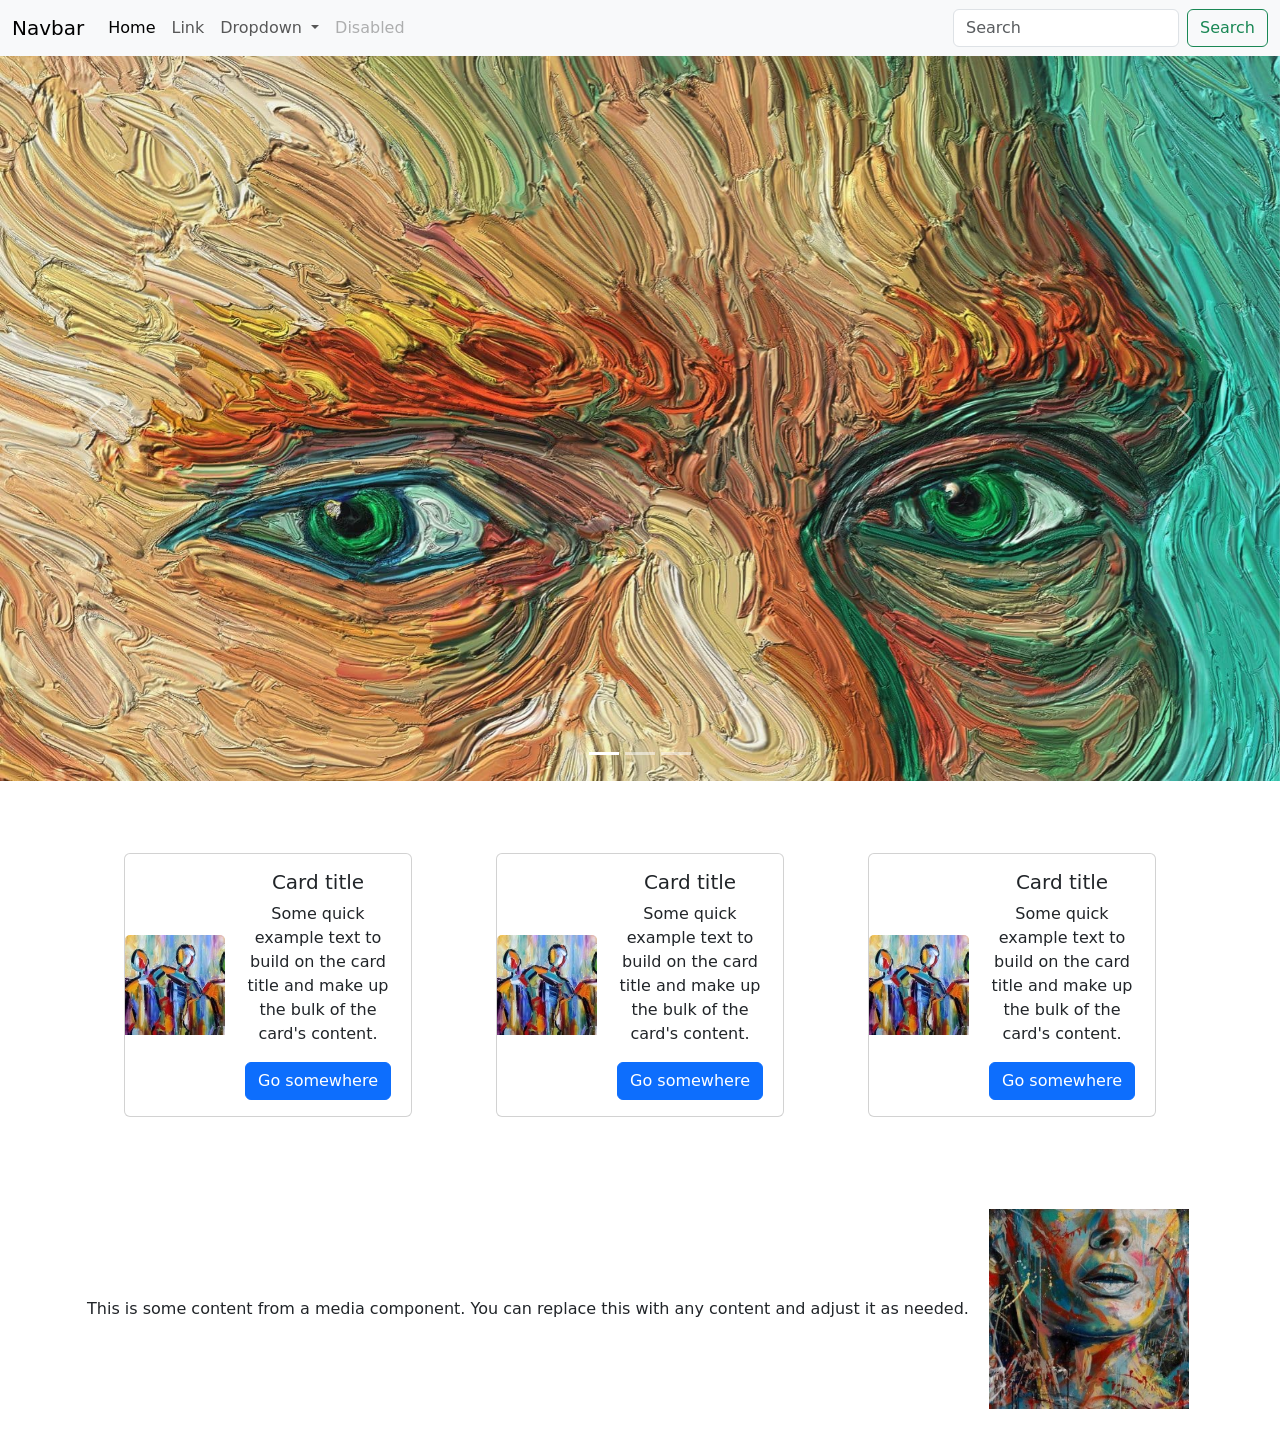
==== index.html @ 2accb4df "Add files via upload" ====
<!DOCTYPE html>
<html lang="en">
  <head>
    <meta charset="UTF-8" />
    <meta name="viewport" content="width=device-width, initial-scale=1.0" />
    <title>Abdullah Kerem Korkmaz</title>
    <link rel="stylesheet" href="style.css" />
    <script src="bundle.js"></script>

    <style>
      .card {
        display: flex;
        align-items: center;
        flex-direction: row;
        justify-content: space-between;
      }
      .card2 {
        display: flex;
        justify-content: space-around;
      }

      .imgbutcircle {
        border-radius: 50%;
      }
    </style>
  </head>

  <body>
    <div class="header">
      <nav class="navbar navbar-expand-lg bg-body-tertiary">
        <div class="container-fluid">
          <a class="navbar-brand" href="#">Navbar</a>
          <button
            class="navbar-toggler"
            type="button"
            data-bs-toggle="collapse"
            data-bs-target="#navbarSupportedContent"
            aria-controls="navbarSupportedContent"
            aria-expanded="false"
            aria-label="Toggle navigation"
          >
            <span class="navbar-toggler-icon"></span>
          </button>
          <div class="collapse navbar-collapse" id="navbarSupportedContent">
            <ul class="navbar-nav me-auto mb-2 mb-lg-0">
              <li class="nav-item">
                <a class="nav-link active" aria-current="page" href="#">Home</a>
              </li>
              <li class="nav-item">
                <a class="nav-link" href="#">Link</a>
              </li>
              <li class="nav-item dropdown">
                <a
                  class="nav-link dropdown-toggle"
                  href="#"
                  role="button"
                  data-bs-toggle="dropdown"
                  aria-expanded="false"
                >
                  Dropdown
                </a>
                <ul class="dropdown-menu">
                  <li><a class="dropdown-item" href="#">Action</a></li>
                  <li><a class="dropdown-item" href="#">Another action</a></li>
                  <li><hr class="dropdown-divider" /></li>
                  <li>
                    <a class="dropdown-item" href="#">Something else here</a>
                  </li>
                </ul>
              </li>
              <li class="nav-item">
                <a class="nav-link disabled" aria-disabled="true">Disabled</a>
              </li>
            </ul>
            <form class="d-flex" role="search">
              <input
                class="form-control me-2"
                type="search"
                placeholder="Search"
                aria-label="Search"
              />
              <button class="btn btn-outline-success" type="submit">
                Search
              </button>
            </form>
          </div>
        </div>
      </nav>
    </div>

    <div class="slider">
      <div id="carouselExampleIndicators" class="carousel slide">
        <div class="carousel-indicators">
          <button
            type="button"
            data-bs-target="#carouselExampleIndicators"
            data-bs-slide-to="0"
            class="active"
            aria-current="true"
            aria-label="Slide 1"
          ></button>
          <button
            type="button"
            data-bs-target="#carouselExampleIndicators"
            data-bs-slide-to="1"
            aria-label="Slide 2"
          ></button>
          <button
            type="button"
            data-bs-target="#carouselExampleIndicators"
            data-bs-slide-to="2"
            aria-label="Slide 3"
          ></button>
        </div>
        <div class="carousel-inner">
          <div class="carousel-item active">
            <img src="vangoghresim1.jpg" class="d-block w-100" alt="resim1" />
          </div>
          <div class="carousel-item">
            <img src="denizresim2.jpg" class="d-block w-100" alt="resim2" />
          </div>
          <div class="carousel-item">
            <img src="beyazresim3.jpg" class="d-block w-100" alt="resim3" />
          </div>
        </div>
        <button
          class="carousel-control-prev"
          type="button"
          data-bs-target="#carouselExampleIndicators"
          data-bs-slide="prev"
        >
          <span class="carousel-control-prev-icon" aria-hidden="true"></span>
          <span class="visually-hidden">Previous</span>
        </button>
        <button
          class="carousel-control-next"
          type="button"
          data-bs-target="#carouselExampleIndicators"
          data-bs-slide="next"
        >
          <span class="carousel-control-next-icon" aria-hidden="true"></span>
          <span class="visually-hidden">Next</span>
        </button>
      </div>
    </div>

    <br /><br /><br />

    <div class="container text-center">
      <div class="card2">
        <div class="card" style="width: 18rem">
          <img
            src="sacmasapanresşm3.jpg"
            class="card-img-top"
            alt="sacmaresim"
          />

          <div class="card-body">
            <h5 class="card-title">Card title</h5>
            <p class="card-text">
              Some quick example text to build on the card title and make up the
              bulk of the card's content.
            </p>
            <a href="#" class="btn btn-primary">Go somewhere</a>
          </div>
        </div>
        <div class="card" style="width: 18rem">
          <img
            src="sacmasapanresşm3.jpg"
            class="card-img-top"
            alt="sacmaresim"
          />

          <div class="card-body">
            <h5 class="card-title">Card title</h5>
            <p class="card-text">
              Some quick example text to build on the card title and make up the
              bulk of the card's content.
            </p>
            <a href="#" class="btn btn-primary">Go somewhere</a>
          </div>
        </div>
        <div class="card2">
          <div class="card" style="width: 18rem">
            <img
              src="sacmasapanresşm3.jpg"
              class="card-img-top"
              alt="sacmaresim"
            />

            <div class="card-body">
              <h5 class="card-title">Card title</h5>
              <p class="card-text">
                Some quick example text to build on the card title and make up
                the bulk of the card's content.
              </p>
              <a href="#" class="btn btn-primary">Go somewhere</a>
            </div>
          </div>
        </div>
      </div>
    </div>

    <br /><br /><br />

    <div class="yaziveresim" style="display: flex; justify-content: center">
      <div class="d-flex">
        <div
          class="flex-grow-1 ms-3"
          style="display: flex; align-items: center"
        >
          This is some content from a media component. You can replace this with
          any content and adjust it as needed.                     
        </div>

        <div class="flex-shrink-0" style="display: flex;
        padding: 20px;">
          <img src="500.jpg" alt="..." width="200px" />
        </div>
        
      </div>
    </div>
  </body>
</html>
---- style.css ----
@charset "UTF-8"; /*!
 * Bootstrap  v5.3.2 (https://getbootstrap.com/)
 * Copyright 2011-2023 The Bootstrap Authors
 * Licensed under MIT (https://github.com/twbs/bootstrap/blob/main/LICENSE)
 */
:root,
[data-bs-theme="light"] {
  --bs-blue: #0d6efd;
  --bs-indigo: #6610f2;
  --bs-purple: #6f42c1;
  --bs-pink: #d63384;
  --bs-red: #dc3545;
  --bs-orange: #fd7e14;
  --bs-yellow: #ffc107;
  --bs-green: #198754;
  --bs-teal: #20c997;
  --bs-cyan: #0dcaf0;
  --bs-black: #000;
  --bs-white: #fff;
  --bs-gray: #6c757d;
  --bs-gray-dark: #343a40;
  --bs-gray-100: #f8f9fa;
  --bs-gray-200: #e9ecef;
  --bs-gray-300: #dee2e6;
  --bs-gray-400: #ced4da;
  --bs-gray-500: #adb5bd;
  --bs-gray-600: #6c757d;
  --bs-gray-700: #495057;
  --bs-gray-800: #343a40;
  --bs-gray-900: #212529;
  --bs-primary: #0d6efd;
  --bs-secondary: #6c757d;
  --bs-success: #198754;
  --bs-info: #0dcaf0;
  --bs-warning: #ffc107;
  --bs-danger: #dc3545;
  --bs-light: #f8f9fa;
  --bs-dark: #212529;
  --bs-primary-rgb: 13, 110, 253;
  --bs-secondary-rgb: 108, 117, 125;
  --bs-success-rgb: 25, 135, 84;
  --bs-info-rgb: 13, 202, 240;
  --bs-warning-rgb: 255, 193, 7;
  --bs-danger-rgb: 220, 53, 69;
  --bs-light-rgb: 248, 249, 250;
  --bs-dark-rgb: 33, 37, 41;
  --bs-primary-text-emphasis: #052c65;
  --bs-secondary-text-emphasis: #2b2f32;
  --bs-success-text-emphasis: #0a3622;
  --bs-info-text-emphasis: #055160;
  --bs-warning-text-emphasis: #664d03;
  --bs-danger-text-emphasis: #58151c;
  --bs-light-text-emphasis: #495057;
  --bs-dark-text-emphasis: #495057;
  --bs-primary-bg-subtle: #cfe2ff;
  --bs-secondary-bg-subtle: #e2e3e5;
  --bs-success-bg-subtle: #d1e7dd;
  --bs-info-bg-subtle: #cff4fc;
  --bs-warning-bg-subtle: #fff3cd;
  --bs-danger-bg-subtle: #f8d7da;
  --bs-light-bg-subtle: #fcfcfd;
  --bs-dark-bg-subtle: #ced4da;
  --bs-primary-border-subtle: #9ec5fe;
  --bs-secondary-border-subtle: #c4c8cb;
  --bs-success-border-subtle: #a3cfbb;
  --bs-info-border-subtle: #9eeaf9;
  --bs-warning-border-subtle: #ffe69c;
  --bs-danger-border-subtle: #f1aeb5;
  --bs-light-border-subtle: #e9ecef;
  --bs-dark-border-subtle: #adb5bd;
  --bs-white-rgb: 255, 255, 255;
  --bs-black-rgb: 0, 0, 0;
  --bs-font-sans-serif: system-ui, -apple-system, "Segoe UI", Roboto,
    "Helvetica Neue", "Noto Sans", "Liberation Sans", Arial, sans-serif,
    "Apple Color Emoji", "Segoe UI Emoji", "Segoe UI Symbol", "Noto Color Emoji";
  --bs-font-monospace: SFMono-Regular, Menlo, Monaco, Consolas,
    "Liberation Mono", "Courier New", monospace;
  --bs-gradient: linear-gradient(
    180deg,
    rgba(255, 255, 255, 0.15),
    rgba(255, 255, 255, 0)
  );
  --bs-body-font-family: var(--bs-font-sans-serif);
  --bs-body-font-size: 1rem;
  --bs-body-font-weight: 400;
  --bs-body-line-height: 1.5;
  --bs-body-color: #212529;
  --bs-body-color-rgb: 33, 37, 41;
  --bs-body-bg: #fff;
  --bs-body-bg-rgb: 255, 255, 255;
  --bs-emphasis-color: #000;
  --bs-emphasis-color-rgb: 0, 0, 0;
  --bs-secondary-color: rgba(33, 37, 41, 0.75);
  --bs-secondary-color-rgb: 33, 37, 41;
  --bs-secondary-bg: #e9ecef;
  --bs-secondary-bg-rgb: 233, 236, 239;
  --bs-tertiary-color: rgba(33, 37, 41, 0.5);
  --bs-tertiary-color-rgb: 33, 37, 41;
  --bs-tertiary-bg: #f8f9fa;
  --bs-tertiary-bg-rgb: 248, 249, 250;
  --bs-heading-color: inherit;
  --bs-link-color: #0d6efd;
  --bs-link-color-rgb: 13, 110, 253;
  --bs-link-decoration: underline;
  --bs-link-hover-color: #0a58ca;
  --bs-link-hover-color-rgb: 10, 88, 202;
  --bs-code-color: #d63384;
  --bs-highlight-color: #212529;
  --bs-highlight-bg: #fff3cd;
  --bs-border-width: 1px;
  --bs-border-style: solid;
  --bs-border-color: #dee2e6;
  --bs-border-color-translucent: rgba(0, 0, 0, 0.175);
  --bs-border-radius: 0.375rem;
  --bs-border-radius-sm: 0.25rem;
  --bs-border-radius-lg: 0.5rem;
  --bs-border-radius-xl: 1rem;
  --bs-border-radius-xxl: 2rem;
  --bs-border-radius-2xl: var(--bs-border-radius-xxl);
  --bs-border-radius-pill: 50rem;
  --bs-box-shadow: 0 0.5rem 1rem rgba(0, 0, 0, 0.15);
  --bs-box-shadow-sm: 0 0.125rem 0.25rem rgba(0, 0, 0, 0.075);
  --bs-box-shadow-lg: 0 1rem 3rem rgba(0, 0, 0, 0.175);
  --bs-box-shadow-inset: inset 0 1px 2px rgba(0, 0, 0, 0.075);
  --bs-focus-ring-width: 0.25rem;
  --bs-focus-ring-opacity: 0.25;
  --bs-focus-ring-color: rgba(13, 110, 253, 0.25);
  --bs-form-valid-color: #198754;
  --bs-form-valid-border-color: #198754;
  --bs-form-invalid-color: #dc3545;
  --bs-form-invalid-border-color: #dc3545;
}
[data-bs-theme="dark"] {
  color-scheme: dark;
  --bs-body-color: #dee2e6;
  --bs-body-color-rgb: 222, 226, 230;
  --bs-body-bg: #212529;
  --bs-body-bg-rgb: 33, 37, 41;
  --bs-emphasis-color: #fff;
  --bs-emphasis-color-rgb: 255, 255, 255;
  --bs-secondary-color: rgba(222, 226, 230, 0.75);
  --bs-secondary-color-rgb: 222, 226, 230;
  --bs-secondary-bg: #343a40;
  --bs-secondary-bg-rgb: 52, 58, 64;
  --bs-tertiary-color: rgba(222, 226, 230, 0.5);
  --bs-tertiary-color-rgb: 222, 226, 230;
  --bs-tertiary-bg: #2b3035;
  --bs-tertiary-bg-rgb: 43, 48, 53;
  --bs-primary-text-emphasis: #6ea8fe;
  --bs-secondary-text-emphasis: #a7acb1;
  --bs-success-text-emphasis: #75b798;
  --bs-info-text-emphasis: #6edff6;
  --bs-warning-text-emphasis: #ffda6a;
  --bs-danger-text-emphasis: #ea868f;
  --bs-light-text-emphasis: #f8f9fa;
  --bs-dark-text-emphasis: #dee2e6;
  --bs-primary-bg-subtle: #031633;
  --bs-secondary-bg-subtle: #161719;
  --bs-success-bg-subtle: #051b11;
  --bs-info-bg-subtle: #032830;
  --bs-warning-bg-subtle: #332701;
  --bs-danger-bg-subtle: #2c0b0e;
  --bs-light-bg-subtle: #343a40;
  --bs-dark-bg-subtle: #1a1d20;
  --bs-primary-border-subtle: #084298;
  --bs-secondary-border-subtle: #41464b;
  --bs-success-border-subtle: #0f5132;
  --bs-info-border-subtle: #087990;
  --bs-warning-border-subtle: #997404;
  --bs-danger-border-subtle: #842029;
  --bs-light-border-subtle: #495057;
  --bs-dark-border-subtle: #343a40;
  --bs-heading-color: inherit;
  --bs-link-color: #6ea8fe;
  --bs-link-hover-color: #8bb9fe;
  --bs-link-color-rgb: 110, 168, 254;
  --bs-link-hover-color-rgb: 139, 185, 254;
  --bs-code-color: #e685b5;
  --bs-highlight-color: #dee2e6;
  --bs-highlight-bg: #664d03;
  --bs-border-color: #495057;
  --bs-border-color-translucent: rgba(255, 255, 255, 0.15);
  --bs-form-valid-color: #75b798;
  --bs-form-valid-border-color: #75b798;
  --bs-form-invalid-color: #ea868f;
  --bs-form-invalid-border-color: #ea868f;
}
*,
::after,
::before {
  box-sizing: border-box;
}
@media (prefers-reduced-motion: no-preference) {
  :root {
    scroll-behavior: smooth;
  }
}
body {
  margin: 0;
  font-family: var(--bs-body-font-family);
  font-size: var(--bs-body-font-size);
  font-weight: var(--bs-body-font-weight);
  line-height: var(--bs-body-line-height);
  color: var(--bs-body-color);
  text-align: var(--bs-body-text-align);
  background-color: var(--bs-body-bg);
  -webkit-text-size-adjust: 100%;
  -webkit-tap-highlight-color: transparent;
}
hr {
  margin: 1rem 0;
  color: inherit;
  border: 0;
  border-top: var(--bs-border-width) solid;
  opacity: 0.25;
}
.h1,
.h2,
.h3,
.h4,
.h5,
.h6,
h1,
h2,
h3,
h4,
h5,
h6 {
  margin-top: 0;
  margin-bottom: 0.5rem;
  font-weight: 500;
  line-height: 1.2;
  color: var(--bs-heading-color);
}
.h1,
h1 {
  font-size: calc(1.375rem + 1.5vw);
}
@media (min-width: 1200px) {
  .h1,
  h1 {
    font-size: 2.5rem;
  }
}
.h2,
h2 {
  font-size: calc(1.325rem + 0.9vw);
}
@media (min-width: 1200px) {
  .h2,
  h2 {
    font-size: 2rem;
  }
}
.h3,
h3 {
  font-size: calc(1.3rem + 0.6vw);
}
@media (min-width: 1200px) {
  .h3,
  h3 {
    font-size: 1.75rem;
  }
}
.h4,
h4 {
  font-size: calc(1.275rem + 0.3vw);
}
@media (min-width: 1200px) {
  .h4,
  h4 {
    font-size: 1.5rem;
  }
}
.h5,
h5 {
  font-size: 1.25rem;
}
.h6,
h6 {
  font-size: 1rem;
}
p {
  margin-top: 0;
  margin-bottom: 1rem;
}
abbr[title] {
  -webkit-text-decoration: underline dotted;
  text-decoration: underline dotted;
  cursor: help;
  -webkit-text-decoration-skip-ink: none;
  text-decoration-skip-ink: none;
}
address {
  margin-bottom: 1rem;
  font-style: normal;
  line-height: inherit;
}
ol,
ul {
  padding-left: 2rem;
}
dl,
ol,
ul {
  margin-top: 0;
  margin-bottom: 1rem;
}
ol ol,
ol ul,
ul ol,
ul ul {
  margin-bottom: 0;
}
dt {
  font-weight: 700;
}
dd {
  margin-bottom: 0.5rem;
  margin-left: 0;
}
blockquote {
  margin: 0 0 1rem;
}
b,
strong {
  font-weight: bolder;
}
.small,
small {
  font-size: 0.875em;
}
.mark,
mark {
  padding: 0.1875em;
  color: var(--bs-highlight-color);
  background-color: var(--bs-highlight-bg);
}
sub,
sup {
  position: relative;
  font-size: 0.75em;
  line-height: 0;
  vertical-align: baseline;
}
sub {
  bottom: -0.25em;
}
sup {
  top: -0.5em;
}
a {
  color: rgba(var(--bs-link-color-rgb), var(--bs-link-opacity, 1));
  text-decoration: underline;
}
a:hover {
  --bs-link-color-rgb: var(--bs-link-hover-color-rgb);
}
a:not([href]):not([class]),
a:not([href]):not([class]):hover {
  color: inherit;
  text-decoration: none;
}
code,
kbd,
pre,
samp {
  font-family: var(--bs-font-monospace);
  font-size: 1em;
}
pre {
  display: block;
  margin-top: 0;
  margin-bottom: 1rem;
  overflow: auto;
  font-size: 0.875em;
}
pre code {
  font-size: inherit;
  color: inherit;
  word-break: normal;
}
code {
  font-size: 0.875em;
  color: var(--bs-code-color);
  word-wrap: break-word;
}
a > code {
  color: inherit;
}
kbd {
  padding: 0.1875rem 0.375rem;
  font-size: 0.875em;
  color: var(--bs-body-bg);
  background-color: var(--bs-body-color);
  border-radius: 0.25rem;
}
kbd kbd {
  padding: 0;
  font-size: 1em;
}
figure {
  margin: 0 0 1rem;
}
img,
svg {
  vertical-align: middle;
}
table {
  caption-side: bottom;
  border-collapse: collapse;
}
caption {
  padding-top: 0.5rem;
  padding-bottom: 0.5rem;
  color: var(--bs-secondary-color);
  text-align: left;
}
th {
  text-align: inherit;
  text-align: -webkit-match-parent;
}
tbody,
td,
tfoot,
th,
thead,
tr {
  border-color: inherit;
  border-style: solid;
  border-width: 0;
}
label {
  display: inline-block;
}
button {
  border-radius: 0;
}
button:focus:not(:focus-visible) {
  outline: 0;
}
button,
input,
optgroup,
select,
textarea {
  margin: 0;
  font-family: inherit;
  font-size: inherit;
  line-height: inherit;
}
button,
select {
  text-transform: none;
}
[role="button"] {
  cursor: pointer;
}
select {
  word-wrap: normal;
}
select:disabled {
  opacity: 1;
}
[list]:not([type="date"]):not([type="datetime-local"]):not([type="month"]):not(
    [type="week"]
  ):not([type="time"])::-webkit-calendar-picker-indicator {
  display: none !important;
}
[type="button"],
[type="reset"],
[type="submit"],
button {
  -webkit-appearance: button;
}
[type="button"]:not(:disabled),
[type="reset"]:not(:disabled),
[type="submit"]:not(:disabled),
button:not(:disabled) {
  cursor: pointer;
}
::-moz-focus-inner {
  padding: 0;
  border-style: none;
}
textarea {
  resize: vertical;
}
fieldset {
  min-width: 0;
  padding: 0;
  margin: 0;
  border: 0;
}
legend {
  float: left;
  width: 100%;
  padding: 0;
  margin-bottom: 0.5rem;
  font-size: calc(1.275rem + 0.3vw);
  line-height: inherit;
}
@media (min-width: 1200px) {
  legend {
    font-size: 1.5rem;
  }
}
legend + * {
  clear: left;
}
::-webkit-datetime-edit-day-field,
::-webkit-datetime-edit-fields-wrapper,
::-webkit-datetime-edit-hour-field,
::-webkit-datetime-edit-minute,
::-webkit-datetime-edit-month-field,
::-webkit-datetime-edit-text,
::-webkit-datetime-edit-year-field {
  padding: 0;
}
::-webkit-inner-spin-button {
  height: auto;
}
[type="search"] {
  -webkit-appearance: textfield;
  outline-offset: -2px;
}
::-webkit-search-decoration {
  -webkit-appearance: none;
}
::-webkit-color-swatch-wrapper {
  padding: 0;
}
::-webkit-file-upload-button {
  font: inherit;
  -webkit-appearance: button;
}
::file-selector-button {
  font: inherit;
  -webkit-appearance: button;
}
output {
  display: inline-block;
}
iframe {
  border: 0;
}
summary {
  display: list-item;
  cursor: pointer;
}
progress {
  vertical-align: baseline;
}
[hidden] {
  display: none !important;
}
.lead {
  font-size: 1.25rem;
  font-weight: 300;
}
.display-1 {
  font-size: calc(1.625rem + 4.5vw);
  font-weight: 300;
  line-height: 1.2;
}
@media (min-width: 1200px) {
  .display-1 {
    font-size: 5rem;
  }
}
.display-2 {
  font-size: calc(1.575rem + 3.9vw);
  font-weight: 300;
  line-height: 1.2;
}
@media (min-width: 1200px) {
  .display-2 {
    font-size: 4.5rem;
  }
}
.display-3 {
  font-size: calc(1.525rem + 3.3vw);
  font-weight: 300;
  line-height: 1.2;
}
@media (min-width: 1200px) {
  .display-3 {
    font-size: 4rem;
  }
}
.display-4 {
  font-size: calc(1.475rem + 2.7vw);
  font-weight: 300;
  line-height: 1.2;
}
@media (min-width: 1200px) {
  .display-4 {
    font-size: 3.5rem;
  }
}
.display-5 {
  font-size: calc(1.425rem + 2.1vw);
  font-weight: 300;
  line-height: 1.2;
}
@media (min-width: 1200px) {
  .display-5 {
    font-size: 3rem;
  }
}
.display-6 {
  font-size: calc(1.375rem + 1.5vw);
  font-weight: 300;
  line-height: 1.2;
}
@media (min-width: 1200px) {
  .display-6 {
    font-size: 2.5rem;
  }
}
.list-unstyled {
  padding-left: 0;
  list-style: none;
}
.list-inline {
  padding-left: 0;
  list-style: none;
}
.list-inline-item {
  display: inline-block;
}
.list-inline-item:not(:last-child) {
  margin-right: 0.5rem;
}
.initialism {
  font-size: 0.875em;
  text-transform: uppercase;
}
.blockquote {
  margin-bottom: 1rem;
  font-size: 1.25rem;
}
.blockquote > :last-child {
  margin-bottom: 0;
}
.blockquote-footer {
  margin-top: -1rem;
  margin-bottom: 1rem;
  font-size: 0.875em;
  color: #6c757d;
}
.blockquote-footer::before {
  content: "— ";
}
.img-fluid {
  max-width: 100%;
  height: auto;
}
.img-thumbnail {
  padding: 0.25rem;
  background-color: var(--bs-body-bg);
  border: var(--bs-border-width) solid var(--bs-border-color);
  border-radius: var(--bs-border-radius);
  max-width: 100%;
  height: auto;
}
.figure {
  display: inline-block;
}
.figure-img {
  margin-bottom: 0.5rem;
  line-height: 1;
}
.figure-caption {
  font-size: 0.875em;
  color: var(--bs-secondary-color);
}
.container,
.container-fluid,
.container-lg,
.container-md,
.container-sm,
.container-xl,
.container-xxl {
  --bs-gutter-x: 1.5rem;
  --bs-gutter-y: 0;
  width: 100%;
  padding-right: calc(var(--bs-gutter-x) * 0.5);
  padding-left: calc(var(--bs-gutter-x) * 0.5);
  margin-right: auto;
  margin-left: auto;
}
@media (min-width: 576px) {
  .container,
  .container-sm {
    max-width: 540px;
  }
}
@media (min-width: 768px) {
  .container,
  .container-md,
  .container-sm {
    max-width: 720px;
  }
}
@media (min-width: 992px) {
  .container,
  .container-lg,
  .container-md,
  .container-sm {
    max-width: 960px;
  }
}
@media (min-width: 1200px) {
  .container,
  .container-lg,
  .container-md,
  .container-sm,
  .container-xl {
    max-width: 1140px;
  }
}
@media (min-width: 1400px) {
  .container,
  .container-lg,
  .container-md,
  .container-sm,
  .container-xl,
  .container-xxl {
    max-width: 1320px;
  }
}
:root {
  --bs-breakpoint-xs: 0;
  --bs-breakpoint-sm: 576px;
  --bs-breakpoint-md: 768px;
  --bs-breakpoint-lg: 992px;
  --bs-breakpoint-xl: 1200px;
  --bs-breakpoint-xxl: 1400px;
}
.row {
  --bs-gutter-x: 1.5rem;
  --bs-gutter-y: 0;
  display: flex;
  flex-wrap: wrap;
  margin-top: calc(-1 * var(--bs-gutter-y));
  margin-right: calc(-0.5 * var(--bs-gutter-x));
  margin-left: calc(-0.5 * var(--bs-gutter-x));
}
.row > * {
  flex-shrink: 0;
  width: 100%;
  max-width: 100%;
  padding-right: calc(var(--bs-gutter-x) * 0.5);
  padding-left: calc(var(--bs-gutter-x) * 0.5);
  margin-top: var(--bs-gutter-y);
}
.col {
  flex: 1 0 0%;
}
.row-cols-auto > * {
  flex: 0 0 auto;
  width: auto;
}
.row-cols-1 > * {
  flex: 0 0 auto;
  width: 100%;
}
.row-cols-2 > * {
  flex: 0 0 auto;
  width: 50%;
}
.row-cols-3 > * {
  flex: 0 0 auto;
  width: 33.33333333%;
}
.row-cols-4 > * {
  flex: 0 0 auto;
  width: 25%;
}
.row-cols-5 > * {
  flex: 0 0 auto;
  width: 20%;
}
.row-cols-6 > * {
  flex: 0 0 auto;
  width: 16.66666667%;
}
.col-auto {
  flex: 0 0 auto;
  width: auto;
}
.col-1 {
  flex: 0 0 auto;
  width: 8.33333333%;
}
.col-2 {
  flex: 0 0 auto;
  width: 16.66666667%;
}
.col-3 {
  flex: 0 0 auto;
  width: 25%;
}
.col-4 {
  flex: 0 0 auto;
  width: 33.33333333%;
}
.col-5 {
  flex: 0 0 auto;
  width: 41.66666667%;
}
.col-6 {
  flex: 0 0 auto;
  width: 50%;
}
.col-7 {
  flex: 0 0 auto;
  width: 58.33333333%;
}
.col-8 {
  flex: 0 0 auto;
  width: 66.66666667%;
}
.col-9 {
  flex: 0 0 auto;
  width: 75%;
}
.col-10 {
  flex: 0 0 auto;
  width: 83.33333333%;
}
.col-11 {
  flex: 0 0 auto;
  width: 91.66666667%;
}
.col-12 {
  flex: 0 0 auto;
  width: 100%;
}
.offset-1 {
  margin-left: 8.33333333%;
}
.offset-2 {
  margin-left: 16.66666667%;
}
.offset-3 {
  margin-left: 25%;
}
.offset-4 {
  margin-left: 33.33333333%;
}
.offset-5 {
  margin-left: 41.66666667%;
}
.offset-6 {
  margin-left: 50%;
}
.offset-7 {
  margin-left: 58.33333333%;
}
.offset-8 {
  margin-left: 66.66666667%;
}
.offset-9 {
  margin-left: 75%;
}
.offset-10 {
  margin-left: 83.33333333%;
}
.offset-11 {
  margin-left: 91.66666667%;
}
.g-0,
.gx-0 {
  --bs-gutter-x: 0;
}
.g-0,
.gy-0 {
  --bs-gutter-y: 0;
}
.g-1,
.gx-1 {
  --bs-gutter-x: 0.25rem;
}
.g-1,
.gy-1 {
  --bs-gutter-y: 0.25rem;
}
.g-2,
.gx-2 {
  --bs-gutter-x: 0.5rem;
}
.g-2,
.gy-2 {
  --bs-gutter-y: 0.5rem;
}
.g-3,
.gx-3 {
  --bs-gutter-x: 1rem;
}
.g-3,
.gy-3 {
  --bs-gutter-y: 1rem;
}
.g-4,
.gx-4 {
  --bs-gutter-x: 1.5rem;
}
.g-4,
.gy-4 {
  --bs-gutter-y: 1.5rem;
}
.g-5,
.gx-5 {
  --bs-gutter-x: 3rem;
}
.g-5,
.gy-5 {
  --bs-gutter-y: 3rem;
}
@media (min-width: 576px) {
  .col-sm {
    flex: 1 0 0%;
  }
  .row-cols-sm-auto > * {
    flex: 0 0 auto;
    width: auto;
  }
  .row-cols-sm-1 > * {
    flex: 0 0 auto;
    width: 100%;
  }
  .row-cols-sm-2 > * {
    flex: 0 0 auto;
    width: 50%;
  }
  .row-cols-sm-3 > * {
    flex: 0 0 auto;
    width: 33.33333333%;
  }
  .row-cols-sm-4 > * {
    flex: 0 0 auto;
    width: 25%;
  }
  .row-cols-sm-5 > * {
    flex: 0 0 auto;
    width: 20%;
  }
  .row-cols-sm-6 > * {
    flex: 0 0 auto;
    width: 16.66666667%;
  }
  .col-sm-auto {
    flex: 0 0 auto;
    width: auto;
  }
  .col-sm-1 {
    flex: 0 0 auto;
    width: 8.33333333%;
  }
  .col-sm-2 {
    flex: 0 0 auto;
    width: 16.66666667%;
  }
  .col-sm-3 {
    flex: 0 0 auto;
    width: 25%;
  }
  .col-sm-4 {
    flex: 0 0 auto;
    width: 33.33333333%;
  }
  .col-sm-5 {
    flex: 0 0 auto;
    width: 41.66666667%;
  }
  .col-sm-6 {
    flex: 0 0 auto;
    width: 50%;
  }
  .col-sm-7 {
    flex: 0 0 auto;
    width: 58.33333333%;
  }
  .col-sm-8 {
    flex: 0 0 auto;
    width: 66.66666667%;
  }
  .col-sm-9 {
    flex: 0 0 auto;
    width: 75%;
  }
  .col-sm-10 {
    flex: 0 0 auto;
    width: 83.33333333%;
  }
  .col-sm-11 {
    flex: 0 0 auto;
    width: 91.66666667%;
  }
  .col-sm-12 {
    flex: 0 0 auto;
    width: 100%;
  }
  .offset-sm-0 {
    margin-left: 0;
  }
  .offset-sm-1 {
    margin-left: 8.33333333%;
  }
  .offset-sm-2 {
    margin-left: 16.66666667%;
  }
  .offset-sm-3 {
    margin-left: 25%;
  }
  .offset-sm-4 {
    margin-left: 33.33333333%;
  }
  .offset-sm-5 {
    margin-left: 41.66666667%;
  }
  .offset-sm-6 {
    margin-left: 50%;
  }
  .offset-sm-7 {
    margin-left: 58.33333333%;
  }
  .offset-sm-8 {
    margin-left: 66.66666667%;
  }
  .offset-sm-9 {
    margin-left: 75%;
  }
  .offset-sm-10 {
    margin-left: 83.33333333%;
  }
  .offset-sm-11 {
    margin-left: 91.66666667%;
  }
  .g-sm-0,
  .gx-sm-0 {
    --bs-gutter-x: 0;
  }
  .g-sm-0,
  .gy-sm-0 {
    --bs-gutter-y: 0;
  }
  .g-sm-1,
  .gx-sm-1 {
    --bs-gutter-x: 0.25rem;
  }
  .g-sm-1,
  .gy-sm-1 {
    --bs-gutter-y: 0.25rem;
  }
  .g-sm-2,
  .gx-sm-2 {
    --bs-gutter-x: 0.5rem;
  }
  .g-sm-2,
  .gy-sm-2 {
    --bs-gutter-y: 0.5rem;
  }
  .g-sm-3,
  .gx-sm-3 {
    --bs-gutter-x: 1rem;
  }
  .g-sm-3,
  .gy-sm-3 {
    --bs-gutter-y: 1rem;
  }
  .g-sm-4,
  .gx-sm-4 {
    --bs-gutter-x: 1.5rem;
  }
  .g-sm-4,
  .gy-sm-4 {
    --bs-gutter-y: 1.5rem;
  }
  .g-sm-5,
  .gx-sm-5 {
    --bs-gutter-x: 3rem;
  }
  .g-sm-5,
  .gy-sm-5 {
    --bs-gutter-y: 3rem;
  }
}
@media (min-width: 768px) {
  .col-md {
    flex: 1 0 0%;
  }
  .row-cols-md-auto > * {
    flex: 0 0 auto;
    width: auto;
  }
  .row-cols-md-1 > * {
    flex: 0 0 auto;
    width: 100%;
  }
  .row-cols-md-2 > * {
    flex: 0 0 auto;
    width: 50%;
  }
  .row-cols-md-3 > * {
    flex: 0 0 auto;
    width: 33.33333333%;
  }
  .row-cols-md-4 > * {
    flex: 0 0 auto;
    width: 25%;
  }
  .row-cols-md-5 > * {
    flex: 0 0 auto;
    width: 20%;
  }
  .row-cols-md-6 > * {
    flex: 0 0 auto;
    width: 16.66666667%;
  }
  .col-md-auto {
    flex: 0 0 auto;
    width: auto;
  }
  .col-md-1 {
    flex: 0 0 auto;
    width: 8.33333333%;
  }
  .col-md-2 {
    flex: 0 0 auto;
    width: 16.66666667%;
  }
  .col-md-3 {
    flex: 0 0 auto;
    width: 25%;
  }
  .col-md-4 {
    flex: 0 0 auto;
    width: 33.33333333%;
  }
  .col-md-5 {
    flex: 0 0 auto;
    width: 41.66666667%;
  }
  .col-md-6 {
    flex: 0 0 auto;
    width: 50%;
  }
  .col-md-7 {
    flex: 0 0 auto;
    width: 58.33333333%;
  }
  .col-md-8 {
    flex: 0 0 auto;
    width: 66.66666667%;
  }
  .col-md-9 {
    flex: 0 0 auto;
    width: 75%;
  }
  .col-md-10 {
    flex: 0 0 auto;
    width: 83.33333333%;
  }
  .col-md-11 {
    flex: 0 0 auto;
    width: 91.66666667%;
  }
  .col-md-12 {
    flex: 0 0 auto;
    width: 100%;
  }
  .offset-md-0 {
    margin-left: 0;
  }
  .offset-md-1 {
    margin-left: 8.33333333%;
  }
  .offset-md-2 {
    margin-left: 16.66666667%;
  }
  .offset-md-3 {
    margin-left: 25%;
  }
  .offset-md-4 {
    margin-left: 33.33333333%;
  }
  .offset-md-5 {
    margin-left: 41.66666667%;
  }
  .offset-md-6 {
    margin-left: 50%;
  }
  .offset-md-7 {
    margin-left: 58.33333333%;
  }
  .offset-md-8 {
    margin-left: 66.66666667%;
  }
  .offset-md-9 {
    margin-left: 75%;
  }
  .offset-md-10 {
    margin-left: 83.33333333%;
  }
  .offset-md-11 {
    margin-left: 91.66666667%;
  }
  .g-md-0,
  .gx-md-0 {
    --bs-gutter-x: 0;
  }
  .g-md-0,
  .gy-md-0 {
    --bs-gutter-y: 0;
  }
  .g-md-1,
  .gx-md-1 {
    --bs-gutter-x: 0.25rem;
  }
  .g-md-1,
  .gy-md-1 {
    --bs-gutter-y: 0.25rem;
  }
  .g-md-2,
  .gx-md-2 {
    --bs-gutter-x: 0.5rem;
  }
  .g-md-2,
  .gy-md-2 {
    --bs-gutter-y: 0.5rem;
  }
  .g-md-3,
  .gx-md-3 {
    --bs-gutter-x: 1rem;
  }
  .g-md-3,
  .gy-md-3 {
    --bs-gutter-y: 1rem;
  }
  .g-md-4,
  .gx-md-4 {
    --bs-gutter-x: 1.5rem;
  }
  .g-md-4,
  .gy-md-4 {
    --bs-gutter-y: 1.5rem;
  }
  .g-md-5,
  .gx-md-5 {
    --bs-gutter-x: 3rem;
  }
  .g-md-5,
  .gy-md-5 {
    --bs-gutter-y: 3rem;
  }
}
@media (min-width: 992px) {
  .col-lg {
    flex: 1 0 0%;
  }
  .row-cols-lg-auto > * {
    flex: 0 0 auto;
    width: auto;
  }
  .row-cols-lg-1 > * {
    flex: 0 0 auto;
    width: 100%;
  }
  .row-cols-lg-2 > * {
    flex: 0 0 auto;
    width: 50%;
  }
  .row-cols-lg-3 > * {
    flex: 0 0 auto;
    width: 33.33333333%;
  }
  .row-cols-lg-4 > * {
    flex: 0 0 auto;
    width: 25%;
  }
  .row-cols-lg-5 > * {
    flex: 0 0 auto;
    width: 20%;
  }
  .row-cols-lg-6 > * {
    flex: 0 0 auto;
    width: 16.66666667%;
  }
  .col-lg-auto {
    flex: 0 0 auto;
    width: auto;
  }
  .col-lg-1 {
    flex: 0 0 auto;
    width: 8.33333333%;
  }
  .col-lg-2 {
    flex: 0 0 auto;
    width: 16.66666667%;
  }
  .col-lg-3 {
    flex: 0 0 auto;
    width: 25%;
  }
  .col-lg-4 {
    flex: 0 0 auto;
    width: 33.33333333%;
  }
  .col-lg-5 {
    flex: 0 0 auto;
    width: 41.66666667%;
  }
  .col-lg-6 {
    flex: 0 0 auto;
    width: 50%;
  }
  .col-lg-7 {
    flex: 0 0 auto;
    width: 58.33333333%;
  }
  .col-lg-8 {
    flex: 0 0 auto;
    width: 66.66666667%;
  }
  .col-lg-9 {
    flex: 0 0 auto;
    width: 75%;
  }
  .col-lg-10 {
    flex: 0 0 auto;
    width: 83.33333333%;
  }
  .col-lg-11 {
    flex: 0 0 auto;
    width: 91.66666667%;
  }
  .col-lg-12 {
    flex: 0 0 auto;
    width: 100%;
  }
  .offset-lg-0 {
    margin-left: 0;
  }
  .offset-lg-1 {
    margin-left: 8.33333333%;
  }
  .offset-lg-2 {
    margin-left: 16.66666667%;
  }
  .offset-lg-3 {
    margin-left: 25%;
  }
  .offset-lg-4 {
    margin-left: 33.33333333%;
  }
  .offset-lg-5 {
    margin-left: 41.66666667%;
  }
  .offset-lg-6 {
    margin-left: 50%;
  }
  .offset-lg-7 {
    margin-left: 58.33333333%;
  }
  .offset-lg-8 {
    margin-left: 66.66666667%;
  }
  .offset-lg-9 {
    margin-left: 75%;
  }
  .offset-lg-10 {
    margin-left: 83.33333333%;
  }
  .offset-lg-11 {
    margin-left: 91.66666667%;
  }
  .g-lg-0,
  .gx-lg-0 {
    --bs-gutter-x: 0;
  }
  .g-lg-0,
  .gy-lg-0 {
    --bs-gutter-y: 0;
  }
  .g-lg-1,
  .gx-lg-1 {
    --bs-gutter-x: 0.25rem;
  }
  .g-lg-1,
  .gy-lg-1 {
    --bs-gutter-y: 0.25rem;
  }
  .g-lg-2,
  .gx-lg-2 {
    --bs-gutter-x: 0.5rem;
  }
  .g-lg-2,
  .gy-lg-2 {
    --bs-gutter-y: 0.5rem;
  }
  .g-lg-3,
  .gx-lg-3 {
    --bs-gutter-x: 1rem;
  }
  .g-lg-3,
  .gy-lg-3 {
    --bs-gutter-y: 1rem;
  }
  .g-lg-4,
  .gx-lg-4 {
    --bs-gutter-x: 1.5rem;
  }
  .g-lg-4,
  .gy-lg-4 {
    --bs-gutter-y: 1.5rem;
  }
  .g-lg-5,
  .gx-lg-5 {
    --bs-gutter-x: 3rem;
  }
  .g-lg-5,
  .gy-lg-5 {
    --bs-gutter-y: 3rem;
  }
}
@media (min-width: 1200px) {
  .col-xl {
    flex: 1 0 0%;
  }
  .row-cols-xl-auto > * {
    flex: 0 0 auto;
    width: auto;
  }
  .row-cols-xl-1 > * {
    flex: 0 0 auto;
    width: 100%;
  }
  .row-cols-xl-2 > * {
    flex: 0 0 auto;
    width: 50%;
  }
  .row-cols-xl-3 > * {
    flex: 0 0 auto;
    width: 33.33333333%;
  }
  .row-cols-xl-4 > * {
    flex: 0 0 auto;
    width: 25%;
  }
  .row-cols-xl-5 > * {
    flex: 0 0 auto;
    width: 20%;
  }
  .row-cols-xl-6 > * {
    flex: 0 0 auto;
    width: 16.66666667%;
  }
  .col-xl-auto {
    flex: 0 0 auto;
    width: auto;
  }
  .col-xl-1 {
    flex: 0 0 auto;
    width: 8.33333333%;
  }
  .col-xl-2 {
    flex: 0 0 auto;
    width: 16.66666667%;
  }
  .col-xl-3 {
    flex: 0 0 auto;
    width: 25%;
  }
  .col-xl-4 {
    flex: 0 0 auto;
    width: 33.33333333%;
  }
  .col-xl-5 {
    flex: 0 0 auto;
    width: 41.66666667%;
  }
  .col-xl-6 {
    flex: 0 0 auto;
    width: 50%;
  }
  .col-xl-7 {
    flex: 0 0 auto;
    width: 58.33333333%;
  }
  .col-xl-8 {
    flex: 0 0 auto;
    width: 66.66666667%;
  }
  .col-xl-9 {
    flex: 0 0 auto;
    width: 75%;
  }
  .col-xl-10 {
    flex: 0 0 auto;
    width: 83.33333333%;
  }
  .col-xl-11 {
    flex: 0 0 auto;
    width: 91.66666667%;
  }
  .col-xl-12 {
    flex: 0 0 auto;
    width: 100%;
  }
  .offset-xl-0 {
    margin-left: 0;
  }
  .offset-xl-1 {
    margin-left: 8.33333333%;
  }
  .offset-xl-2 {
    margin-left: 16.66666667%;
  }
  .offset-xl-3 {
    margin-left: 25%;
  }
  .offset-xl-4 {
    margin-left: 33.33333333%;
  }
  .offset-xl-5 {
    margin-left: 41.66666667%;
  }
  .offset-xl-6 {
    margin-left: 50%;
  }
  .offset-xl-7 {
    margin-left: 58.33333333%;
  }
  .offset-xl-8 {
    margin-left: 66.66666667%;
  }
  .offset-xl-9 {
    margin-left: 75%;
  }
  .offset-xl-10 {
    margin-left: 83.33333333%;
  }
  .offset-xl-11 {
    margin-left: 91.66666667%;
  }
  .g-xl-0,
  .gx-xl-0 {
    --bs-gutter-x: 0;
  }
  .g-xl-0,
  .gy-xl-0 {
    --bs-gutter-y: 0;
  }
  .g-xl-1,
  .gx-xl-1 {
    --bs-gutter-x: 0.25rem;
  }
  .g-xl-1,
  .gy-xl-1 {
    --bs-gutter-y: 0.25rem;
  }
  .g-xl-2,
  .gx-xl-2 {
    --bs-gutter-x: 0.5rem;
  }
  .g-xl-2,
  .gy-xl-2 {
    --bs-gutter-y: 0.5rem;
  }
  .g-xl-3,
  .gx-xl-3 {
    --bs-gutter-x: 1rem;
  }
  .g-xl-3,
  .gy-xl-3 {
    --bs-gutter-y: 1rem;
  }
  .g-xl-4,
  .gx-xl-4 {
    --bs-gutter-x: 1.5rem;
  }
  .g-xl-4,
  .gy-xl-4 {
    --bs-gutter-y: 1.5rem;
  }
  .g-xl-5,
  .gx-xl-5 {
    --bs-gutter-x: 3rem;
  }
  .g-xl-5,
  .gy-xl-5 {
    --bs-gutter-y: 3rem;
  }
}
@media (min-width: 1400px) {
  .col-xxl {
    flex: 1 0 0%;
  }
  .row-cols-xxl-auto > * {
    flex: 0 0 auto;
    width: auto;
  }
  .row-cols-xxl-1 > * {
    flex: 0 0 auto;
    width: 100%;
  }
  .row-cols-xxl-2 > * {
    flex: 0 0 auto;
    width: 50%;
  }
  .row-cols-xxl-3 > * {
    flex: 0 0 auto;
    width: 33.33333333%;
  }
  .row-cols-xxl-4 > * {
    flex: 0 0 auto;
    width: 25%;
  }
  .row-cols-xxl-5 > * {
    flex: 0 0 auto;
    width: 20%;
  }
  .row-cols-xxl-6 > * {
    flex: 0 0 auto;
    width: 16.66666667%;
  }
  .col-xxl-auto {
    flex: 0 0 auto;
    width: auto;
  }
  .col-xxl-1 {
    flex: 0 0 auto;
    width: 8.33333333%;
  }
  .col-xxl-2 {
    flex: 0 0 auto;
    width: 16.66666667%;
  }
  .col-xxl-3 {
    flex: 0 0 auto;
    width: 25%;
  }
  .col-xxl-4 {
    flex: 0 0 auto;
    width: 33.33333333%;
  }
  .col-xxl-5 {
    flex: 0 0 auto;
    width: 41.66666667%;
  }
  .col-xxl-6 {
    flex: 0 0 auto;
    width: 50%;
  }
  .col-xxl-7 {
    flex: 0 0 auto;
    width: 58.33333333%;
  }
  .col-xxl-8 {
    flex: 0 0 auto;
    width: 66.66666667%;
  }
  .col-xxl-9 {
    flex: 0 0 auto;
    width: 75%;
  }
  .col-xxl-10 {
    flex: 0 0 auto;
    width: 83.33333333%;
  }
  .col-xxl-11 {
    flex: 0 0 auto;
    width: 91.66666667%;
  }
  .col-xxl-12 {
    flex: 0 0 auto;
    width: 100%;
  }
  .offset-xxl-0 {
    margin-left: 0;
  }
  .offset-xxl-1 {
    margin-left: 8.33333333%;
  }
  .offset-xxl-2 {
    margin-left: 16.66666667%;
  }
  .offset-xxl-3 {
    margin-left: 25%;
  }
  .offset-xxl-4 {
    margin-left: 33.33333333%;
  }
  .offset-xxl-5 {
    margin-left: 41.66666667%;
  }
  .offset-xxl-6 {
    margin-left: 50%;
  }
  .offset-xxl-7 {
    margin-left: 58.33333333%;
  }
  .offset-xxl-8 {
    margin-left: 66.66666667%;
  }
  .offset-xxl-9 {
    margin-left: 75%;
  }
  .offset-xxl-10 {
    margin-left: 83.33333333%;
  }
  .offset-xxl-11 {
    margin-left: 91.66666667%;
  }
  .g-xxl-0,
  .gx-xxl-0 {
    --bs-gutter-x: 0;
  }
  .g-xxl-0,
  .gy-xxl-0 {
    --bs-gutter-y: 0;
  }
  .g-xxl-1,
  .gx-xxl-1 {
    --bs-gutter-x: 0.25rem;
  }
  .g-xxl-1,
  .gy-xxl-1 {
    --bs-gutter-y: 0.25rem;
  }
  .g-xxl-2,
  .gx-xxl-2 {
    --bs-gutter-x: 0.5rem;
  }
  .g-xxl-2,
  .gy-xxl-2 {
    --bs-gutter-y: 0.5rem;
  }
  .g-xxl-3,
  .gx-xxl-3 {
    --bs-gutter-x: 1rem;
  }
  .g-xxl-3,
  .gy-xxl-3 {
    --bs-gutter-y: 1rem;
  }
  .g-xxl-4,
  .gx-xxl-4 {
    --bs-gutter-x: 1.5rem;
  }
  .g-xxl-4,
  .gy-xxl-4 {
    --bs-gutter-y: 1.5rem;
  }
  .g-xxl-5,
  .gx-xxl-5 {
    --bs-gutter-x: 3rem;
  }
  .g-xxl-5,
  .gy-xxl-5 {
    --bs-gutter-y: 3rem;
  }
}
.table {
  --bs-table-color-type: initial;
  --bs-table-bg-type: initial;
  --bs-table-color-state: initial;
  --bs-table-bg-state: initial;
  --bs-table-color: var(--bs-emphasis-color);
  --bs-table-bg: var(--bs-body-bg);
  --bs-table-border-color: var(--bs-border-color);
  --bs-table-accent-bg: transparent;
  --bs-table-striped-color: var(--bs-emphasis-color);
  --bs-table-striped-bg: rgba(var(--bs-emphasis-color-rgb), 0.05);
  --bs-table-active-color: var(--bs-emphasis-color);
  --bs-table-active-bg: rgba(var(--bs-emphasis-color-rgb), 0.1);
  --bs-table-hover-color: var(--bs-emphasis-color);
  --bs-table-hover-bg: rgba(var(--bs-emphasis-color-rgb), 0.075);
  width: 100%;
  margin-bottom: 1rem;
  vertical-align: top;
  border-color: var(--bs-table-border-color);
}
.table > :not(caption) > * > * {
  padding: 0.5rem 0.5rem;
  color: var(
    --bs-table-color-state,
    var(--bs-table-color-type, var(--bs-table-color))
  );
  background-color: var(--bs-table-bg);
  border-bottom-width: var(--bs-border-width);
  box-shadow: inset 0 0 0 9999px
    var(--bs-table-bg-state, var(--bs-table-bg-type, var(--bs-table-accent-bg)));
}
.table > tbody {
  vertical-align: inherit;
}
.table > thead {
  vertical-align: bottom;
}
.table-group-divider {
  border-top: calc(var(--bs-border-width) * 2) solid currentcolor;
}
.caption-top {
  caption-side: top;
}
.table-sm > :not(caption) > * > * {
  padding: 0.25rem 0.25rem;
}
.table-bordered > :not(caption) > * {
  border-width: var(--bs-border-width) 0;
}
.table-bordered > :not(caption) > * > * {
  border-width: 0 var(--bs-border-width);
}
.table-borderless > :not(caption) > * > * {
  border-bottom-width: 0;
}
.table-borderless > :not(:first-child) {
  border-top-width: 0;
}
.table-striped > tbody > tr:nth-of-type(odd) > * {
  --bs-table-color-type: var(--bs-table-striped-color);
  --bs-table-bg-type: var(--bs-table-striped-bg);
}
.table-striped-columns > :not(caption) > tr > :nth-child(2n) {
  --bs-table-color-type: var(--bs-table-striped-color);
  --bs-table-bg-type: var(--bs-table-striped-bg);
}
.table-active {
  --bs-table-color-state: var(--bs-table-active-color);
  --bs-table-bg-state: var(--bs-table-active-bg);
}
.table-hover > tbody > tr:hover > * {
  --bs-table-color-state: var(--bs-table-hover-color);
  --bs-table-bg-state: var(--bs-table-hover-bg);
}
.table-primary {
  --bs-table-color: #000;
  --bs-table-bg: #cfe2ff;
  --bs-table-border-color: #a6b5cc;
  --bs-table-striped-bg: #c5d7f2;
  --bs-table-striped-color: #000;
  --bs-table-active-bg: #bacbe6;
  --bs-table-active-color: #000;
  --bs-table-hover-bg: #bfd1ec;
  --bs-table-hover-color: #000;
  color: var(--bs-table-color);
  border-color: var(--bs-table-border-color);
}
.table-secondary {
  --bs-table-color: #000;
  --bs-table-bg: #e2e3e5;
  --bs-table-border-color: #b5b6b7;
  --bs-table-striped-bg: #d7d8da;
  --bs-table-striped-color: #000;
  --bs-table-active-bg: #cbccce;
  --bs-table-active-color: #000;
  --bs-table-hover-bg: #d1d2d4;
  --bs-table-hover-color: #000;
  color: var(--bs-table-color);
  border-color: var(--bs-table-border-color);
}
.table-success {
  --bs-table-color: #000;
  --bs-table-bg: #d1e7dd;
  --bs-table-border-color: #a7b9b1;
  --bs-table-striped-bg: #c7dbd2;
  --bs-table-striped-color: #000;
  --bs-table-active-bg: #bcd0c7;
  --bs-table-active-color: #000;
  --bs-table-hover-bg: #c1d6cc;
  --bs-table-hover-color: #000;
  color: var(--bs-table-color);
  border-color: var(--bs-table-border-color);
}
.table-info {
  --bs-table-color: #000;
  --bs-table-bg: #cff4fc;
  --bs-table-border-color: #a6c3ca;
  --bs-table-striped-bg: #c5e8ef;
  --bs-table-striped-color: #000;
  --bs-table-active-bg: #badce3;
  --bs-table-active-color: #000;
  --bs-table-hover-bg: #bfe2e9;
  --bs-table-hover-color: #000;
  color: var(--bs-table-color);
  border-color: var(--bs-table-border-color);
}
.table-warning {
  --bs-table-color: #000;
  --bs-table-bg: #fff3cd;
  --bs-table-border-color: #ccc2a4;
  --bs-table-striped-bg: #f2e7c3;
  --bs-table-striped-color: #000;
  --bs-table-active-bg: #e6dbb9;
  --bs-table-active-color: #000;
  --bs-table-hover-bg: #ece1be;
  --bs-table-hover-color: #000;
  color: var(--bs-table-color);
  border-color: var(--bs-table-border-color);
}
.table-danger {
  --bs-table-color: #000;
  --bs-table-bg: #f8d7da;
  --bs-table-border-color: #c6acae;
  --bs-table-striped-bg: #eccccf;
  --bs-table-striped-color: #000;
  --bs-table-active-bg: #dfc2c4;
  --bs-table-active-color: #000;
  --bs-table-hover-bg: #e5c7ca;
  --bs-table-hover-color: #000;
  color: var(--bs-table-color);
  border-color: var(--bs-table-border-color);
}
.table-light {
  --bs-table-color: #000;
  --bs-table-bg: #f8f9fa;
  --bs-table-border-color: #c6c7c8;
  --bs-table-striped-bg: #ecedee;
  --bs-table-striped-color: #000;
  --bs-table-active-bg: #dfe0e1;
  --bs-table-active-color: #000;
  --bs-table-hover-bg: #e5e6e7;
  --bs-table-hover-color: #000;
  color: var(--bs-table-color);
  border-color: var(--bs-table-border-color);
}
.table-dark {
  --bs-table-color: #fff;
  --bs-table-bg: #212529;
  --bs-table-border-color: #4d5154;
  --bs-table-striped-bg: #2c3034;
  --bs-table-striped-color: #fff;
  --bs-table-active-bg: #373b3e;
  --bs-table-active-color: #fff;
  --bs-table-hover-bg: #323539;
  --bs-table-hover-color: #fff;
  color: var(--bs-table-color);
  border-color: var(--bs-table-border-color);
}
.table-responsive {
  overflow-x: auto;
  -webkit-overflow-scrolling: touch;
}
@media (max-width: 575.98px) {
  .table-responsive-sm {
    overflow-x: auto;
    -webkit-overflow-scrolling: touch;
  }
}
@media (max-width: 767.98px) {
  .table-responsive-md {
    overflow-x: auto;
    -webkit-overflow-scrolling: touch;
  }
}
@media (max-width: 991.98px) {
  .table-responsive-lg {
    overflow-x: auto;
    -webkit-overflow-scrolling: touch;
  }
}
@media (max-width: 1199.98px) {
  .table-responsive-xl {
    overflow-x: auto;
    -webkit-overflow-scrolling: touch;
  }
}
@media (max-width: 1399.98px) {
  .table-responsive-xxl {
    overflow-x: auto;
    -webkit-overflow-scrolling: touch;
  }
}
.form-label {
  margin-bottom: 0.5rem;
}
.col-form-label {
  padding-top: calc(0.375rem + var(--bs-border-width));
  padding-bottom: calc(0.375rem + var(--bs-border-width));
  margin-bottom: 0;
  font-size: inherit;
  line-height: 1.5;
}
.col-form-label-lg {
  padding-top: calc(0.5rem + var(--bs-border-width));
  padding-bottom: calc(0.5rem + var(--bs-border-width));
  font-size: 1.25rem;
}
.col-form-label-sm {
  padding-top: calc(0.25rem + var(--bs-border-width));
  padding-bottom: calc(0.25rem + var(--bs-border-width));
  font-size: 0.875rem;
}
.form-text {
  margin-top: 0.25rem;
  font-size: 0.875em;
  color: var(--bs-secondary-color);
}
.form-control {
  display: block;
  width: 100%;
  padding: 0.375rem 0.75rem;
  font-size: 1rem;
  font-weight: 400;
  line-height: 1.5;
  color: var(--bs-body-color);
  -webkit-appearance: none;
  -moz-appearance: none;
  appearance: none;
  background-color: var(--bs-body-bg);
  background-clip: padding-box;
  border: var(--bs-border-width) solid var(--bs-border-color);
  border-radius: var(--bs-border-radius);
  transition: border-color 0.15s ease-in-out, box-shadow 0.15s ease-in-out;
}
@media (prefers-reduced-motion: reduce) {
  .form-control {
    transition: none;
  }
}
.form-control[type="file"] {
  overflow: hidden;
}
.form-control[type="file"]:not(:disabled):not([readonly]) {
  cursor: pointer;
}
.form-control:focus {
  color: var(--bs-body-color);
  background-color: var(--bs-body-bg);
  border-color: #86b7fe;
  outline: 0;
  box-shadow: 0 0 0 0.25rem rgba(13, 110, 253, 0.25);
}
.form-control::-webkit-date-and-time-value {
  min-width: 85px;
  height: 1.5em;
  margin: 0;
}
.form-control::-webkit-datetime-edit {
  display: block;
  padding: 0;
}
.form-control::-moz-placeholder {
  color: var(--bs-secondary-color);
  opacity: 1;
}
.form-control::placeholder {
  color: var(--bs-secondary-color);
  opacity: 1;
}
.form-control:disabled {
  background-color: var(--bs-secondary-bg);
  opacity: 1;
}
.form-control::-webkit-file-upload-button {
  padding: 0.375rem 0.75rem;
  margin: -0.375rem -0.75rem;
  -webkit-margin-end: 0.75rem;
  margin-inline-end: 0.75rem;
  color: var(--bs-body-color);
  background-color: var(--bs-tertiary-bg);
  pointer-events: none;
  border-color: inherit;
  border-style: solid;
  border-width: 0;
  border-inline-end-width: var(--bs-border-width);
  border-radius: 0;
  -webkit-transition: color 0.15s ease-in-out,
    background-color 0.15s ease-in-out, border-color 0.15s ease-in-out,
    box-shadow 0.15s ease-in-out;
  transition: color 0.15s ease-in-out, background-color 0.15s ease-in-out,
    border-color 0.15s ease-in-out, box-shadow 0.15s ease-in-out;
}
.form-control::file-selector-button {
  padding: 0.375rem 0.75rem;
  margin: -0.375rem -0.75rem;
  -webkit-margin-end: 0.75rem;
  margin-inline-end: 0.75rem;
  color: var(--bs-body-color);
  background-color: var(--bs-tertiary-bg);
  pointer-events: none;
  border-color: inherit;
  border-style: solid;
  border-width: 0;
  border-inline-end-width: var(--bs-border-width);
  border-radius: 0;
  transition: color 0.15s ease-in-out, background-color 0.15s ease-in-out,
    border-color 0.15s ease-in-out, box-shadow 0.15s ease-in-out;
}
@media (prefers-reduced-motion: reduce) {
  .form-control::-webkit-file-upload-button {
    -webkit-transition: none;
    transition: none;
  }
  .form-control::file-selector-button {
    transition: none;
  }
}
.form-control:hover:not(:disabled):not([readonly])::-webkit-file-upload-button {
  background-color: var(--bs-secondary-bg);
}
.form-control:hover:not(:disabled):not([readonly])::file-selector-button {
  background-color: var(--bs-secondary-bg);
}
.form-control-plaintext {
  display: block;
  width: 100%;
  padding: 0.375rem 0;
  margin-bottom: 0;
  line-height: 1.5;
  color: var(--bs-body-color);
  background-color: transparent;
  border: solid transparent;
  border-width: var(--bs-border-width) 0;
}
.form-control-plaintext:focus {
  outline: 0;
}
.form-control-plaintext.form-control-lg,
.form-control-plaintext.form-control-sm {
  padding-right: 0;
  padding-left: 0;
}
.form-control-sm {
  min-height: calc(1.5em + 0.5rem + calc(var(--bs-border-width) * 2));
  padding: 0.25rem 0.5rem;
  font-size: 0.875rem;
  border-radius: var(--bs-border-radius-sm);
}
.form-control-sm::-webkit-file-upload-button {
  padding: 0.25rem 0.5rem;
  margin: -0.25rem -0.5rem;
  -webkit-margin-end: 0.5rem;
  margin-inline-end: 0.5rem;
}
.form-control-sm::file-selector-button {
  padding: 0.25rem 0.5rem;
  margin: -0.25rem -0.5rem;
  -webkit-margin-end: 0.5rem;
  margin-inline-end: 0.5rem;
}
.form-control-lg {
  min-height: calc(1.5em + 1rem + calc(var(--bs-border-width) * 2));
  padding: 0.5rem 1rem;
  font-size: 1.25rem;
  border-radius: var(--bs-border-radius-lg);
}
.form-control-lg::-webkit-file-upload-button {
  padding: 0.5rem 1rem;
  margin: -0.5rem -1rem;
  -webkit-margin-end: 1rem;
  margin-inline-end: 1rem;
}
.form-control-lg::file-selector-button {
  padding: 0.5rem 1rem;
  margin: -0.5rem -1rem;
  -webkit-margin-end: 1rem;
  margin-inline-end: 1rem;
}
textarea.form-control {
  min-height: calc(1.5em + 0.75rem + calc(var(--bs-border-width) * 2));
}
textarea.form-control-sm {
  min-height: calc(1.5em + 0.5rem + calc(var(--bs-border-width) * 2));
}
textarea.form-control-lg {
  min-height: calc(1.5em + 1rem + calc(var(--bs-border-width) * 2));
}
.form-control-color {
  width: 3rem;
  height: calc(1.5em + 0.75rem + calc(var(--bs-border-width) * 2));
  padding: 0.375rem;
}
.form-control-color:not(:disabled):not([readonly]) {
  cursor: pointer;
}
.form-control-color::-moz-color-swatch {
  border: 0 !important;
  border-radius: var(--bs-border-radius);
}
.form-control-color::-webkit-color-swatch {
  border: 0 !important;
  border-radius: var(--bs-border-radius);
}
.form-control-color.form-control-sm {
  height: calc(1.5em + 0.5rem + calc(var(--bs-border-width) * 2));
}
.form-control-color.form-control-lg {
  height: calc(1.5em + 1rem + calc(var(--bs-border-width) * 2));
}
.form-select {
  --bs-form-select-bg-img: url("data:image/svg+xml,%3csvg xmlns='http://www.w3.org/2000/svg' viewBox='0 0 16 16'%3e%3cpath fill='none' stroke='%23343a40' stroke-linecap='round' stroke-linejoin='round' stroke-width='2' d='m2 5 6 6 6-6'/%3e%3c/svg%3e");
  display: block;
  width: 100%;
  padding: 0.375rem 2.25rem 0.375rem 0.75rem;
  font-size: 1rem;
  font-weight: 400;
  line-height: 1.5;
  color: var(--bs-body-color);
  -webkit-appearance: none;
  -moz-appearance: none;
  appearance: none;
  background-color: var(--bs-body-bg);
  background-image: var(--bs-form-select-bg-img),
    var(--bs-form-select-bg-icon, none);
  background-repeat: no-repeat;
  background-position: right 0.75rem center;
  background-size: 16px 12px;
  border: var(--bs-border-width) solid var(--bs-border-color);
  border-radius: var(--bs-border-radius);
  transition: border-color 0.15s ease-in-out, box-shadow 0.15s ease-in-out;
}
@media (prefers-reduced-motion: reduce) {
  .form-select {
    transition: none;
  }
}
.form-select:focus {
  border-color: #86b7fe;
  outline: 0;
  box-shadow: 0 0 0 0.25rem rgba(13, 110, 253, 0.25);
}
.form-select[multiple],
.form-select[size]:not([size="1"]) {
  padding-right: 0.75rem;
  background-image: none;
}
.form-select:disabled {
  background-color: var(--bs-secondary-bg);
}
.form-select:-moz-focusring {
  color: transparent;
  text-shadow: 0 0 0 var(--bs-body-color);
}
.form-select-sm {
  padding-top: 0.25rem;
  padding-bottom: 0.25rem;
  padding-left: 0.5rem;
  font-size: 0.875rem;
  border-radius: var(--bs-border-radius-sm);
}
.form-select-lg {
  padding-top: 0.5rem;
  padding-bottom: 0.5rem;
  padding-left: 1rem;
  font-size: 1.25rem;
  border-radius: var(--bs-border-radius-lg);
}
[data-bs-theme="dark"] .form-select {
  --bs-form-select-bg-img: url("data:image/svg+xml,%3csvg xmlns='http://www.w3.org/2000/svg' viewBox='0 0 16 16'%3e%3cpath fill='none' stroke='%23dee2e6' stroke-linecap='round' stroke-linejoin='round' stroke-width='2' d='m2 5 6 6 6-6'/%3e%3c/svg%3e");
}
.form-check {
  display: block;
  min-height: 1.5rem;
  padding-left: 1.5em;
  margin-bottom: 0.125rem;
}
.form-check .form-check-input {
  float: left;
  margin-left: -1.5em;
}
.form-check-reverse {
  padding-right: 1.5em;
  padding-left: 0;
  text-align: right;
}
.form-check-reverse .form-check-input {
  float: right;
  margin-right: -1.5em;
  margin-left: 0;
}
.form-check-input {
  --bs-form-check-bg: var(--bs-body-bg);
  flex-shrink: 0;
  width: 1em;
  height: 1em;
  margin-top: 0.25em;
  vertical-align: top;
  -webkit-appearance: none;
  -moz-appearance: none;
  appearance: none;
  background-color: var(--bs-form-check-bg);
  background-image: var(--bs-form-check-bg-image);
  background-repeat: no-repeat;
  background-position: center;
  background-size: contain;
  border: var(--bs-border-width) solid var(--bs-border-color);
  -webkit-print-color-adjust: exact;
  color-adjust: exact;
  print-color-adjust: exact;
}
.form-check-input[type="checkbox"] {
  border-radius: 0.25em;
}
.form-check-input[type="radio"] {
  border-radius: 50%;
}
.form-check-input:active {
  filter: brightness(90%);
}
.form-check-input:focus {
  border-color: #86b7fe;
  outline: 0;
  box-shadow: 0 0 0 0.25rem rgba(13, 110, 253, 0.25);
}
.form-check-input:checked {
  background-color: #0d6efd;
  border-color: #0d6efd;
}
.form-check-input:checked[type="checkbox"] {
  --bs-form-check-bg-image: url("data:image/svg+xml,%3csvg xmlns='http://www.w3.org/2000/svg' viewBox='0 0 20 20'%3e%3cpath fill='none' stroke='%23fff' stroke-linecap='round' stroke-linejoin='round' stroke-width='3' d='m6 10 3 3 6-6'/%3e%3c/svg%3e");
}
.form-check-input:checked[type="radio"] {
  --bs-form-check-bg-image: url("data:image/svg+xml,%3csvg xmlns='http://www.w3.org/2000/svg' viewBox='-4 -4 8 8'%3e%3ccircle r='2' fill='%23fff'/%3e%3c/svg%3e");
}
.form-check-input[type="checkbox"]:indeterminate {
  background-color: #0d6efd;
  border-color: #0d6efd;
  --bs-form-check-bg-image: url("data:image/svg+xml,%3csvg xmlns='http://www.w3.org/2000/svg' viewBox='0 0 20 20'%3e%3cpath fill='none' stroke='%23fff' stroke-linecap='round' stroke-linejoin='round' stroke-width='3' d='M6 10h8'/%3e%3c/svg%3e");
}
.form-check-input:disabled {
  pointer-events: none;
  filter: none;
  opacity: 0.5;
}
.form-check-input:disabled ~ .form-check-label,
.form-check-input[disabled] ~ .form-check-label {
  cursor: default;
  opacity: 0.5;
}
.form-switch {
  padding-left: 2.5em;
}
.form-switch .form-check-input {
  --bs-form-switch-bg: url("data:image/svg+xml,%3csvg xmlns='http://www.w3.org/2000/svg' viewBox='-4 -4 8 8'%3e%3ccircle r='3' fill='rgba%280, 0, 0, 0.25%29'/%3e%3c/svg%3e");
  width: 2em;
  margin-left: -2.5em;
  background-image: var(--bs-form-switch-bg);
  background-position: left center;
  border-radius: 2em;
  transition: background-position 0.15s ease-in-out;
}
@media (prefers-reduced-motion: reduce) {
  .form-switch .form-check-input {
    transition: none;
  }
}
.form-switch .form-check-input:focus {
  --bs-form-switch-bg: url("data:image/svg+xml,%3csvg xmlns='http://www.w3.org/2000/svg' viewBox='-4 -4 8 8'%3e%3ccircle r='3' fill='%2386b7fe'/%3e%3c/svg%3e");
}
.form-switch .form-check-input:checked {
  background-position: right center;
  --bs-form-switch-bg: url("data:image/svg+xml,%3csvg xmlns='http://www.w3.org/2000/svg' viewBox='-4 -4 8 8'%3e%3ccircle r='3' fill='%23fff'/%3e%3c/svg%3e");
}
.form-switch.form-check-reverse {
  padding-right: 2.5em;
  padding-left: 0;
}
.form-switch.form-check-reverse .form-check-input {
  margin-right: -2.5em;
  margin-left: 0;
}
.form-check-inline {
  display: inline-block;
  margin-right: 1rem;
}
.btn-check {
  position: absolute;
  clip: rect(0, 0, 0, 0);
  pointer-events: none;
}
.btn-check:disabled + .btn,
.btn-check[disabled] + .btn {
  pointer-events: none;
  filter: none;
  opacity: 0.65;
}
[data-bs-theme="dark"]
  .form-switch
  .form-check-input:not(:checked):not(:focus) {
  --bs-form-switch-bg: url("data:image/svg+xml,%3csvg xmlns='http://www.w3.org/2000/svg' viewBox='-4 -4 8 8'%3e%3ccircle r='3' fill='rgba%28255, 255, 255, 0.25%29'/%3e%3c/svg%3e");
}
.form-range {
  width: 100%;
  height: 1.5rem;
  padding: 0;
  -webkit-appearance: none;
  -moz-appearance: none;
  appearance: none;
  background-color: transparent;
}
.form-range:focus {
  outline: 0;
}
.form-range:focus::-webkit-slider-thumb {
  box-shadow: 0 0 0 1px #fff, 0 0 0 0.25rem rgba(13, 110, 253, 0.25);
}
.form-range:focus::-moz-range-thumb {
  box-shadow: 0 0 0 1px #fff, 0 0 0 0.25rem rgba(13, 110, 253, 0.25);
}
.form-range::-moz-focus-outer {
  border: 0;
}
.form-range::-webkit-slider-thumb {
  width: 1rem;
  height: 1rem;
  margin-top: -0.25rem;
  -webkit-appearance: none;
  appearance: none;
  background-color: #0d6efd;
  border: 0;
  border-radius: 1rem;
  -webkit-transition: background-color 0.15s ease-in-out,
    border-color 0.15s ease-in-out, box-shadow 0.15s ease-in-out;
  transition: background-color 0.15s ease-in-out, border-color 0.15s ease-in-out,
    box-shadow 0.15s ease-in-out;
}
@media (prefers-reduced-motion: reduce) {
  .form-range::-webkit-slider-thumb {
    -webkit-transition: none;
    transition: none;
  }
}
.form-range::-webkit-slider-thumb:active {
  background-color: #b6d4fe;
}
.form-range::-webkit-slider-runnable-track {
  width: 100%;
  height: 0.5rem;
  color: transparent;
  cursor: pointer;
  background-color: var(--bs-secondary-bg);
  border-color: transparent;
  border-radius: 1rem;
}
.form-range::-moz-range-thumb {
  width: 1rem;
  height: 1rem;
  -moz-appearance: none;
  appearance: none;
  background-color: #0d6efd;
  border: 0;
  border-radius: 1rem;
  -moz-transition: background-color 0.15s ease-in-out,
    border-color 0.15s ease-in-out, box-shadow 0.15s ease-in-out;
  transition: background-color 0.15s ease-in-out, border-color 0.15s ease-in-out,
    box-shadow 0.15s ease-in-out;
}
@media (prefers-reduced-motion: reduce) {
  .form-range::-moz-range-thumb {
    -moz-transition: none;
    transition: none;
  }
}
.form-range::-moz-range-thumb:active {
  background-color: #b6d4fe;
}
.form-range::-moz-range-track {
  width: 100%;
  height: 0.5rem;
  color: transparent;
  cursor: pointer;
  background-color: var(--bs-secondary-bg);
  border-color: transparent;
  border-radius: 1rem;
}
.form-range:disabled {
  pointer-events: none;
}
.form-range:disabled::-webkit-slider-thumb {
  background-color: var(--bs-secondary-color);
}
.form-range:disabled::-moz-range-thumb {
  background-color: var(--bs-secondary-color);
}
.form-floating {
  position: relative;
}
.form-floating > .form-control,
.form-floating > .form-control-plaintext,
.form-floating > .form-select {
  height: calc(3.5rem + calc(var(--bs-border-width) * 2));
  min-height: calc(3.5rem + calc(var(--bs-border-width) * 2));
  line-height: 1.25;
}
.form-floating > label {
  position: absolute;
  top: 0;
  left: 0;
  z-index: 2;
  height: 100%;
  padding: 1rem 0.75rem;
  overflow: hidden;
  text-align: start;
  text-overflow: ellipsis;
  white-space: nowrap;
  pointer-events: none;
  border: var(--bs-border-width) solid transparent;
  transform-origin: 0 0;
  transition: opacity 0.1s ease-in-out, transform 0.1s ease-in-out;
}
@media (prefers-reduced-motion: reduce) {
  .form-floating > label {
    transition: none;
  }
}
.form-floating > .form-control,
.form-floating > .form-control-plaintext {
  padding: 1rem 0.75rem;
}
.form-floating > .form-control-plaintext::-moz-placeholder,
.form-floating > .form-control::-moz-placeholder {
  color: transparent;
}
.form-floating > .form-control-plaintext::placeholder,
.form-floating > .form-control::placeholder {
  color: transparent;
}
.form-floating > .form-control-plaintext:not(:-moz-placeholder-shown),
.form-floating > .form-control:not(:-moz-placeholder-shown) {
  padding-top: 1.625rem;
  padding-bottom: 0.625rem;
}
.form-floating > .form-control-plaintext:focus,
.form-floating > .form-control-plaintext:not(:placeholder-shown),
.form-floating > .form-control:focus,
.form-floating > .form-control:not(:placeholder-shown) {
  padding-top: 1.625rem;
  padding-bottom: 0.625rem;
}
.form-floating > .form-control-plaintext:-webkit-autofill,
.form-floating > .form-control:-webkit-autofill {
  padding-top: 1.625rem;
  padding-bottom: 0.625rem;
}
.form-floating > .form-select {
  padding-top: 1.625rem;
  padding-bottom: 0.625rem;
}
.form-floating > .form-control:not(:-moz-placeholder-shown) ~ label {
  color: rgba(var(--bs-body-color-rgb), 0.65);
  transform: scale(0.85) translateY(-0.5rem) translateX(0.15rem);
}
.form-floating > .form-control-plaintext ~ label,
.form-floating > .form-control:focus ~ label,
.form-floating > .form-control:not(:placeholder-shown) ~ label,
.form-floating > .form-select ~ label {
  color: rgba(var(--bs-body-color-rgb), 0.65);
  transform: scale(0.85) translateY(-0.5rem) translateX(0.15rem);
}
.form-floating > .form-control:not(:-moz-placeholder-shown) ~ label::after {
  position: absolute;
  inset: 1rem 0.375rem;
  z-index: -1;
  height: 1.5em;
  content: "";
  background-color: var(--bs-body-bg);
  border-radius: var(--bs-border-radius);
}
.form-floating > .form-control-plaintext ~ label::after,
.form-floating > .form-control:focus ~ label::after,
.form-floating > .form-control:not(:placeholder-shown) ~ label::after,
.form-floating > .form-select ~ label::after {
  position: absolute;
  inset: 1rem 0.375rem;
  z-index: -1;
  height: 1.5em;
  content: "";
  background-color: var(--bs-body-bg);
  border-radius: var(--bs-border-radius);
}
.form-floating > .form-control:-webkit-autofill ~ label {
  color: rgba(var(--bs-body-color-rgb), 0.65);
  transform: scale(0.85) translateY(-0.5rem) translateX(0.15rem);
}
.form-floating > .form-control-plaintext ~ label {
  border-width: var(--bs-border-width) 0;
}
.form-floating > .form-control:disabled ~ label,
.form-floating > :disabled ~ label {
  color: #6c757d;
}
.form-floating > .form-control:disabled ~ label::after,
.form-floating > :disabled ~ label::after {
  background-color: var(--bs-secondary-bg);
}
.input-group {
  position: relative;
  display: flex;
  flex-wrap: wrap;
  align-items: stretch;
  width: 100%;
}
.input-group > .form-control,
.input-group > .form-floating,
.input-group > .form-select {
  position: relative;
  flex: 1 1 auto;
  width: 1%;
  min-width: 0;
}
.input-group > .form-control:focus,
.input-group > .form-floating:focus-within,
.input-group > .form-select:focus {
  z-index: 5;
}
.input-group .btn {
  position: relative;
  z-index: 2;
}
.input-group .btn:focus {
  z-index: 5;
}
.input-group-text {
  display: flex;
  align-items: center;
  padding: 0.375rem 0.75rem;
  font-size: 1rem;
  font-weight: 400;
  line-height: 1.5;
  color: var(--bs-body-color);
  text-align: center;
  white-space: nowrap;
  background-color: var(--bs-tertiary-bg);
  border: var(--bs-border-width) solid var(--bs-border-color);
  border-radius: var(--bs-border-radius);
}
.input-group-lg > .btn,
.input-group-lg > .form-control,
.input-group-lg > .form-select,
.input-group-lg > .input-group-text {
  padding: 0.5rem 1rem;
  font-size: 1.25rem;
  border-radius: var(--bs-border-radius-lg);
}
.input-group-sm > .btn,
.input-group-sm > .form-control,
.input-group-sm > .form-select,
.input-group-sm > .input-group-text {
  padding: 0.25rem 0.5rem;
  font-size: 0.875rem;
  border-radius: var(--bs-border-radius-sm);
}
.input-group-lg > .form-select,
.input-group-sm > .form-select {
  padding-right: 3rem;
}
.input-group:not(.has-validation) > .dropdown-toggle:nth-last-child(n + 3),
.input-group:not(.has-validation)
  > .form-floating:not(:last-child)
  > .form-control,
.input-group:not(.has-validation)
  > .form-floating:not(:last-child)
  > .form-select,
.input-group:not(.has-validation)
  > :not(:last-child):not(.dropdown-toggle):not(.dropdown-menu):not(
    .form-floating
  ) {
  border-top-right-radius: 0;
  border-bottom-right-radius: 0;
}
.input-group.has-validation > .dropdown-toggle:nth-last-child(n + 4),
.input-group.has-validation
  > .form-floating:nth-last-child(n + 3)
  > .form-control,
.input-group.has-validation
  > .form-floating:nth-last-child(n + 3)
  > .form-select,
.input-group.has-validation
  > :nth-last-child(n + 3):not(.dropdown-toggle):not(.dropdown-menu):not(
    .form-floating
  ) {
  border-top-right-radius: 0;
  border-bottom-right-radius: 0;
}
.input-group
  > :not(:first-child):not(.dropdown-menu):not(.valid-tooltip):not(
    .valid-feedback
  ):not(.invalid-tooltip):not(.invalid-feedback) {
  margin-left: calc(var(--bs-border-width) * -1);
  border-top-left-radius: 0;
  border-bottom-left-radius: 0;
}
.input-group > .form-floating:not(:first-child) > .form-control,
.input-group > .form-floating:not(:first-child) > .form-select {
  border-top-left-radius: 0;
  border-bottom-left-radius: 0;
}
.valid-feedback {
  display: none;
  width: 100%;
  margin-top: 0.25rem;
  font-size: 0.875em;
  color: var(--bs-form-valid-color);
}
.valid-tooltip {
  position: absolute;
  top: 100%;
  z-index: 5;
  display: none;
  max-width: 100%;
  padding: 0.25rem 0.5rem;
  margin-top: 0.1rem;
  font-size: 0.875rem;
  color: #fff;
  background-color: var(--bs-success);
  border-radius: var(--bs-border-radius);
}
.is-valid ~ .valid-feedback,
.is-valid ~ .valid-tooltip,
.was-validated :valid ~ .valid-feedback,
.was-validated :valid ~ .valid-tooltip {
  display: block;
}
.form-control.is-valid,
.was-validated .form-control:valid {
  border-color: var(--bs-form-valid-border-color);
  padding-right: calc(1.5em + 0.75rem);
  background-image: url("data:image/svg+xml,%3csvg xmlns='http://www.w3.org/2000/svg' viewBox='0 0 8 8'%3e%3cpath fill='%23198754' d='M2.3 6.73.6 4.53c-.4-1.04.46-1.4 1.1-.8l1.1 1.4 3.4-3.8c.6-.63 1.6-.27 1.2.7l-4 4.6c-.43.5-.8.4-1.1.1z'/%3e%3c/svg%3e");
  background-repeat: no-repeat;
  background-position: right calc(0.375em + 0.1875rem) center;
  background-size: calc(0.75em + 0.375rem) calc(0.75em + 0.375rem);
}
.form-control.is-valid:focus,
.was-validated .form-control:valid:focus {
  border-color: var(--bs-form-valid-border-color);
  box-shadow: 0 0 0 0.25rem rgba(var(--bs-success-rgb), 0.25);
}
.was-validated textarea.form-control:valid,
textarea.form-control.is-valid {
  padding-right: calc(1.5em + 0.75rem);
  background-position: top calc(0.375em + 0.1875rem) right
    calc(0.375em + 0.1875rem);
}
.form-select.is-valid,
.was-validated .form-select:valid {
  border-color: var(--bs-form-valid-border-color);
}
.form-select.is-valid:not([multiple]):not([size]),
.form-select.is-valid:not([multiple])[size="1"],
.was-validated .form-select:valid:not([multiple]):not([size]),
.was-validated .form-select:valid:not([multiple])[size="1"] {
  --bs-form-select-bg-icon: url("data:image/svg+xml,%3csvg xmlns='http://www.w3.org/2000/svg' viewBox='0 0 8 8'%3e%3cpath fill='%23198754' d='M2.3 6.73.6 4.53c-.4-1.04.46-1.4 1.1-.8l1.1 1.4 3.4-3.8c.6-.63 1.6-.27 1.2.7l-4 4.6c-.43.5-.8.4-1.1.1z'/%3e%3c/svg%3e");
  padding-right: 4.125rem;
  background-position: right 0.75rem center, center right 2.25rem;
  background-size: 16px 12px, calc(0.75em + 0.375rem) calc(0.75em + 0.375rem);
}
.form-select.is-valid:focus,
.was-validated .form-select:valid:focus {
  border-color: var(--bs-form-valid-border-color);
  box-shadow: 0 0 0 0.25rem rgba(var(--bs-success-rgb), 0.25);
}
.form-control-color.is-valid,
.was-validated .form-control-color:valid {
  width: calc(3rem + calc(1.5em + 0.75rem));
}
.form-check-input.is-valid,
.was-validated .form-check-input:valid {
  border-color: var(--bs-form-valid-border-color);
}
.form-check-input.is-valid:checked,
.was-validated .form-check-input:valid:checked {
  background-color: var(--bs-form-valid-color);
}
.form-check-input.is-valid:focus,
.was-validated .form-check-input:valid:focus {
  box-shadow: 0 0 0 0.25rem rgba(var(--bs-success-rgb), 0.25);
}
.form-check-input.is-valid ~ .form-check-label,
.was-validated .form-check-input:valid ~ .form-check-label {
  color: var(--bs-form-valid-color);
}
.form-check-inline .form-check-input ~ .valid-feedback {
  margin-left: 0.5em;
}
.input-group > .form-control:not(:focus).is-valid,
.input-group > .form-floating:not(:focus-within).is-valid,
.input-group > .form-select:not(:focus).is-valid,
.was-validated .input-group > .form-control:not(:focus):valid,
.was-validated .input-group > .form-floating:not(:focus-within):valid,
.was-validated .input-group > .form-select:not(:focus):valid {
  z-index: 3;
}
.invalid-feedback {
  display: none;
  width: 100%;
  margin-top: 0.25rem;
  font-size: 0.875em;
  color: var(--bs-form-invalid-color);
}
.invalid-tooltip {
  position: absolute;
  top: 100%;
  z-index: 5;
  display: none;
  max-width: 100%;
  padding: 0.25rem 0.5rem;
  margin-top: 0.1rem;
  font-size: 0.875rem;
  color: #fff;
  background-color: var(--bs-danger);
  border-radius: var(--bs-border-radius);
}
.is-invalid ~ .invalid-feedback,
.is-invalid ~ .invalid-tooltip,
.was-validated :invalid ~ .invalid-feedback,
.was-validated :invalid ~ .invalid-tooltip {
  display: block;
}
.form-control.is-invalid,
.was-validated .form-control:invalid {
  border-color: var(--bs-form-invalid-border-color);
  padding-right: calc(1.5em + 0.75rem);
  background-image: url("data:image/svg+xml,%3csvg xmlns='http://www.w3.org/2000/svg' viewBox='0 0 12 12' width='12' height='12' fill='none' stroke='%23dc3545'%3e%3ccircle cx='6' cy='6' r='4.5'/%3e%3cpath stroke-linejoin='round' d='M5.8 3.6h.4L6 6.5z'/%3e%3ccircle cx='6' cy='8.2' r='.6' fill='%23dc3545' stroke='none'/%3e%3c/svg%3e");
  background-repeat: no-repeat;
  background-position: right calc(0.375em + 0.1875rem) center;
  background-size: calc(0.75em + 0.375rem) calc(0.75em + 0.375rem);
}
.form-control.is-invalid:focus,
.was-validated .form-control:invalid:focus {
  border-color: var(--bs-form-invalid-border-color);
  box-shadow: 0 0 0 0.25rem rgba(var(--bs-danger-rgb), 0.25);
}
.was-validated textarea.form-control:invalid,
textarea.form-control.is-invalid {
  padding-right: calc(1.5em + 0.75rem);
  background-position: top calc(0.375em + 0.1875rem) right
    calc(0.375em + 0.1875rem);
}
.form-select.is-invalid,
.was-validated .form-select:invalid {
  border-color: var(--bs-form-invalid-border-color);
}
.form-select.is-invalid:not([multiple]):not([size]),
.form-select.is-invalid:not([multiple])[size="1"],
.was-validated .form-select:invalid:not([multiple]):not([size]),
.was-validated .form-select:invalid:not([multiple])[size="1"] {
  --bs-form-select-bg-icon: url("data:image/svg+xml,%3csvg xmlns='http://www.w3.org/2000/svg' viewBox='0 0 12 12' width='12' height='12' fill='none' stroke='%23dc3545'%3e%3ccircle cx='6' cy='6' r='4.5'/%3e%3cpath stroke-linejoin='round' d='M5.8 3.6h.4L6 6.5z'/%3e%3ccircle cx='6' cy='8.2' r='.6' fill='%23dc3545' stroke='none'/%3e%3c/svg%3e");
  padding-right: 4.125rem;
  background-position: right 0.75rem center, center right 2.25rem;
  background-size: 16px 12px, calc(0.75em + 0.375rem) calc(0.75em + 0.375rem);
}
.form-select.is-invalid:focus,
.was-validated .form-select:invalid:focus {
  border-color: var(--bs-form-invalid-border-color);
  box-shadow: 0 0 0 0.25rem rgba(var(--bs-danger-rgb), 0.25);
}
.form-control-color.is-invalid,
.was-validated .form-control-color:invalid {
  width: calc(3rem + calc(1.5em + 0.75rem));
}
.form-check-input.is-invalid,
.was-validated .form-check-input:invalid {
  border-color: var(--bs-form-invalid-border-color);
}
.form-check-input.is-invalid:checked,
.was-validated .form-check-input:invalid:checked {
  background-color: var(--bs-form-invalid-color);
}
.form-check-input.is-invalid:focus,
.was-validated .form-check-input:invalid:focus {
  box-shadow: 0 0 0 0.25rem rgba(var(--bs-danger-rgb), 0.25);
}
.form-check-input.is-invalid ~ .form-check-label,
.was-validated .form-check-input:invalid ~ .form-check-label {
  color: var(--bs-form-invalid-color);
}
.form-check-inline .form-check-input ~ .invalid-feedback {
  margin-left: 0.5em;
}
.input-group > .form-control:not(:focus).is-invalid,
.input-group > .form-floating:not(:focus-within).is-invalid,
.input-group > .form-select:not(:focus).is-invalid,
.was-validated .input-group > .form-control:not(:focus):invalid,
.was-validated .input-group > .form-floating:not(:focus-within):invalid,
.was-validated .input-group > .form-select:not(:focus):invalid {
  z-index: 4;
}
.btn {
  --bs-btn-padding-x: 0.75rem;
  --bs-btn-padding-y: 0.375rem;
  --bs-btn-font-family: ;
  --bs-btn-font-size: 1rem;
  --bs-btn-font-weight: 400;
  --bs-btn-line-height: 1.5;
  --bs-btn-color: var(--bs-body-color);
  --bs-btn-bg: transparent;
  --bs-btn-border-width: var(--bs-border-width);
  --bs-btn-border-color: transparent;
  --bs-btn-border-radius: var(--bs-border-radius);
  --bs-btn-hover-border-color: transparent;
  --bs-btn-box-shadow: inset 0 1px 0 rgba(255, 255, 255, 0.15),
    0 1px 1px rgba(0, 0, 0, 0.075);
  --bs-btn-disabled-opacity: 0.65;
  --bs-btn-focus-box-shadow: 0 0 0 0.25rem
    rgba(var(--bs-btn-focus-shadow-rgb), 0.5);
  display: inline-block;
  padding: var(--bs-btn-padding-y) var(--bs-btn-padding-x);
  font-family: var(--bs-btn-font-family);
  font-size: var(--bs-btn-font-size);
  font-weight: var(--bs-btn-font-weight);
  line-height: var(--bs-btn-line-height);
  color: var(--bs-btn-color);
  text-align: center;
  text-decoration: none;
  vertical-align: middle;
  cursor: pointer;
  -webkit-user-select: none;
  -moz-user-select: none;
  user-select: none;
  border: var(--bs-btn-border-width) solid var(--bs-btn-border-color);
  border-radius: var(--bs-btn-border-radius);
  background-color: var(--bs-btn-bg);
  transition: color 0.15s ease-in-out, background-color 0.15s ease-in-out,
    border-color 0.15s ease-in-out, box-shadow 0.15s ease-in-out;
}
@media (prefers-reduced-motion: reduce) {
  .btn {
    transition: none;
  }
}
.btn:hover {
  color: var(--bs-btn-hover-color);
  background-color: var(--bs-btn-hover-bg);
  border-color: var(--bs-btn-hover-border-color);
}
.btn-check + .btn:hover {
  color: var(--bs-btn-color);
  background-color: var(--bs-btn-bg);
  border-color: var(--bs-btn-border-color);
}
.btn:focus-visible {
  color: var(--bs-btn-hover-color);
  background-color: var(--bs-btn-hover-bg);
  border-color: var(--bs-btn-hover-border-color);
  outline: 0;
  box-shadow: var(--bs-btn-focus-box-shadow);
}
.btn-check:focus-visible + .btn {
  border-color: var(--bs-btn-hover-border-color);
  outline: 0;
  box-shadow: var(--bs-btn-focus-box-shadow);
}
.btn-check:checked + .btn,
.btn.active,
.btn.show,
.btn:first-child:active,
:not(.btn-check) + .btn:active {
  color: var(--bs-btn-active-color);
  background-color: var(--bs-btn-active-bg);
  border-color: var(--bs-btn-active-border-color);
}
.btn-check:checked + .btn:focus-visible,
.btn.active:focus-visible,
.btn.show:focus-visible,
.btn:first-child:active:focus-visible,
:not(.btn-check) + .btn:active:focus-visible {
  box-shadow: var(--bs-btn-focus-box-shadow);
}
.btn.disabled,
.btn:disabled,
fieldset:disabled .btn {
  color: var(--bs-btn-disabled-color);
  pointer-events: none;
  background-color: var(--bs-btn-disabled-bg);
  border-color: var(--bs-btn-disabled-border-color);
  opacity: var(--bs-btn-disabled-opacity);
}
.btn-primary {
  --bs-btn-color: #fff;
  --bs-btn-bg: #0d6efd;
  --bs-btn-border-color: #0d6efd;
  --bs-btn-hover-color: #fff;
  --bs-btn-hover-bg: #0b5ed7;
  --bs-btn-hover-border-color: #0a58ca;
  --bs-btn-focus-shadow-rgb: 49, 132, 253;
  --bs-btn-active-color: #fff;
  --bs-btn-active-bg: #0a58ca;
  --bs-btn-active-border-color: #0a53be;
  --bs-btn-active-shadow: inset 0 3px 5px rgba(0, 0, 0, 0.125);
  --bs-btn-disabled-color: #fff;
  --bs-btn-disabled-bg: #0d6efd;
  --bs-btn-disabled-border-color: #0d6efd;
}
.btn-secondary {
  --bs-btn-color: #fff;
  --bs-btn-bg: #6c757d;
  --bs-btn-border-color: #6c757d;
  --bs-btn-hover-color: #fff;
  --bs-btn-hover-bg: #5c636a;
  --bs-btn-hover-border-color: #565e64;
  --bs-btn-focus-shadow-rgb: 130, 138, 145;
  --bs-btn-active-color: #fff;
  --bs-btn-active-bg: #565e64;
  --bs-btn-active-border-color: #51585e;
  --bs-btn-active-shadow: inset 0 3px 5px rgba(0, 0, 0, 0.125);
  --bs-btn-disabled-color: #fff;
  --bs-btn-disabled-bg: #6c757d;
  --bs-btn-disabled-border-color: #6c757d;
}
.btn-success {
  --bs-btn-color: #fff;
  --bs-btn-bg: #198754;
  --bs-btn-border-color: #198754;
  --bs-btn-hover-color: #fff;
  --bs-btn-hover-bg: #157347;
  --bs-btn-hover-border-color: #146c43;
  --bs-btn-focus-shadow-rgb: 60, 153, 110;
  --bs-btn-active-color: #fff;
  --bs-btn-active-bg: #146c43;
  --bs-btn-active-border-color: #13653f;
  --bs-btn-active-shadow: inset 0 3px 5px rgba(0, 0, 0, 0.125);
  --bs-btn-disabled-color: #fff;
  --bs-btn-disabled-bg: #198754;
  --bs-btn-disabled-border-color: #198754;
}
.btn-info {
  --bs-btn-color: #000;
  --bs-btn-bg: #0dcaf0;
  --bs-btn-border-color: #0dcaf0;
  --bs-btn-hover-color: #000;
  --bs-btn-hover-bg: #31d2f2;
  --bs-btn-hover-border-color: #25cff2;
  --bs-btn-focus-shadow-rgb: 11, 172, 204;
  --bs-btn-active-color: #000;
  --bs-btn-active-bg: #3dd5f3;
  --bs-btn-active-border-color: #25cff2;
  --bs-btn-active-shadow: inset 0 3px 5px rgba(0, 0, 0, 0.125);
  --bs-btn-disabled-color: #000;
  --bs-btn-disabled-bg: #0dcaf0;
  --bs-btn-disabled-border-color: #0dcaf0;
}
.btn-warning {
  --bs-btn-color: #000;
  --bs-btn-bg: #ffc107;
  --bs-btn-border-color: #ffc107;
  --bs-btn-hover-color: #000;
  --bs-btn-hover-bg: #ffca2c;
  --bs-btn-hover-border-color: #ffc720;
  --bs-btn-focus-shadow-rgb: 217, 164, 6;
  --bs-btn-active-color: #000;
  --bs-btn-active-bg: #ffcd39;
  --bs-btn-active-border-color: #ffc720;
  --bs-btn-active-shadow: inset 0 3px 5px rgba(0, 0, 0, 0.125);
  --bs-btn-disabled-color: #000;
  --bs-btn-disabled-bg: #ffc107;
  --bs-btn-disabled-border-color: #ffc107;
}
.btn-danger {
  --bs-btn-color: #fff;
  --bs-btn-bg: #dc3545;
  --bs-btn-border-color: #dc3545;
  --bs-btn-hover-color: #fff;
  --bs-btn-hover-bg: #bb2d3b;
  --bs-btn-hover-border-color: #b02a37;
  --bs-btn-focus-shadow-rgb: 225, 83, 97;
  --bs-btn-active-color: #fff;
  --bs-btn-active-bg: #b02a37;
  --bs-btn-active-border-color: #a52834;
  --bs-btn-active-shadow: inset 0 3px 5px rgba(0, 0, 0, 0.125);
  --bs-btn-disabled-color: #fff;
  --bs-btn-disabled-bg: #dc3545;
  --bs-btn-disabled-border-color: #dc3545;
}
.btn-light {
  --bs-btn-color: #000;
  --bs-btn-bg: #f8f9fa;
  --bs-btn-border-color: #f8f9fa;
  --bs-btn-hover-color: #000;
  --bs-btn-hover-bg: #d3d4d5;
  --bs-btn-hover-border-color: #c6c7c8;
  --bs-btn-focus-shadow-rgb: 211, 212, 213;
  --bs-btn-active-color: #000;
  --bs-btn-active-bg: #c6c7c8;
  --bs-btn-active-border-color: #babbbc;
  --bs-btn-active-shadow: inset 0 3px 5px rgba(0, 0, 0, 0.125);
  --bs-btn-disabled-color: #000;
  --bs-btn-disabled-bg: #f8f9fa;
  --bs-btn-disabled-border-color: #f8f9fa;
}
.btn-dark {
  --bs-btn-color: #fff;
  --bs-btn-bg: #212529;
  --bs-btn-border-color: #212529;
  --bs-btn-hover-color: #fff;
  --bs-btn-hover-bg: #424649;
  --bs-btn-hover-border-color: #373b3e;
  --bs-btn-focus-shadow-rgb: 66, 70, 73;
  --bs-btn-active-color: #fff;
  --bs-btn-active-bg: #4d5154;
  --bs-btn-active-border-color: #373b3e;
  --bs-btn-active-shadow: inset 0 3px 5px rgba(0, 0, 0, 0.125);
  --bs-btn-disabled-color: #fff;
  --bs-btn-disabled-bg: #212529;
  --bs-btn-disabled-border-color: #212529;
}
.btn-outline-primary {
  --bs-btn-color: #0d6efd;
  --bs-btn-border-color: #0d6efd;
  --bs-btn-hover-color: #fff;
  --bs-btn-hover-bg: #0d6efd;
  --bs-btn-hover-border-color: #0d6efd;
  --bs-btn-focus-shadow-rgb: 13, 110, 253;
  --bs-btn-active-color: #fff;
  --bs-btn-active-bg: #0d6efd;
  --bs-btn-active-border-color: #0d6efd;
  --bs-btn-active-shadow: inset 0 3px 5px rgba(0, 0, 0, 0.125);
  --bs-btn-disabled-color: #0d6efd;
  --bs-btn-disabled-bg: transparent;
  --bs-btn-disabled-border-color: #0d6efd;
  --bs-gradient: none;
}
.btn-outline-secondary {
  --bs-btn-color: #6c757d;
  --bs-btn-border-color: #6c757d;
  --bs-btn-hover-color: #fff;
  --bs-btn-hover-bg: #6c757d;
  --bs-btn-hover-border-color: #6c757d;
  --bs-btn-focus-shadow-rgb: 108, 117, 125;
  --bs-btn-active-color: #fff;
  --bs-btn-active-bg: #6c757d;
  --bs-btn-active-border-color: #6c757d;
  --bs-btn-active-shadow: inset 0 3px 5px rgba(0, 0, 0, 0.125);
  --bs-btn-disabled-color: #6c757d;
  --bs-btn-disabled-bg: transparent;
  --bs-btn-disabled-border-color: #6c757d;
  --bs-gradient: none;
}
.btn-outline-success {
  --bs-btn-color: #198754;
  --bs-btn-border-color: #198754;
  --bs-btn-hover-color: #fff;
  --bs-btn-hover-bg: #198754;
  --bs-btn-hover-border-color: #198754;
  --bs-btn-focus-shadow-rgb: 25, 135, 84;
  --bs-btn-active-color: #fff;
  --bs-btn-active-bg: #198754;
  --bs-btn-active-border-color: #198754;
  --bs-btn-active-shadow: inset 0 3px 5px rgba(0, 0, 0, 0.125);
  --bs-btn-disabled-color: #198754;
  --bs-btn-disabled-bg: transparent;
  --bs-btn-disabled-border-color: #198754;
  --bs-gradient: none;
}
.btn-outline-info {
  --bs-btn-color: #0dcaf0;
  --bs-btn-border-color: #0dcaf0;
  --bs-btn-hover-color: #000;
  --bs-btn-hover-bg: #0dcaf0;
  --bs-btn-hover-border-color: #0dcaf0;
  --bs-btn-focus-shadow-rgb: 13, 202, 240;
  --bs-btn-active-color: #000;
  --bs-btn-active-bg: #0dcaf0;
  --bs-btn-active-border-color: #0dcaf0;
  --bs-btn-active-shadow: inset 0 3px 5px rgba(0, 0, 0, 0.125);
  --bs-btn-disabled-color: #0dcaf0;
  --bs-btn-disabled-bg: transparent;
  --bs-btn-disabled-border-color: #0dcaf0;
  --bs-gradient: none;
}
.btn-outline-warning {
  --bs-btn-color: #ffc107;
  --bs-btn-border-color: #ffc107;
  --bs-btn-hover-color: #000;
  --bs-btn-hover-bg: #ffc107;
  --bs-btn-hover-border-color: #ffc107;
  --bs-btn-focus-shadow-rgb: 255, 193, 7;
  --bs-btn-active-color: #000;
  --bs-btn-active-bg: #ffc107;
  --bs-btn-active-border-color: #ffc107;
  --bs-btn-active-shadow: inset 0 3px 5px rgba(0, 0, 0, 0.125);
  --bs-btn-disabled-color: #ffc107;
  --bs-btn-disabled-bg: transparent;
  --bs-btn-disabled-border-color: #ffc107;
  --bs-gradient: none;
}
.btn-outline-danger {
  --bs-btn-color: #dc3545;
  --bs-btn-border-color: #dc3545;
  --bs-btn-hover-color: #fff;
  --bs-btn-hover-bg: #dc3545;
  --bs-btn-hover-border-color: #dc3545;
  --bs-btn-focus-shadow-rgb: 220, 53, 69;
  --bs-btn-active-color: #fff;
  --bs-btn-active-bg: #dc3545;
  --bs-btn-active-border-color: #dc3545;
  --bs-btn-active-shadow: inset 0 3px 5px rgba(0, 0, 0, 0.125);
  --bs-btn-disabled-color: #dc3545;
  --bs-btn-disabled-bg: transparent;
  --bs-btn-disabled-border-color: #dc3545;
  --bs-gradient: none;
}
.btn-outline-light {
  --bs-btn-color: #f8f9fa;
  --bs-btn-border-color: #f8f9fa;
  --bs-btn-hover-color: #000;
  --bs-btn-hover-bg: #f8f9fa;
  --bs-btn-hover-border-color: #f8f9fa;
  --bs-btn-focus-shadow-rgb: 248, 249, 250;
  --bs-btn-active-color: #000;
  --bs-btn-active-bg: #f8f9fa;
  --bs-btn-active-border-color: #f8f9fa;
  --bs-btn-active-shadow: inset 0 3px 5px rgba(0, 0, 0, 0.125);
  --bs-btn-disabled-color: #f8f9fa;
  --bs-btn-disabled-bg: transparent;
  --bs-btn-disabled-border-color: #f8f9fa;
  --bs-gradient: none;
}
.btn-outline-dark {
  --bs-btn-color: #212529;
  --bs-btn-border-color: #212529;
  --bs-btn-hover-color: #fff;
  --bs-btn-hover-bg: #212529;
  --bs-btn-hover-border-color: #212529;
  --bs-btn-focus-shadow-rgb: 33, 37, 41;
  --bs-btn-active-color: #fff;
  --bs-btn-active-bg: #212529;
  --bs-btn-active-border-color: #212529;
  --bs-btn-active-shadow: inset 0 3px 5px rgba(0, 0, 0, 0.125);
  --bs-btn-disabled-color: #212529;
  --bs-btn-disabled-bg: transparent;
  --bs-btn-disabled-border-color: #212529;
  --bs-gradient: none;
}
.btn-link {
  --bs-btn-font-weight: 400;
  --bs-btn-color: var(--bs-link-color);
  --bs-btn-bg: transparent;
  --bs-btn-border-color: transparent;
  --bs-btn-hover-color: var(--bs-link-hover-color);
  --bs-btn-hover-border-color: transparent;
  --bs-btn-active-color: var(--bs-link-hover-color);
  --bs-btn-active-border-color: transparent;
  --bs-btn-disabled-color: #6c757d;
  --bs-btn-disabled-border-color: transparent;
  --bs-btn-box-shadow: 0 0 0 #000;
  --bs-btn-focus-shadow-rgb: 49, 132, 253;
  text-decoration: underline;
}
.btn-link:focus-visible {
  color: var(--bs-btn-color);
}
.btn-link:hover {
  color: var(--bs-btn-hover-color);
}
.btn-group-lg > .btn,
.btn-lg {
  --bs-btn-padding-y: 0.5rem;
  --bs-btn-padding-x: 1rem;
  --bs-btn-font-size: 1.25rem;
  --bs-btn-border-radius: var(--bs-border-radius-lg);
}
.btn-group-sm > .btn,
.btn-sm {
  --bs-btn-padding-y: 0.25rem;
  --bs-btn-padding-x: 0.5rem;
  --bs-btn-font-size: 0.875rem;
  --bs-btn-border-radius: var(--bs-border-radius-sm);
}
.fade {
  transition: opacity 0.15s linear;
}
@media (prefers-reduced-motion: reduce) {
  .fade {
    transition: none;
  }
}
.fade:not(.show) {
  opacity: 0;
}
.collapse:not(.show) {
  display: none;
}
.collapsing {
  height: 0;
  overflow: hidden;
  transition: height 0.35s ease;
}
@media (prefers-reduced-motion: reduce) {
  .collapsing {
    transition: none;
  }
}
.collapsing.collapse-horizontal {
  width: 0;
  height: auto;
  transition: width 0.35s ease;
}
@media (prefers-reduced-motion: reduce) {
  .collapsing.collapse-horizontal {
    transition: none;
  }
}
.dropdown,
.dropdown-center,
.dropend,
.dropstart,
.dropup,
.dropup-center {
  position: relative;
}
.dropdown-toggle {
  white-space: nowrap;
}
.dropdown-toggle::after {
  display: inline-block;
  margin-left: 0.255em;
  vertical-align: 0.255em;
  content: "";
  border-top: 0.3em solid;
  border-right: 0.3em solid transparent;
  border-bottom: 0;
  border-left: 0.3em solid transparent;
}
.dropdown-toggle:empty::after {
  margin-left: 0;
}
.dropdown-menu {
  --bs-dropdown-zindex: 1000;
  --bs-dropdown-min-width: 10rem;
  --bs-dropdown-padding-x: 0;
  --bs-dropdown-padding-y: 0.5rem;
  --bs-dropdown-spacer: 0.125rem;
  --bs-dropdown-font-size: 1rem;
  --bs-dropdown-color: var(--bs-body-color);
  --bs-dropdown-bg: var(--bs-body-bg);
  --bs-dropdown-border-color: var(--bs-border-color-translucent);
  --bs-dropdown-border-radius: var(--bs-border-radius);
  --bs-dropdown-border-width: var(--bs-border-width);
  --bs-dropdown-inner-border-radius: calc(
    var(--bs-border-radius) - var(--bs-border-width)
  );
  --bs-dropdown-divider-bg: var(--bs-border-color-translucent);
  --bs-dropdown-divider-margin-y: 0.5rem;
  --bs-dropdown-box-shadow: var(--bs-box-shadow);
  --bs-dropdown-link-color: var(--bs-body-color);
  --bs-dropdown-link-hover-color: var(--bs-body-color);
  --bs-dropdown-link-hover-bg: var(--bs-tertiary-bg);
  --bs-dropdown-link-active-color: #fff;
  --bs-dropdown-link-active-bg: #0d6efd;
  --bs-dropdown-link-disabled-color: var(--bs-tertiary-color);
  --bs-dropdown-item-padding-x: 1rem;
  --bs-dropdown-item-padding-y: 0.25rem;
  --bs-dropdown-header-color: #6c757d;
  --bs-dropdown-header-padding-x: 1rem;
  --bs-dropdown-header-padding-y: 0.5rem;
  position: absolute;
  z-index: var(--bs-dropdown-zindex);
  display: none;
  min-width: var(--bs-dropdown-min-width);
  padding: var(--bs-dropdown-padding-y) var(--bs-dropdown-padding-x);
  margin: 0;
  font-size: var(--bs-dropdown-font-size);
  color: var(--bs-dropdown-color);
  text-align: left;
  list-style: none;
  background-color: var(--bs-dropdown-bg);
  background-clip: padding-box;
  border: var(--bs-dropdown-border-width) solid var(--bs-dropdown-border-color);
  border-radius: var(--bs-dropdown-border-radius);
}
.dropdown-menu[data-bs-popper] {
  top: 100%;
  left: 0;
  margin-top: var(--bs-dropdown-spacer);
}
.dropdown-menu-start {
  --bs-position: start;
}
.dropdown-menu-start[data-bs-popper] {
  right: auto;
  left: 0;
}
.dropdown-menu-end {
  --bs-position: end;
}
.dropdown-menu-end[data-bs-popper] {
  right: 0;
  left: auto;
}
@media (min-width: 576px) {
  .dropdown-menu-sm-start {
    --bs-position: start;
  }
  .dropdown-menu-sm-start[data-bs-popper] {
    right: auto;
    left: 0;
  }
  .dropdown-menu-sm-end {
    --bs-position: end;
  }
  .dropdown-menu-sm-end[data-bs-popper] {
    right: 0;
    left: auto;
  }
}
@media (min-width: 768px) {
  .dropdown-menu-md-start {
    --bs-position: start;
  }
  .dropdown-menu-md-start[data-bs-popper] {
    right: auto;
    left: 0;
  }
  .dropdown-menu-md-end {
    --bs-position: end;
  }
  .dropdown-menu-md-end[data-bs-popper] {
    right: 0;
    left: auto;
  }
}
@media (min-width: 992px) {
  .dropdown-menu-lg-start {
    --bs-position: start;
  }
  .dropdown-menu-lg-start[data-bs-popper] {
    right: auto;
    left: 0;
  }
  .dropdown-menu-lg-end {
    --bs-position: end;
  }
  .dropdown-menu-lg-end[data-bs-popper] {
    right: 0;
    left: auto;
  }
}
@media (min-width: 1200px) {
  .dropdown-menu-xl-start {
    --bs-position: start;
  }
  .dropdown-menu-xl-start[data-bs-popper] {
    right: auto;
    left: 0;
  }
  .dropdown-menu-xl-end {
    --bs-position: end;
  }
  .dropdown-menu-xl-end[data-bs-popper] {
    right: 0;
    left: auto;
  }
}
@media (min-width: 1400px) {
  .dropdown-menu-xxl-start {
    --bs-position: start;
  }
  .dropdown-menu-xxl-start[data-bs-popper] {
    right: auto;
    left: 0;
  }
  .dropdown-menu-xxl-end {
    --bs-position: end;
  }
  .dropdown-menu-xxl-end[data-bs-popper] {
    right: 0;
    left: auto;
  }
}
.dropup .dropdown-menu[data-bs-popper] {
  top: auto;
  bottom: 100%;
  margin-top: 0;
  margin-bottom: var(--bs-dropdown-spacer);
}
.dropup .dropdown-toggle::after {
  display: inline-block;
  margin-left: 0.255em;
  vertical-align: 0.255em;
  content: "";
  border-top: 0;
  border-right: 0.3em solid transparent;
  border-bottom: 0.3em solid;
  border-left: 0.3em solid transparent;
}
.dropup .dropdown-toggle:empty::after {
  margin-left: 0;
}
.dropend .dropdown-menu[data-bs-popper] {
  top: 0;
  right: auto;
  left: 100%;
  margin-top: 0;
  margin-left: var(--bs-dropdown-spacer);
}
.dropend .dropdown-toggle::after {
  display: inline-block;
  margin-left: 0.255em;
  vertical-align: 0.255em;
  content: "";
  border-top: 0.3em solid transparent;
  border-right: 0;
  border-bottom: 0.3em solid transparent;
  border-left: 0.3em solid;
}
.dropend .dropdown-toggle:empty::after {
  margin-left: 0;
}
.dropend .dropdown-toggle::after {
  vertical-align: 0;
}
.dropstart .dropdown-menu[data-bs-popper] {
  top: 0;
  right: 100%;
  left: auto;
  margin-top: 0;
  margin-right: var(--bs-dropdown-spacer);
}
.dropstart .dropdown-toggle::after {
  display: inline-block;
  margin-left: 0.255em;
  vertical-align: 0.255em;
  content: "";
}
.dropstart .dropdown-toggle::after {
  display: none;
}
.dropstart .dropdown-toggle::before {
  display: inline-block;
  margin-right: 0.255em;
  vertical-align: 0.255em;
  content: "";
  border-top: 0.3em solid transparent;
  border-right: 0.3em solid;
  border-bottom: 0.3em solid transparent;
}
.dropstart .dropdown-toggle:empty::after {
  margin-left: 0;
}
.dropstart .dropdown-toggle::before {
  vertical-align: 0;
}
.dropdown-divider {
  height: 0;
  margin: var(--bs-dropdown-divider-margin-y) 0;
  overflow: hidden;
  border-top: 1px solid var(--bs-dropdown-divider-bg);
  opacity: 1;
}
.dropdown-item {
  display: block;
  width: 100%;
  padding: var(--bs-dropdown-item-padding-y) var(--bs-dropdown-item-padding-x);
  clear: both;
  font-weight: 400;
  color: var(--bs-dropdown-link-color);
  text-align: inherit;
  text-decoration: none;
  white-space: nowrap;
  background-color: transparent;
  border: 0;
  border-radius: var(--bs-dropdown-item-border-radius, 0);
}
.dropdown-item:focus,
.dropdown-item:hover {
  color: var(--bs-dropdown-link-hover-color);
  background-color: var(--bs-dropdown-link-hover-bg);
}
.dropdown-item.active,
.dropdown-item:active {
  color: var(--bs-dropdown-link-active-color);
  text-decoration: none;
  background-color: var(--bs-dropdown-link-active-bg);
}
.dropdown-item.disabled,
.dropdown-item:disabled {
  color: var(--bs-dropdown-link-disabled-color);
  pointer-events: none;
  background-color: transparent;
}
.dropdown-menu.show {
  display: block;
}
.dropdown-header {
  display: block;
  padding: var(--bs-dropdown-header-padding-y)
    var(--bs-dropdown-header-padding-x);
  margin-bottom: 0;
  font-size: 0.875rem;
  color: var(--bs-dropdown-header-color);
  white-space: nowrap;
}
.dropdown-item-text {
  display: block;
  padding: var(--bs-dropdown-item-padding-y) var(--bs-dropdown-item-padding-x);
  color: var(--bs-dropdown-link-color);
}
.dropdown-menu-dark {
  --bs-dropdown-color: #dee2e6;
  --bs-dropdown-bg: #343a40;
  --bs-dropdown-border-color: var(--bs-border-color-translucent);
  --bs-dropdown-box-shadow: ;
  --bs-dropdown-link-color: #dee2e6;
  --bs-dropdown-link-hover-color: #fff;
  --bs-dropdown-divider-bg: var(--bs-border-color-translucent);
  --bs-dropdown-link-hover-bg: rgba(255, 255, 255, 0.15);
  --bs-dropdown-link-active-color: #fff;
  --bs-dropdown-link-active-bg: #0d6efd;
  --bs-dropdown-link-disabled-color: #adb5bd;
  --bs-dropdown-header-color: #adb5bd;
}
.btn-group,
.btn-group-vertical {
  position: relative;
  display: inline-flex;
  vertical-align: middle;
}
.btn-group-vertical > .btn,
.btn-group > .btn {
  position: relative;
  flex: 1 1 auto;
}
.btn-group-vertical > .btn-check:checked + .btn,
.btn-group-vertical > .btn-check:focus + .btn,
.btn-group-vertical > .btn.active,
.btn-group-vertical > .btn:active,
.btn-group-vertical > .btn:focus,
.btn-group-vertical > .btn:hover,
.btn-group > .btn-check:checked + .btn,
.btn-group > .btn-check:focus + .btn,
.btn-group > .btn.active,
.btn-group > .btn:active,
.btn-group > .btn:focus,
.btn-group > .btn:hover {
  z-index: 1;
}
.btn-toolbar {
  display: flex;
  flex-wrap: wrap;
  justify-content: flex-start;
}
.btn-toolbar .input-group {
  width: auto;
}
.btn-group {
  border-radius: var(--bs-border-radius);
}
.btn-group > .btn-group:not(:first-child),
.btn-group > :not(.btn-check:first-child) + .btn {
  margin-left: calc(var(--bs-border-width) * -1);
}
.btn-group > .btn-group:not(:last-child) > .btn,
.btn-group > .btn.dropdown-toggle-split:first-child,
.btn-group > .btn:not(:last-child):not(.dropdown-toggle) {
  border-top-right-radius: 0;
  border-bottom-right-radius: 0;
}
.btn-group > .btn-group:not(:first-child) > .btn,
.btn-group > .btn:nth-child(n + 3),
.btn-group > :not(.btn-check) + .btn {
  border-top-left-radius: 0;
  border-bottom-left-radius: 0;
}
.dropdown-toggle-split {
  padding-right: 0.5625rem;
  padding-left: 0.5625rem;
}
.dropdown-toggle-split::after,
.dropend .dropdown-toggle-split::after,
.dropup .dropdown-toggle-split::after {
  margin-left: 0;
}
.dropstart .dropdown-toggle-split::before {
  margin-right: 0;
}
.btn-group-sm > .btn + .dropdown-toggle-split,
.btn-sm + .dropdown-toggle-split {
  padding-right: 0.375rem;
  padding-left: 0.375rem;
}
.btn-group-lg > .btn + .dropdown-toggle-split,
.btn-lg + .dropdown-toggle-split {
  padding-right: 0.75rem;
  padding-left: 0.75rem;
}
.btn-group-vertical {
  flex-direction: column;
  align-items: flex-start;
  justify-content: center;
}
.btn-group-vertical > .btn,
.btn-group-vertical > .btn-group {
  width: 100%;
}
.btn-group-vertical > .btn-group:not(:first-child),
.btn-group-vertical > .btn:not(:first-child) {
  margin-top: calc(var(--bs-border-width) * -1);
}
.btn-group-vertical > .btn-group:not(:last-child) > .btn,
.btn-group-vertical > .btn:not(:last-child):not(.dropdown-toggle) {
  border-bottom-right-radius: 0;
  border-bottom-left-radius: 0;
}
.btn-group-vertical > .btn-group:not(:first-child) > .btn,
.btn-group-vertical > .btn ~ .btn {
  border-top-left-radius: 0;
  border-top-right-radius: 0;
}
.nav {
  --bs-nav-link-padding-x: 1rem;
  --bs-nav-link-padding-y: 0.5rem;
  --bs-nav-link-font-weight: ;
  --bs-nav-link-color: var(--bs-link-color);
  --bs-nav-link-hover-color: var(--bs-link-hover-color);
  --bs-nav-link-disabled-color: var(--bs-secondary-color);
  display: flex;
  flex-wrap: wrap;
  padding-left: 0;
  margin-bottom: 0;
  list-style: none;
}
.nav-link {
  display: block;
  padding: var(--bs-nav-link-padding-y) var(--bs-nav-link-padding-x);
  font-size: var(--bs-nav-link-font-size);
  font-weight: var(--bs-nav-link-font-weight);
  color: var(--bs-nav-link-color);
  text-decoration: none;
  background: 0 0;
  border: 0;
  transition: color 0.15s ease-in-out, background-color 0.15s ease-in-out,
    border-color 0.15s ease-in-out;
}
@media (prefers-reduced-motion: reduce) {
  .nav-link {
    transition: none;
  }
}
.nav-link:focus,
.nav-link:hover {
  color: var(--bs-nav-link-hover-color);
}
.nav-link:focus-visible {
  outline: 0;
  box-shadow: 0 0 0 0.25rem rgba(13, 110, 253, 0.25);
}
.nav-link.disabled,
.nav-link:disabled {
  color: var(--bs-nav-link-disabled-color);
  pointer-events: none;
  cursor: default;
}
.nav-tabs {
  --bs-nav-tabs-border-width: var(--bs-border-width);
  --bs-nav-tabs-border-color: var(--bs-border-color);
  --bs-nav-tabs-border-radius: var(--bs-border-radius);
  --bs-nav-tabs-link-hover-border-color: var(--bs-secondary-bg)
    var(--bs-secondary-bg) var(--bs-border-color);
  --bs-nav-tabs-link-active-color: var(--bs-emphasis-color);
  --bs-nav-tabs-link-active-bg: var(--bs-body-bg);
  --bs-nav-tabs-link-active-border-color: var(--bs-border-color)
    var(--bs-border-color) var(--bs-body-bg);
  border-bottom: var(--bs-nav-tabs-border-width) solid
    var(--bs-nav-tabs-border-color);
}
.nav-tabs .nav-link {
  margin-bottom: calc(-1 * var(--bs-nav-tabs-border-width));
  border: var(--bs-nav-tabs-border-width) solid transparent;
  border-top-left-radius: var(--bs-nav-tabs-border-radius);
  border-top-right-radius: var(--bs-nav-tabs-border-radius);
}
.nav-tabs .nav-link:focus,
.nav-tabs .nav-link:hover {
  isolation: isolate;
  border-color: var(--bs-nav-tabs-link-hover-border-color);
}
.nav-tabs .nav-item.show .nav-link,
.nav-tabs .nav-link.active {
  color: var(--bs-nav-tabs-link-active-color);
  background-color: var(--bs-nav-tabs-link-active-bg);
  border-color: var(--bs-nav-tabs-link-active-border-color);
}
.nav-tabs .dropdown-menu {
  margin-top: calc(-1 * var(--bs-nav-tabs-border-width));
  border-top-left-radius: 0;
  border-top-right-radius: 0;
}
.nav-pills {
  --bs-nav-pills-border-radius: var(--bs-border-radius);
  --bs-nav-pills-link-active-color: #fff;
  --bs-nav-pills-link-active-bg: #0d6efd;
}
.nav-pills .nav-link {
  border-radius: var(--bs-nav-pills-border-radius);
}
.nav-pills .nav-link.active,
.nav-pills .show > .nav-link {
  color: var(--bs-nav-pills-link-active-color);
  background-color: var(--bs-nav-pills-link-active-bg);
}
.nav-underline {
  --bs-nav-underline-gap: 1rem;
  --bs-nav-underline-border-width: 0.125rem;
  --bs-nav-underline-link-active-color: var(--bs-emphasis-color);
  gap: var(--bs-nav-underline-gap);
}
.nav-underline .nav-link {
  padding-right: 0;
  padding-left: 0;
  border-bottom: var(--bs-nav-underline-border-width) solid transparent;
}
.nav-underline .nav-link:focus,
.nav-underline .nav-link:hover {
  border-bottom-color: currentcolor;
}
.nav-underline .nav-link.active,
.nav-underline .show > .nav-link {
  font-weight: 700;
  color: var(--bs-nav-underline-link-active-color);
  border-bottom-color: currentcolor;
}
.nav-fill .nav-item,
.nav-fill > .nav-link {
  flex: 1 1 auto;
  text-align: center;
}
.nav-justified .nav-item,
.nav-justified > .nav-link {
  flex-basis: 0;
  flex-grow: 1;
  text-align: center;
}
.nav-fill .nav-item .nav-link,
.nav-justified .nav-item .nav-link {
  width: 100%;
}
.tab-content > .tab-pane {
  display: none;
}
.tab-content > .active {
  display: block;
}
.navbar {
  --bs-navbar-padding-x: 0;
  --bs-navbar-padding-y: 0.5rem;
  --bs-navbar-color: rgba(var(--bs-emphasis-color-rgb), 0.65);
  --bs-navbar-hover-color: rgba(var(--bs-emphasis-color-rgb), 0.8);
  --bs-navbar-disabled-color: rgba(var(--bs-emphasis-color-rgb), 0.3);
  --bs-navbar-active-color: rgba(var(--bs-emphasis-color-rgb), 1);
  --bs-navbar-brand-padding-y: 0.3125rem;
  --bs-navbar-brand-margin-end: 1rem;
  --bs-navbar-brand-font-size: 1.25rem;
  --bs-navbar-brand-color: rgba(var(--bs-emphasis-color-rgb), 1);
  --bs-navbar-brand-hover-color: rgba(var(--bs-emphasis-color-rgb), 1);
  --bs-navbar-nav-link-padding-x: 0.5rem;
  --bs-navbar-toggler-padding-y: 0.25rem;
  --bs-navbar-toggler-padding-x: 0.75rem;
  --bs-navbar-toggler-font-size: 1.25rem;
  --bs-navbar-toggler-icon-bg: url("data:image/svg+xml,%3csvg xmlns='http://www.w3.org/2000/svg' viewBox='0 0 30 30'%3e%3cpath stroke='rgba%2833, 37, 41, 0.75%29' stroke-linecap='round' stroke-miterlimit='10' stroke-width='2' d='M4 7h22M4 15h22M4 23h22'/%3e%3c/svg%3e");
  --bs-navbar-toggler-border-color: rgba(var(--bs-emphasis-color-rgb), 0.15);
  --bs-navbar-toggler-border-radius: var(--bs-border-radius);
  --bs-navbar-toggler-focus-width: 0.25rem;
  --bs-navbar-toggler-transition: box-shadow 0.15s ease-in-out;
  position: relative;
  display: flex;
  flex-wrap: wrap;
  align-items: center;
  justify-content: space-between;
  padding: var(--bs-navbar-padding-y) var(--bs-navbar-padding-x);
}
.navbar > .container,
.navbar > .container-fluid,
.navbar > .container-lg,
.navbar > .container-md,
.navbar > .container-sm,
.navbar > .container-xl,
.navbar > .container-xxl {
  display: flex;
  flex-wrap: inherit;
  align-items: center;
  justify-content: space-between;
}
.navbar-brand {
  padding-top: var(--bs-navbar-brand-padding-y);
  padding-bottom: var(--bs-navbar-brand-padding-y);
  margin-right: var(--bs-navbar-brand-margin-end);
  font-size: var(--bs-navbar-brand-font-size);
  color: var(--bs-navbar-brand-color);
  text-decoration: none;
  white-space: nowrap;
}
.navbar-brand:focus,
.navbar-brand:hover {
  color: var(--bs-navbar-brand-hover-color);
}
.navbar-nav {
  --bs-nav-link-padding-x: 0;
  --bs-nav-link-padding-y: 0.5rem;
  --bs-nav-link-font-weight: ;
  --bs-nav-link-color: var(--bs-navbar-color);
  --bs-nav-link-hover-color: var(--bs-navbar-hover-color);
  --bs-nav-link-disabled-color: var(--bs-navbar-disabled-color);
  display: flex;
  flex-direction: column;
  padding-left: 0;
  margin-bottom: 0;
  list-style: none;
}
.navbar-nav .nav-link.active,
.navbar-nav .nav-link.show {
  color: var(--bs-navbar-active-color);
}
.navbar-nav .dropdown-menu {
  position: static;
}
.navbar-text {
  padding-top: 0.5rem;
  padding-bottom: 0.5rem;
  color: var(--bs-navbar-color);
}
.navbar-text a,
.navbar-text a:focus,
.navbar-text a:hover {
  color: var(--bs-navbar-active-color);
}
.navbar-collapse {
  flex-basis: 100%;
  flex-grow: 1;
  align-items: center;
}
.navbar-toggler {
  padding: var(--bs-navbar-toggler-padding-y) var(--bs-navbar-toggler-padding-x);
  font-size: var(--bs-navbar-toggler-font-size);
  line-height: 1;
  color: var(--bs-navbar-color);
  background-color: transparent;
  border: var(--bs-border-width) solid var(--bs-navbar-toggler-border-color);
  border-radius: var(--bs-navbar-toggler-border-radius);
  transition: var(--bs-navbar-toggler-transition);
}
@media (prefers-reduced-motion: reduce) {
  .navbar-toggler {
    transition: none;
  }
}
.navbar-toggler:hover {
  text-decoration: none;
}
.navbar-toggler:focus {
  text-decoration: none;
  outline: 0;
  box-shadow: 0 0 0 var(--bs-navbar-toggler-focus-width);
}
.navbar-toggler-icon {
  display: inline-block;
  width: 1.5em;
  height: 1.5em;
  vertical-align: middle;
  background-image: var(--bs-navbar-toggler-icon-bg);
  background-repeat: no-repeat;
  background-position: center;
  background-size: 100%;
}
.navbar-nav-scroll {
  max-height: var(--bs-scroll-height, 75vh);
  overflow-y: auto;
}
@media (min-width: 576px) {
  .navbar-expand-sm {
    flex-wrap: nowrap;
    justify-content: flex-start;
  }
  .navbar-expand-sm .navbar-nav {
    flex-direction: row;
  }
  .navbar-expand-sm .navbar-nav .dropdown-menu {
    position: absolute;
  }
  .navbar-expand-sm .navbar-nav .nav-link {
    padding-right: var(--bs-navbar-nav-link-padding-x);
    padding-left: var(--bs-navbar-nav-link-padding-x);
  }
  .navbar-expand-sm .navbar-nav-scroll {
    overflow: visible;
  }
  .navbar-expand-sm .navbar-collapse {
    display: flex !important;
    flex-basis: auto;
  }
  .navbar-expand-sm .navbar-toggler {
    display: none;
  }
  .navbar-expand-sm .offcanvas {
    position: static;
    z-index: auto;
    flex-grow: 1;
    width: auto !important;
    height: auto !important;
    visibility: visible !important;
    background-color: transparent !important;
    border: 0 !important;
    transform: none !important;
    transition: none;
  }
  .navbar-expand-sm .offcanvas .offcanvas-header {
    display: none;
  }
  .navbar-expand-sm .offcanvas .offcanvas-body {
    display: flex;
    flex-grow: 0;
    padding: 0;
    overflow-y: visible;
  }
}
@media (min-width: 768px) {
  .navbar-expand-md {
    flex-wrap: nowrap;
    justify-content: flex-start;
  }
  .navbar-expand-md .navbar-nav {
    flex-direction: row;
  }
  .navbar-expand-md .navbar-nav .dropdown-menu {
    position: absolute;
  }
  .navbar-expand-md .navbar-nav .nav-link {
    padding-right: var(--bs-navbar-nav-link-padding-x);
    padding-left: var(--bs-navbar-nav-link-padding-x);
  }
  .navbar-expand-md .navbar-nav-scroll {
    overflow: visible;
  }
  .navbar-expand-md .navbar-collapse {
    display: flex !important;
    flex-basis: auto;
  }
  .navbar-expand-md .navbar-toggler {
    display: none;
  }
  .navbar-expand-md .offcanvas {
    position: static;
    z-index: auto;
    flex-grow: 1;
    width: auto !important;
    height: auto !important;
    visibility: visible !important;
    background-color: transparent !important;
    border: 0 !important;
    transform: none !important;
    transition: none;
  }
  .navbar-expand-md .offcanvas .offcanvas-header {
    display: none;
  }
  .navbar-expand-md .offcanvas .offcanvas-body {
    display: flex;
    flex-grow: 0;
    padding: 0;
    overflow-y: visible;
  }
}
@media (min-width: 992px) {
  .navbar-expand-lg {
    flex-wrap: nowrap;
    justify-content: flex-start;
  }
  .navbar-expand-lg .navbar-nav {
    flex-direction: row;
  }
  .navbar-expand-lg .navbar-nav .dropdown-menu {
    position: absolute;
  }
  .navbar-expand-lg .navbar-nav .nav-link {
    padding-right: var(--bs-navbar-nav-link-padding-x);
    padding-left: var(--bs-navbar-nav-link-padding-x);
  }
  .navbar-expand-lg .navbar-nav-scroll {
    overflow: visible;
  }
  .navbar-expand-lg .navbar-collapse {
    display: flex !important;
    flex-basis: auto;
  }
  .navbar-expand-lg .navbar-toggler {
    display: none;
  }
  .navbar-expand-lg .offcanvas {
    position: static;
    z-index: auto;
    flex-grow: 1;
    width: auto !important;
    height: auto !important;
    visibility: visible !important;
    background-color: transparent !important;
    border: 0 !important;
    transform: none !important;
    transition: none;
  }
  .navbar-expand-lg .offcanvas .offcanvas-header {
    display: none;
  }
  .navbar-expand-lg .offcanvas .offcanvas-body {
    display: flex;
    flex-grow: 0;
    padding: 0;
    overflow-y: visible;
  }
}
@media (min-width: 1200px) {
  .navbar-expand-xl {
    flex-wrap: nowrap;
    justify-content: flex-start;
  }
  .navbar-expand-xl .navbar-nav {
    flex-direction: row;
  }
  .navbar-expand-xl .navbar-nav .dropdown-menu {
    position: absolute;
  }
  .navbar-expand-xl .navbar-nav .nav-link {
    padding-right: var(--bs-navbar-nav-link-padding-x);
    padding-left: var(--bs-navbar-nav-link-padding-x);
  }
  .navbar-expand-xl .navbar-nav-scroll {
    overflow: visible;
  }
  .navbar-expand-xl .navbar-collapse {
    display: flex !important;
    flex-basis: auto;
  }
  .navbar-expand-xl .navbar-toggler {
    display: none;
  }
  .navbar-expand-xl .offcanvas {
    position: static;
    z-index: auto;
    flex-grow: 1;
    width: auto !important;
    height: auto !important;
    visibility: visible !important;
    background-color: transparent !important;
    border: 0 !important;
    transform: none !important;
    transition: none;
  }
  .navbar-expand-xl .offcanvas .offcanvas-header {
    display: none;
  }
  .navbar-expand-xl .offcanvas .offcanvas-body {
    display: flex;
    flex-grow: 0;
    padding: 0;
    overflow-y: visible;
  }
}
@media (min-width: 1400px) {
  .navbar-expand-xxl {
    flex-wrap: nowrap;
    justify-content: flex-start;
  }
  .navbar-expand-xxl .navbar-nav {
    flex-direction: row;
  }
  .navbar-expand-xxl .navbar-nav .dropdown-menu {
    position: absolute;
  }
  .navbar-expand-xxl .navbar-nav .nav-link {
    padding-right: var(--bs-navbar-nav-link-padding-x);
    padding-left: var(--bs-navbar-nav-link-padding-x);
  }
  .navbar-expand-xxl .navbar-nav-scroll {
    overflow: visible;
  }
  .navbar-expand-xxl .navbar-collapse {
    display: flex !important;
    flex-basis: auto;
  }
  .navbar-expand-xxl .navbar-toggler {
    display: none;
  }
  .navbar-expand-xxl .offcanvas {
    position: static;
    z-index: auto;
    flex-grow: 1;
    width: auto !important;
    height: auto !important;
    visibility: visible !important;
    background-color: transparent !important;
    border: 0 !important;
    transform: none !important;
    transition: none;
  }
  .navbar-expand-xxl .offcanvas .offcanvas-header {
    display: none;
  }
  .navbar-expand-xxl .offcanvas .offcanvas-body {
    display: flex;
    flex-grow: 0;
    padding: 0;
    overflow-y: visible;
  }
}
.navbar-expand {
  flex-wrap: nowrap;
  justify-content: flex-start;
}
.navbar-expand .navbar-nav {
  flex-direction: row;
}
.navbar-expand .navbar-nav .dropdown-menu {
  position: absolute;
}
.navbar-expand .navbar-nav .nav-link {
  padding-right: var(--bs-navbar-nav-link-padding-x);
  padding-left: var(--bs-navbar-nav-link-padding-x);
}
.navbar-expand .navbar-nav-scroll {
  overflow: visible;
}
.navbar-expand .navbar-collapse {
  display: flex !important;
  flex-basis: auto;
}
.navbar-expand .navbar-toggler {
  display: none;
}
.navbar-expand .offcanvas {
  position: static;
  z-index: auto;
  flex-grow: 1;
  width: auto !important;
  height: auto !important;
  visibility: visible !important;
  background-color: transparent !important;
  border: 0 !important;
  transform: none !important;
  transition: none;
}
.navbar-expand .offcanvas .offcanvas-header {
  display: none;
}
.navbar-expand .offcanvas .offcanvas-body {
  display: flex;
  flex-grow: 0;
  padding: 0;
  overflow-y: visible;
}
.navbar-dark,
.navbar[data-bs-theme="dark"] {
  --bs-navbar-color: rgba(255, 255, 255, 0.55);
  --bs-navbar-hover-color: rgba(255, 255, 255, 0.75);
  --bs-navbar-disabled-color: rgba(255, 255, 255, 0.25);
  --bs-navbar-active-color: #fff;
  --bs-navbar-brand-color: #fff;
  --bs-navbar-brand-hover-color: #fff;
  --bs-navbar-toggler-border-color: rgba(255, 255, 255, 0.1);
  --bs-navbar-toggler-icon-bg: url("data:image/svg+xml,%3csvg xmlns='http://www.w3.org/2000/svg' viewBox='0 0 30 30'%3e%3cpath stroke='rgba%28255, 255, 255, 0.55%29' stroke-linecap='round' stroke-miterlimit='10' stroke-width='2' d='M4 7h22M4 15h22M4 23h22'/%3e%3c/svg%3e");
}
[data-bs-theme="dark"] .navbar-toggler-icon {
  --bs-navbar-toggler-icon-bg: url("data:image/svg+xml,%3csvg xmlns='http://www.w3.org/2000/svg' viewBox='0 0 30 30'%3e%3cpath stroke='rgba%28255, 255, 255, 0.55%29' stroke-linecap='round' stroke-miterlimit='10' stroke-width='2' d='M4 7h22M4 15h22M4 23h22'/%3e%3c/svg%3e");
}
.card {
  --bs-card-spacer-y: 1rem;
  --bs-card-spacer-x: 1rem;
  --bs-card-title-spacer-y: 0.5rem;
  --bs-card-title-color: ;
  --bs-card-subtitle-color: ;
  --bs-card-border-width: var(--bs-border-width);
  --bs-card-border-color: var(--bs-border-color-translucent);
  --bs-card-border-radius: var(--bs-border-radius);
  --bs-card-box-shadow: ;
  --bs-card-inner-border-radius: calc(
    var(--bs-border-radius) - (var(--bs-border-width))
  );
  --bs-card-cap-padding-y: 0.5rem;
  --bs-card-cap-padding-x: 1rem;
  --bs-card-cap-bg: rgba(var(--bs-body-color-rgb), 0.03);
  --bs-card-cap-color: ;
  --bs-card-height: ;
  --bs-card-color: ;
  --bs-card-bg: var(--bs-body-bg);
  --bs-card-img-overlay-padding: 1rem;
  --bs-card-group-margin: 0.75rem;
  position: relative;
  display: flex;
  flex-direction: column;
  min-width: 0;
  height: var(--bs-card-height);
  color: var(--bs-body-color);
  word-wrap: break-word;
  background-color: var(--bs-card-bg);
  background-clip: border-box;
  border: var(--bs-card-border-width) solid var(--bs-card-border-color);
  border-radius: var(--bs-card-border-radius);
}
.card > hr {
  margin-right: 0;
  margin-left: 0;
}
.card > .list-group {
  border-top: inherit;
  border-bottom: inherit;
}
.card > .list-group:first-child {
  border-top-width: 0;
  border-top-left-radius: var(--bs-card-inner-border-radius);
  border-top-right-radius: var(--bs-card-inner-border-radius);
}
.card > .list-group:last-child {
  border-bottom-width: 0;
  border-bottom-right-radius: var(--bs-card-inner-border-radius);
  border-bottom-left-radius: var(--bs-card-inner-border-radius);
}
.card > .card-header + .list-group,
.card > .list-group + .card-footer {
  border-top: 0;
}
.card-body {
  flex: 1 1 auto;
  padding: var(--bs-card-spacer-y) var(--bs-card-spacer-x);
  color: var(--bs-card-color);
}
.card-title {
  margin-bottom: var(--bs-card-title-spacer-y);
  color: var(--bs-card-title-color);
}
.card-subtitle {
  margin-top: calc(-0.5 * var(--bs-card-title-spacer-y));
  margin-bottom: 0;
  color: var(--bs-card-subtitle-color);
}
.card-text:last-child {
  margin-bottom: 0;
}
.card-link + .card-link {
  margin-left: var(--bs-card-spacer-x);
}
.card-header {
  padding: var(--bs-card-cap-padding-y) var(--bs-card-cap-padding-x);
  margin-bottom: 0;
  color: var(--bs-card-cap-color);
  background-color: var(--bs-card-cap-bg);
  border-bottom: var(--bs-card-border-width) solid var(--bs-card-border-color);
}
.card-header:first-child {
  border-radius: var(--bs-card-inner-border-radius)
    var(--bs-card-inner-border-radius) 0 0;
}
.card-footer {
  padding: var(--bs-card-cap-padding-y) var(--bs-card-cap-padding-x);
  color: var(--bs-card-cap-color);
  background-color: var(--bs-card-cap-bg);
  border-top: var(--bs-card-border-width) solid var(--bs-card-border-color);
}
.card-footer:last-child {
  border-radius: 0 0 var(--bs-card-inner-border-radius)
    var(--bs-card-inner-border-radius);
}
.card-header-tabs {
  margin-right: calc(-0.5 * var(--bs-card-cap-padding-x));
  margin-bottom: calc(-1 * var(--bs-card-cap-padding-y));
  margin-left: calc(-0.5 * var(--bs-card-cap-padding-x));
  border-bottom: 0;
}
.card-header-tabs .nav-link.active {
  background-color: var(--bs-card-bg);
  border-bottom-color: var(--bs-card-bg);
}
.card-header-pills {
  margin-right: calc(-0.5 * var(--bs-card-cap-padding-x));
  margin-left: calc(-0.5 * var(--bs-card-cap-padding-x));
}
.card-img-overlay {
  position: absolute;
  top: 0;
  right: 0;
  bottom: 0;
  left: 0;
  padding: var(--bs-card-img-overlay-padding);
  border-radius: var(--bs-card-inner-border-radius);
}
.card-img,
.card-img-bottom,
.card-img-top {
  width: 100%;
}
.card-img,
.card-img-top {
  border-top-left-radius: var(--bs-card-inner-border-radius);
  border-top-right-radius: var(--bs-card-inner-border-radius);
}
.card-img,
.card-img-bottom {
  border-bottom-right-radius: var(--bs-card-inner-border-radius);
  border-bottom-left-radius: var(--bs-card-inner-border-radius);
}
.card-group > .card {
  margin-bottom: var(--bs-card-group-margin);
}
@media (min-width: 576px) {
  .card-group {
    display: flex;
    flex-flow: row wrap;
  }
  .card-group > .card {
    flex: 1 0 0%;
    margin-bottom: 0;
  }
  .card-group > .card + .card {
    margin-left: 0;
    border-left: 0;
  }
  .card-group > .card:not(:last-child) {
    border-top-right-radius: 0;
    border-bottom-right-radius: 0;
  }
  .card-group > .card:not(:last-child) .card-header,
  .card-group > .card:not(:last-child) .card-img-top {
    border-top-right-radius: 0;
  }
  .card-group > .card:not(:last-child) .card-footer,
  .card-group > .card:not(:last-child) .card-img-bottom {
    border-bottom-right-radius: 0;
  }
  .card-group > .card:not(:first-child) {
    border-top-left-radius: 0;
    border-bottom-left-radius: 0;
  }
  .card-group > .card:not(:first-child) .card-header,
  .card-group > .card:not(:first-child) .card-img-top {
    border-top-left-radius: 0;
  }
  .card-group > .card:not(:first-child) .card-footer,
  .card-group > .card:not(:first-child) .card-img-bottom {
    border-bottom-left-radius: 0;
  }
}
.accordion {
  --bs-accordion-color: var(--bs-body-color);
  --bs-accordion-bg: var(--bs-body-bg);
  --bs-accordion-transition: color 0.15s ease-in-out,
    background-color 0.15s ease-in-out, border-color 0.15s ease-in-out,
    box-shadow 0.15s ease-in-out, border-radius 0.15s ease;
  --bs-accordion-border-color: var(--bs-border-color);
  --bs-accordion-border-width: var(--bs-border-width);
  --bs-accordion-border-radius: var(--bs-border-radius);
  --bs-accordion-inner-border-radius: calc(
    var(--bs-border-radius) - (var(--bs-border-width))
  );
  --bs-accordion-btn-padding-x: 1.25rem;
  --bs-accordion-btn-padding-y: 1rem;
  --bs-accordion-btn-color: var(--bs-body-color);
  --bs-accordion-btn-bg: var(--bs-accordion-bg);
  --bs-accordion-btn-icon: url("data:image/svg+xml,%3csvg xmlns='http://www.w3.org/2000/svg' viewBox='0 0 16 16' fill='%23212529'%3e%3cpath fill-rule='evenodd' d='M1.646 4.646a.5.5 0 0 1 .708 0L8 10.293l5.646-5.647a.5.5 0 0 1 .708.708l-6 6a.5.5 0 0 1-.708 0l-6-6a.5.5 0 0 1 0-.708z'/%3e%3c/svg%3e");
  --bs-accordion-btn-icon-width: 1.25rem;
  --bs-accordion-btn-icon-transform: rotate(-180deg);
  --bs-accordion-btn-icon-transition: transform 0.2s ease-in-out;
  --bs-accordion-btn-active-icon: url("data:image/svg+xml,%3csvg xmlns='http://www.w3.org/2000/svg' viewBox='0 0 16 16' fill='%23052c65'%3e%3cpath fill-rule='evenodd' d='M1.646 4.646a.5.5 0 0 1 .708 0L8 10.293l5.646-5.647a.5.5 0 0 1 .708.708l-6 6a.5.5 0 0 1-.708 0l-6-6a.5.5 0 0 1 0-.708z'/%3e%3c/svg%3e");
  --bs-accordion-btn-focus-border-color: #86b7fe;
  --bs-accordion-btn-focus-box-shadow: 0 0 0 0.25rem rgba(13, 110, 253, 0.25);
  --bs-accordion-body-padding-x: 1.25rem;
  --bs-accordion-body-padding-y: 1rem;
  --bs-accordion-active-color: var(--bs-primary-text-emphasis);
  --bs-accordion-active-bg: var(--bs-primary-bg-subtle);
}
.accordion-button {
  position: relative;
  display: flex;
  align-items: center;
  width: 100%;
  padding: var(--bs-accordion-btn-padding-y) var(--bs-accordion-btn-padding-x);
  font-size: 1rem;
  color: var(--bs-accordion-btn-color);
  text-align: left;
  background-color: var(--bs-accordion-btn-bg);
  border: 0;
  border-radius: 0;
  overflow-anchor: none;
  transition: var(--bs-accordion-transition);
}
@media (prefers-reduced-motion: reduce) {
  .accordion-button {
    transition: none;
  }
}
.accordion-button:not(.collapsed) {
  color: var(--bs-accordion-active-color);
  background-color: var(--bs-accordion-active-bg);
  box-shadow: inset 0 calc(-1 * var(--bs-accordion-border-width)) 0
    var(--bs-accordion-border-color);
}
.accordion-button:not(.collapsed)::after {
  background-image: var(--bs-accordion-btn-active-icon);
  transform: var(--bs-accordion-btn-icon-transform);
}
.accordion-button::after {
  flex-shrink: 0;
  width: var(--bs-accordion-btn-icon-width);
  height: var(--bs-accordion-btn-icon-width);
  margin-left: auto;
  content: "";
  background-image: var(--bs-accordion-btn-icon);
  background-repeat: no-repeat;
  background-size: var(--bs-accordion-btn-icon-width);
  transition: var(--bs-accordion-btn-icon-transition);
}
@media (prefers-reduced-motion: reduce) {
  .accordion-button::after {
    transition: none;
  }
}
.accordion-button:hover {
  z-index: 2;
}
.accordion-button:focus {
  z-index: 3;
  border-color: var(--bs-accordion-btn-focus-border-color);
  outline: 0;
  box-shadow: var(--bs-accordion-btn-focus-box-shadow);
}
.accordion-header {
  margin-bottom: 0;
}
.accordion-item {
  color: var(--bs-accordion-color);
  background-color: var(--bs-accordion-bg);
  border: var(--bs-accordion-border-width) solid
    var(--bs-accordion-border-color);
}
.accordion-item:first-of-type {
  border-top-left-radius: var(--bs-accordion-border-radius);
  border-top-right-radius: var(--bs-accordion-border-radius);
}
.accordion-item:first-of-type .accordion-button {
  border-top-left-radius: var(--bs-accordion-inner-border-radius);
  border-top-right-radius: var(--bs-accordion-inner-border-radius);
}
.accordion-item:not(:first-of-type) {
  border-top: 0;
}
.accordion-item:last-of-type {
  border-bottom-right-radius: var(--bs-accordion-border-radius);
  border-bottom-left-radius: var(--bs-accordion-border-radius);
}
.accordion-item:last-of-type .accordion-button.collapsed {
  border-bottom-right-radius: var(--bs-accordion-inner-border-radius);
  border-bottom-left-radius: var(--bs-accordion-inner-border-radius);
}
.accordion-item:last-of-type .accordion-collapse {
  border-bottom-right-radius: var(--bs-accordion-border-radius);
  border-bottom-left-radius: var(--bs-accordion-border-radius);
}
.accordion-body {
  padding: var(--bs-accordion-body-padding-y) var(--bs-accordion-body-padding-x);
}
.accordion-flush .accordion-collapse {
  border-width: 0;
}
.accordion-flush .accordion-item {
  border-right: 0;
  border-left: 0;
  border-radius: 0;
}
.accordion-flush .accordion-item:first-child {
  border-top: 0;
}
.accordion-flush .accordion-item:last-child {
  border-bottom: 0;
}
.accordion-flush .accordion-item .accordion-button,
.accordion-flush .accordion-item .accordion-button.collapsed {
  border-radius: 0;
}
[data-bs-theme="dark"] .accordion-button::after {
  --bs-accordion-btn-icon: url("data:image/svg+xml,%3csvg xmlns='http://www.w3.org/2000/svg' viewBox='0 0 16 16' fill='%236ea8fe'%3e%3cpath fill-rule='evenodd' d='M1.646 4.646a.5.5 0 0 1 .708 0L8 10.293l5.646-5.647a.5.5 0 0 1 .708.708l-6 6a.5.5 0 0 1-.708 0l-6-6a.5.5 0 0 1 0-.708z'/%3e%3c/svg%3e");
  --bs-accordion-btn-active-icon: url("data:image/svg+xml,%3csvg xmlns='http://www.w3.org/2000/svg' viewBox='0 0 16 16' fill='%236ea8fe'%3e%3cpath fill-rule='evenodd' d='M1.646 4.646a.5.5 0 0 1 .708 0L8 10.293l5.646-5.647a.5.5 0 0 1 .708.708l-6 6a.5.5 0 0 1-.708 0l-6-6a.5.5 0 0 1 0-.708z'/%3e%3c/svg%3e");
}
.breadcrumb {
  --bs-breadcrumb-padding-x: 0;
  --bs-breadcrumb-padding-y: 0;
  --bs-breadcrumb-margin-bottom: 1rem;
  --bs-breadcrumb-bg: ;
  --bs-breadcrumb-border-radius: ;
  --bs-breadcrumb-divider-color: var(--bs-secondary-color);
  --bs-breadcrumb-item-padding-x: 0.5rem;
  --bs-breadcrumb-item-active-color: var(--bs-secondary-color);
  display: flex;
  flex-wrap: wrap;
  padding: var(--bs-breadcrumb-padding-y) var(--bs-breadcrumb-padding-x);
  margin-bottom: var(--bs-breadcrumb-margin-bottom);
  font-size: var(--bs-breadcrumb-font-size);
  list-style: none;
  background-color: var(--bs-breadcrumb-bg);
  border-radius: var(--bs-breadcrumb-border-radius);
}
.breadcrumb-item + .breadcrumb-item {
  padding-left: var(--bs-breadcrumb-item-padding-x);
}
.breadcrumb-item + .breadcrumb-item::before {
  float: left;
  padding-right: var(--bs-breadcrumb-item-padding-x);
  color: var(--bs-breadcrumb-divider-color);
  content: var(--bs-breadcrumb-divider, "/");
}
.breadcrumb-item.active {
  color: var(--bs-breadcrumb-item-active-color);
}
.pagination {
  --bs-pagination-padding-x: 0.75rem;
  --bs-pagination-padding-y: 0.375rem;
  --bs-pagination-font-size: 1rem;
  --bs-pagination-color: var(--bs-link-color);
  --bs-pagination-bg: var(--bs-body-bg);
  --bs-pagination-border-width: var(--bs-border-width);
  --bs-pagination-border-color: var(--bs-border-color);
  --bs-pagination-border-radius: var(--bs-border-radius);
  --bs-pagination-hover-color: var(--bs-link-hover-color);
  --bs-pagination-hover-bg: var(--bs-tertiary-bg);
  --bs-pagination-hover-border-color: var(--bs-border-color);
  --bs-pagination-focus-color: var(--bs-link-hover-color);
  --bs-pagination-focus-bg: var(--bs-secondary-bg);
  --bs-pagination-focus-box-shadow: 0 0 0 0.25rem rgba(13, 110, 253, 0.25);
  --bs-pagination-active-color: #fff;
  --bs-pagination-active-bg: #0d6efd;
  --bs-pagination-active-border-color: #0d6efd;
  --bs-pagination-disabled-color: var(--bs-secondary-color);
  --bs-pagination-disabled-bg: var(--bs-secondary-bg);
  --bs-pagination-disabled-border-color: var(--bs-border-color);
  display: flex;
  padding-left: 0;
  list-style: none;
}
.page-link {
  position: relative;
  display: block;
  padding: var(--bs-pagination-padding-y) var(--bs-pagination-padding-x);
  font-size: var(--bs-pagination-font-size);
  color: var(--bs-pagination-color);
  text-decoration: none;
  background-color: var(--bs-pagination-bg);
  border: var(--bs-pagination-border-width) solid
    var(--bs-pagination-border-color);
  transition: color 0.15s ease-in-out, background-color 0.15s ease-in-out,
    border-color 0.15s ease-in-out, box-shadow 0.15s ease-in-out;
}
@media (prefers-reduced-motion: reduce) {
  .page-link {
    transition: none;
  }
}
.page-link:hover {
  z-index: 2;
  color: var(--bs-pagination-hover-color);
  background-color: var(--bs-pagination-hover-bg);
  border-color: var(--bs-pagination-hover-border-color);
}
.page-link:focus {
  z-index: 3;
  color: var(--bs-pagination-focus-color);
  background-color: var(--bs-pagination-focus-bg);
  outline: 0;
  box-shadow: var(--bs-pagination-focus-box-shadow);
}
.active > .page-link,
.page-link.active {
  z-index: 3;
  color: var(--bs-pagination-active-color);
  background-color: var(--bs-pagination-active-bg);
  border-color: var(--bs-pagination-active-border-color);
}
.disabled > .page-link,
.page-link.disabled {
  color: var(--bs-pagination-disabled-color);
  pointer-events: none;
  background-color: var(--bs-pagination-disabled-bg);
  border-color: var(--bs-pagination-disabled-border-color);
}
.page-item:not(:first-child) .page-link {
  margin-left: calc(var(--bs-border-width) * -1);
}
.page-item:first-child .page-link {
  border-top-left-radius: var(--bs-pagination-border-radius);
  border-bottom-left-radius: var(--bs-pagination-border-radius);
}
.page-item:last-child .page-link {
  border-top-right-radius: var(--bs-pagination-border-radius);
  border-bottom-right-radius: var(--bs-pagination-border-radius);
}
.pagination-lg {
  --bs-pagination-padding-x: 1.5rem;
  --bs-pagination-padding-y: 0.75rem;
  --bs-pagination-font-size: 1.25rem;
  --bs-pagination-border-radius: var(--bs-border-radius-lg);
}
.pagination-sm {
  --bs-pagination-padding-x: 0.5rem;
  --bs-pagination-padding-y: 0.25rem;
  --bs-pagination-font-size: 0.875rem;
  --bs-pagination-border-radius: var(--bs-border-radius-sm);
}
.badge {
  --bs-badge-padding-x: 0.65em;
  --bs-badge-padding-y: 0.35em;
  --bs-badge-font-size: 0.75em;
  --bs-badge-font-weight: 700;
  --bs-badge-color: #fff;
  --bs-badge-border-radius: var(--bs-border-radius);
  display: inline-block;
  padding: var(--bs-badge-padding-y) var(--bs-badge-padding-x);
  font-size: var(--bs-badge-font-size);
  font-weight: var(--bs-badge-font-weight);
  line-height: 1;
  color: var(--bs-badge-color);
  text-align: center;
  white-space: nowrap;
  vertical-align: baseline;
  border-radius: var(--bs-badge-border-radius);
}
.badge:empty {
  display: none;
}
.btn .badge {
  position: relative;
  top: -1px;
}
.alert {
  --bs-alert-bg: transparent;
  --bs-alert-padding-x: 1rem;
  --bs-alert-padding-y: 1rem;
  --bs-alert-margin-bottom: 1rem;
  --bs-alert-color: inherit;
  --bs-alert-border-color: transparent;
  --bs-alert-border: var(--bs-border-width) solid var(--bs-alert-border-color);
  --bs-alert-border-radius: var(--bs-border-radius);
  --bs-alert-link-color: inherit;
  position: relative;
  padding: var(--bs-alert-padding-y) var(--bs-alert-padding-x);
  margin-bottom: var(--bs-alert-margin-bottom);
  color: var(--bs-alert-color);
  background-color: var(--bs-alert-bg);
  border: var(--bs-alert-border);
  border-radius: var(--bs-alert-border-radius);
}
.alert-heading {
  color: inherit;
}
.alert-link {
  font-weight: 700;
  color: var(--bs-alert-link-color);
}
.alert-dismissible {
  padding-right: 3rem;
}
.alert-dismissible .btn-close {
  position: absolute;
  top: 0;
  right: 0;
  z-index: 2;
  padding: 1.25rem 1rem;
}
.alert-primary {
  --bs-alert-color: var(--bs-primary-text-emphasis);
  --bs-alert-bg: var(--bs-primary-bg-subtle);
  --bs-alert-border-color: var(--bs-primary-border-subtle);
  --bs-alert-link-color: var(--bs-primary-text-emphasis);
}
.alert-secondary {
  --bs-alert-color: var(--bs-secondary-text-emphasis);
  --bs-alert-bg: var(--bs-secondary-bg-subtle);
  --bs-alert-border-color: var(--bs-secondary-border-subtle);
  --bs-alert-link-color: var(--bs-secondary-text-emphasis);
}
.alert-success {
  --bs-alert-color: var(--bs-success-text-emphasis);
  --bs-alert-bg: var(--bs-success-bg-subtle);
  --bs-alert-border-color: var(--bs-success-border-subtle);
  --bs-alert-link-color: var(--bs-success-text-emphasis);
}
.alert-info {
  --bs-alert-color: var(--bs-info-text-emphasis);
  --bs-alert-bg: var(--bs-info-bg-subtle);
  --bs-alert-border-color: var(--bs-info-border-subtle);
  --bs-alert-link-color: var(--bs-info-text-emphasis);
}
.alert-warning {
  --bs-alert-color: var(--bs-warning-text-emphasis);
  --bs-alert-bg: var(--bs-warning-bg-subtle);
  --bs-alert-border-color: var(--bs-warning-border-subtle);
  --bs-alert-link-color: var(--bs-warning-text-emphasis);
}
.alert-danger {
  --bs-alert-color: var(--bs-danger-text-emphasis);
  --bs-alert-bg: var(--bs-danger-bg-subtle);
  --bs-alert-border-color: var(--bs-danger-border-subtle);
  --bs-alert-link-color: var(--bs-danger-text-emphasis);
}
.alert-light {
  --bs-alert-color: var(--bs-light-text-emphasis);
  --bs-alert-bg: var(--bs-light-bg-subtle);
  --bs-alert-border-color: var(--bs-light-border-subtle);
  --bs-alert-link-color: var(--bs-light-text-emphasis);
}
.alert-dark {
  --bs-alert-color: var(--bs-dark-text-emphasis);
  --bs-alert-bg: var(--bs-dark-bg-subtle);
  --bs-alert-border-color: var(--bs-dark-border-subtle);
  --bs-alert-link-color: var(--bs-dark-text-emphasis);
}
@keyframes progress-bar-stripes {
  0% {
    background-position-x: 1rem;
  }
}
.progress,
.progress-stacked {
  --bs-progress-height: 1rem;
  --bs-progress-font-size: 0.75rem;
  --bs-progress-bg: var(--bs-secondary-bg);
  --bs-progress-border-radius: var(--bs-border-radius);
  --bs-progress-box-shadow: var(--bs-box-shadow-inset);
  --bs-progress-bar-color: #fff;
  --bs-progress-bar-bg: #0d6efd;
  --bs-progress-bar-transition: width 0.6s ease;
  display: flex;
  height: var(--bs-progress-height);
  overflow: hidden;
  font-size: var(--bs-progress-font-size);
  background-color: var(--bs-progress-bg);
  border-radius: var(--bs-progress-border-radius);
}
.progress-bar {
  display: flex;
  flex-direction: column;
  justify-content: center;
  overflow: hidden;
  color: var(--bs-progress-bar-color);
  text-align: center;
  white-space: nowrap;
  background-color: var(--bs-progress-bar-bg);
  transition: var(--bs-progress-bar-transition);
}
@media (prefers-reduced-motion: reduce) {
  .progress-bar {
    transition: none;
  }
}
.progress-bar-striped {
  background-image: linear-gradient(
    45deg,
    rgba(255, 255, 255, 0.15) 25%,
    transparent 25%,
    transparent 50%,
    rgba(255, 255, 255, 0.15) 50%,
    rgba(255, 255, 255, 0.15) 75%,
    transparent 75%,
    transparent
  );
  background-size: var(--bs-progress-height) var(--bs-progress-height);
}
.progress-stacked > .progress {
  overflow: visible;
}
.progress-stacked > .progress > .progress-bar {
  width: 100%;
}
.progress-bar-animated {
  animation: 1s linear infinite progress-bar-stripes;
}
@media (prefers-reduced-motion: reduce) {
  .progress-bar-animated {
    animation: none;
  }
}
.list-group {
  --bs-list-group-color: var(--bs-body-color);
  --bs-list-group-bg: var(--bs-body-bg);
  --bs-list-group-border-color: var(--bs-border-color);
  --bs-list-group-border-width: var(--bs-border-width);
  --bs-list-group-border-radius: var(--bs-border-radius);
  --bs-list-group-item-padding-x: 1rem;
  --bs-list-group-item-padding-y: 0.5rem;
  --bs-list-group-action-color: var(--bs-secondary-color);
  --bs-list-group-action-hover-color: var(--bs-emphasis-color);
  --bs-list-group-action-hover-bg: var(--bs-tertiary-bg);
  --bs-list-group-action-active-color: var(--bs-body-color);
  --bs-list-group-action-active-bg: var(--bs-secondary-bg);
  --bs-list-group-disabled-color: var(--bs-secondary-color);
  --bs-list-group-disabled-bg: var(--bs-body-bg);
  --bs-list-group-active-color: #fff;
  --bs-list-group-active-bg: #0d6efd;
  --bs-list-group-active-border-color: #0d6efd;
  display: flex;
  flex-direction: column;
  padding-left: 0;
  margin-bottom: 0;
  border-radius: var(--bs-list-group-border-radius);
}
.list-group-numbered {
  list-style-type: none;
  counter-reset: section;
}
.list-group-numbered > .list-group-item::before {
  content: counters(section, ".") ". ";
  counter-increment: section;
}
.list-group-item-action {
  width: 100%;
  color: var(--bs-list-group-action-color);
  text-align: inherit;
}
.list-group-item-action:focus,
.list-group-item-action:hover {
  z-index: 1;
  color: var(--bs-list-group-action-hover-color);
  text-decoration: none;
  background-color: var(--bs-list-group-action-hover-bg);
}
.list-group-item-action:active {
  color: var(--bs-list-group-action-active-color);
  background-color: var(--bs-list-group-action-active-bg);
}
.list-group-item {
  position: relative;
  display: block;
  padding: var(--bs-list-group-item-padding-y)
    var(--bs-list-group-item-padding-x);
  color: var(--bs-list-group-color);
  text-decoration: none;
  background-color: var(--bs-list-group-bg);
  border: var(--bs-list-group-border-width) solid
    var(--bs-list-group-border-color);
}
.list-group-item:first-child {
  border-top-left-radius: inherit;
  border-top-right-radius: inherit;
}
.list-group-item:last-child {
  border-bottom-right-radius: inherit;
  border-bottom-left-radius: inherit;
}
.list-group-item.disabled,
.list-group-item:disabled {
  color: var(--bs-list-group-disabled-color);
  pointer-events: none;
  background-color: var(--bs-list-group-disabled-bg);
}
.list-group-item.active {
  z-index: 2;
  color: var(--bs-list-group-active-color);
  background-color: var(--bs-list-group-active-bg);
  border-color: var(--bs-list-group-active-border-color);
}
.list-group-item + .list-group-item {
  border-top-width: 0;
}
.list-group-item + .list-group-item.active {
  margin-top: calc(-1 * var(--bs-list-group-border-width));
  border-top-width: var(--bs-list-group-border-width);
}
.list-group-horizontal {
  flex-direction: row;
}
.list-group-horizontal > .list-group-item:first-child:not(:last-child) {
  border-bottom-left-radius: var(--bs-list-group-border-radius);
  border-top-right-radius: 0;
}
.list-group-horizontal > .list-group-item:last-child:not(:first-child) {
  border-top-right-radius: var(--bs-list-group-border-radius);
  border-bottom-left-radius: 0;
}
.list-group-horizontal > .list-group-item.active {
  margin-top: 0;
}
.list-group-horizontal > .list-group-item + .list-group-item {
  border-top-width: var(--bs-list-group-border-width);
  border-left-width: 0;
}
.list-group-horizontal > .list-group-item + .list-group-item.active {
  margin-left: calc(-1 * var(--bs-list-group-border-width));
  border-left-width: var(--bs-list-group-border-width);
}
@media (min-width: 576px) {
  .list-group-horizontal-sm {
    flex-direction: row;
  }
  .list-group-horizontal-sm > .list-group-item:first-child:not(:last-child) {
    border-bottom-left-radius: var(--bs-list-group-border-radius);
    border-top-right-radius: 0;
  }
  .list-group-horizontal-sm > .list-group-item:last-child:not(:first-child) {
    border-top-right-radius: var(--bs-list-group-border-radius);
    border-bottom-left-radius: 0;
  }
  .list-group-horizontal-sm > .list-group-item.active {
    margin-top: 0;
  }
  .list-group-horizontal-sm > .list-group-item + .list-group-item {
    border-top-width: var(--bs-list-group-border-width);
    border-left-width: 0;
  }
  .list-group-horizontal-sm > .list-group-item + .list-group-item.active {
    margin-left: calc(-1 * var(--bs-list-group-border-width));
    border-left-width: var(--bs-list-group-border-width);
  }
}
@media (min-width: 768px) {
  .list-group-horizontal-md {
    flex-direction: row;
  }
  .list-group-horizontal-md > .list-group-item:first-child:not(:last-child) {
    border-bottom-left-radius: var(--bs-list-group-border-radius);
    border-top-right-radius: 0;
  }
  .list-group-horizontal-md > .list-group-item:last-child:not(:first-child) {
    border-top-right-radius: var(--bs-list-group-border-radius);
    border-bottom-left-radius: 0;
  }
  .list-group-horizontal-md > .list-group-item.active {
    margin-top: 0;
  }
  .list-group-horizontal-md > .list-group-item + .list-group-item {
    border-top-width: var(--bs-list-group-border-width);
    border-left-width: 0;
  }
  .list-group-horizontal-md > .list-group-item + .list-group-item.active {
    margin-left: calc(-1 * var(--bs-list-group-border-width));
    border-left-width: var(--bs-list-group-border-width);
  }
}
@media (min-width: 992px) {
  .list-group-horizontal-lg {
    flex-direction: row;
  }
  .list-group-horizontal-lg > .list-group-item:first-child:not(:last-child) {
    border-bottom-left-radius: var(--bs-list-group-border-radius);
    border-top-right-radius: 0;
  }
  .list-group-horizontal-lg > .list-group-item:last-child:not(:first-child) {
    border-top-right-radius: var(--bs-list-group-border-radius);
    border-bottom-left-radius: 0;
  }
  .list-group-horizontal-lg > .list-group-item.active {
    margin-top: 0;
  }
  .list-group-horizontal-lg > .list-group-item + .list-group-item {
    border-top-width: var(--bs-list-group-border-width);
    border-left-width: 0;
  }
  .list-group-horizontal-lg > .list-group-item + .list-group-item.active {
    margin-left: calc(-1 * var(--bs-list-group-border-width));
    border-left-width: var(--bs-list-group-border-width);
  }
}
@media (min-width: 1200px) {
  .list-group-horizontal-xl {
    flex-direction: row;
  }
  .list-group-horizontal-xl > .list-group-item:first-child:not(:last-child) {
    border-bottom-left-radius: var(--bs-list-group-border-radius);
    border-top-right-radius: 0;
  }
  .list-group-horizontal-xl > .list-group-item:last-child:not(:first-child) {
    border-top-right-radius: var(--bs-list-group-border-radius);
    border-bottom-left-radius: 0;
  }
  .list-group-horizontal-xl > .list-group-item.active {
    margin-top: 0;
  }
  .list-group-horizontal-xl > .list-group-item + .list-group-item {
    border-top-width: var(--bs-list-group-border-width);
    border-left-width: 0;
  }
  .list-group-horizontal-xl > .list-group-item + .list-group-item.active {
    margin-left: calc(-1 * var(--bs-list-group-border-width));
    border-left-width: var(--bs-list-group-border-width);
  }
}
@media (min-width: 1400px) {
  .list-group-horizontal-xxl {
    flex-direction: row;
  }
  .list-group-horizontal-xxl > .list-group-item:first-child:not(:last-child) {
    border-bottom-left-radius: var(--bs-list-group-border-radius);
    border-top-right-radius: 0;
  }
  .list-group-horizontal-xxl > .list-group-item:last-child:not(:first-child) {
    border-top-right-radius: var(--bs-list-group-border-radius);
    border-bottom-left-radius: 0;
  }
  .list-group-horizontal-xxl > .list-group-item.active {
    margin-top: 0;
  }
  .list-group-horizontal-xxl > .list-group-item + .list-group-item {
    border-top-width: var(--bs-list-group-border-width);
    border-left-width: 0;
  }
  .list-group-horizontal-xxl > .list-group-item + .list-group-item.active {
    margin-left: calc(-1 * var(--bs-list-group-border-width));
    border-left-width: var(--bs-list-group-border-width);
  }
}
.list-group-flush {
  border-radius: 0;
}
.list-group-flush > .list-group-item {
  border-width: 0 0 var(--bs-list-group-border-width);
}
.list-group-flush > .list-group-item:last-child {
  border-bottom-width: 0;
}
.list-group-item-primary {
  --bs-list-group-color: var(--bs-primary-text-emphasis);
  --bs-list-group-bg: var(--bs-primary-bg-subtle);
  --bs-list-group-border-color: var(--bs-primary-border-subtle);
  --bs-list-group-action-hover-color: var(--bs-emphasis-color);
  --bs-list-group-action-hover-bg: var(--bs-primary-border-subtle);
  --bs-list-group-action-active-color: var(--bs-emphasis-color);
  --bs-list-group-action-active-bg: var(--bs-primary-border-subtle);
  --bs-list-group-active-color: var(--bs-primary-bg-subtle);
  --bs-list-group-active-bg: var(--bs-primary-text-emphasis);
  --bs-list-group-active-border-color: var(--bs-primary-text-emphasis);
}
.list-group-item-secondary {
  --bs-list-group-color: var(--bs-secondary-text-emphasis);
  --bs-list-group-bg: var(--bs-secondary-bg-subtle);
  --bs-list-group-border-color: var(--bs-secondary-border-subtle);
  --bs-list-group-action-hover-color: var(--bs-emphasis-color);
  --bs-list-group-action-hover-bg: var(--bs-secondary-border-subtle);
  --bs-list-group-action-active-color: var(--bs-emphasis-color);
  --bs-list-group-action-active-bg: var(--bs-secondary-border-subtle);
  --bs-list-group-active-color: var(--bs-secondary-bg-subtle);
  --bs-list-group-active-bg: var(--bs-secondary-text-emphasis);
  --bs-list-group-active-border-color: var(--bs-secondary-text-emphasis);
}
.list-group-item-success {
  --bs-list-group-color: var(--bs-success-text-emphasis);
  --bs-list-group-bg: var(--bs-success-bg-subtle);
  --bs-list-group-border-color: var(--bs-success-border-subtle);
  --bs-list-group-action-hover-color: var(--bs-emphasis-color);
  --bs-list-group-action-hover-bg: var(--bs-success-border-subtle);
  --bs-list-group-action-active-color: var(--bs-emphasis-color);
  --bs-list-group-action-active-bg: var(--bs-success-border-subtle);
  --bs-list-group-active-color: var(--bs-success-bg-subtle);
  --bs-list-group-active-bg: var(--bs-success-text-emphasis);
  --bs-list-group-active-border-color: var(--bs-success-text-emphasis);
}
.list-group-item-info {
  --bs-list-group-color: var(--bs-info-text-emphasis);
  --bs-list-group-bg: var(--bs-info-bg-subtle);
  --bs-list-group-border-color: var(--bs-info-border-subtle);
  --bs-list-group-action-hover-color: var(--bs-emphasis-color);
  --bs-list-group-action-hover-bg: var(--bs-info-border-subtle);
  --bs-list-group-action-active-color: var(--bs-emphasis-color);
  --bs-list-group-action-active-bg: var(--bs-info-border-subtle);
  --bs-list-group-active-color: var(--bs-info-bg-subtle);
  --bs-list-group-active-bg: var(--bs-info-text-emphasis);
  --bs-list-group-active-border-color: var(--bs-info-text-emphasis);
}
.list-group-item-warning {
  --bs-list-group-color: var(--bs-warning-text-emphasis);
  --bs-list-group-bg: var(--bs-warning-bg-subtle);
  --bs-list-group-border-color: var(--bs-warning-border-subtle);
  --bs-list-group-action-hover-color: var(--bs-emphasis-color);
  --bs-list-group-action-hover-bg: var(--bs-warning-border-subtle);
  --bs-list-group-action-active-color: var(--bs-emphasis-color);
  --bs-list-group-action-active-bg: var(--bs-warning-border-subtle);
  --bs-list-group-active-color: var(--bs-warning-bg-subtle);
  --bs-list-group-active-bg: var(--bs-warning-text-emphasis);
  --bs-list-group-active-border-color: var(--bs-warning-text-emphasis);
}
.list-group-item-danger {
  --bs-list-group-color: var(--bs-danger-text-emphasis);
  --bs-list-group-bg: var(--bs-danger-bg-subtle);
  --bs-list-group-border-color: var(--bs-danger-border-subtle);
  --bs-list-group-action-hover-color: var(--bs-emphasis-color);
  --bs-list-group-action-hover-bg: var(--bs-danger-border-subtle);
  --bs-list-group-action-active-color: var(--bs-emphasis-color);
  --bs-list-group-action-active-bg: var(--bs-danger-border-subtle);
  --bs-list-group-active-color: var(--bs-danger-bg-subtle);
  --bs-list-group-active-bg: var(--bs-danger-text-emphasis);
  --bs-list-group-active-border-color: var(--bs-danger-text-emphasis);
}
.list-group-item-light {
  --bs-list-group-color: var(--bs-light-text-emphasis);
  --bs-list-group-bg: var(--bs-light-bg-subtle);
  --bs-list-group-border-color: var(--bs-light-border-subtle);
  --bs-list-group-action-hover-color: var(--bs-emphasis-color);
  --bs-list-group-action-hover-bg: var(--bs-light-border-subtle);
  --bs-list-group-action-active-color: var(--bs-emphasis-color);
  --bs-list-group-action-active-bg: var(--bs-light-border-subtle);
  --bs-list-group-active-color: var(--bs-light-bg-subtle);
  --bs-list-group-active-bg: var(--bs-light-text-emphasis);
  --bs-list-group-active-border-color: var(--bs-light-text-emphasis);
}
.list-group-item-dark {
  --bs-list-group-color: var(--bs-dark-text-emphasis);
  --bs-list-group-bg: var(--bs-dark-bg-subtle);
  --bs-list-group-border-color: var(--bs-dark-border-subtle);
  --bs-list-group-action-hover-color: var(--bs-emphasis-color);
  --bs-list-group-action-hover-bg: var(--bs-dark-border-subtle);
  --bs-list-group-action-active-color: var(--bs-emphasis-color);
  --bs-list-group-action-active-bg: var(--bs-dark-border-subtle);
  --bs-list-group-active-color: var(--bs-dark-bg-subtle);
  --bs-list-group-active-bg: var(--bs-dark-text-emphasis);
  --bs-list-group-active-border-color: var(--bs-dark-text-emphasis);
}
.btn-close {
  --bs-btn-close-color: #000;
  --bs-btn-close-bg: url("data:image/svg+xml,%3csvg xmlns='http://www.w3.org/2000/svg' viewBox='0 0 16 16' fill='%23000'%3e%3cpath d='M.293.293a1 1 0 0 1 1.414 0L8 6.586 14.293.293a1 1 0 1 1 1.414 1.414L9.414 8l6.293 6.293a1 1 0 0 1-1.414 1.414L8 9.414l-6.293 6.293a1 1 0 0 1-1.414-1.414L6.586 8 .293 1.707a1 1 0 0 1 0-1.414z'/%3e%3c/svg%3e");
  --bs-btn-close-opacity: 0.5;
  --bs-btn-close-hover-opacity: 0.75;
  --bs-btn-close-focus-shadow: 0 0 0 0.25rem rgba(13, 110, 253, 0.25);
  --bs-btn-close-focus-opacity: 1;
  --bs-btn-close-disabled-opacity: 0.25;
  --bs-btn-close-white-filter: invert(1) grayscale(100%) brightness(200%);
  box-sizing: content-box;
  width: 1em;
  height: 1em;
  padding: 0.25em 0.25em;
  color: var(--bs-btn-close-color);
  background: transparent var(--bs-btn-close-bg) center/1em auto no-repeat;
  border: 0;
  border-radius: 0.375rem;
  opacity: var(--bs-btn-close-opacity);
}
.btn-close:hover {
  color: var(--bs-btn-close-color);
  text-decoration: none;
  opacity: var(--bs-btn-close-hover-opacity);
}
.btn-close:focus {
  outline: 0;
  box-shadow: var(--bs-btn-close-focus-shadow);
  opacity: var(--bs-btn-close-focus-opacity);
}
.btn-close.disabled,
.btn-close:disabled {
  pointer-events: none;
  -webkit-user-select: none;
  -moz-user-select: none;
  user-select: none;
  opacity: var(--bs-btn-close-disabled-opacity);
}
.btn-close-white {
  filter: var(--bs-btn-close-white-filter);
}
[data-bs-theme="dark"] .btn-close {
  filter: var(--bs-btn-close-white-filter);
}
.toast {
  --bs-toast-zindex: 1090;
  --bs-toast-padding-x: 0.75rem;
  --bs-toast-padding-y: 0.5rem;
  --bs-toast-spacing: 1.5rem;
  --bs-toast-max-width: 350px;
  --bs-toast-font-size: 0.875rem;
  --bs-toast-color: ;
  --bs-toast-bg: rgba(var(--bs-body-bg-rgb), 0.85);
  --bs-toast-border-width: var(--bs-border-width);
  --bs-toast-border-color: var(--bs-border-color-translucent);
  --bs-toast-border-radius: var(--bs-border-radius);
  --bs-toast-box-shadow: var(--bs-box-shadow);
  --bs-toast-header-color: var(--bs-secondary-color);
  --bs-toast-header-bg: rgba(var(--bs-body-bg-rgb), 0.85);
  --bs-toast-header-border-color: var(--bs-border-color-translucent);
  width: var(--bs-toast-max-width);
  max-width: 100%;
  font-size: var(--bs-toast-font-size);
  color: var(--bs-toast-color);
  pointer-events: auto;
  background-color: var(--bs-toast-bg);
  background-clip: padding-box;
  border: var(--bs-toast-border-width) solid var(--bs-toast-border-color);
  box-shadow: var(--bs-toast-box-shadow);
  border-radius: var(--bs-toast-border-radius);
}
.toast.showing {
  opacity: 0;
}
.toast:not(.show) {
  display: none;
}
.toast-container {
  --bs-toast-zindex: 1090;
  position: absolute;
  z-index: var(--bs-toast-zindex);
  width: -webkit-max-content;
  width: -moz-max-content;
  width: max-content;
  max-width: 100%;
  pointer-events: none;
}
.toast-container > :not(:last-child) {
  margin-bottom: var(--bs-toast-spacing);
}
.toast-header {
  display: flex;
  align-items: center;
  padding: var(--bs-toast-padding-y) var(--bs-toast-padding-x);
  color: var(--bs-toast-header-color);
  background-color: var(--bs-toast-header-bg);
  background-clip: padding-box;
  border-bottom: var(--bs-toast-border-width) solid
    var(--bs-toast-header-border-color);
  border-top-left-radius: calc(
    var(--bs-toast-border-radius) - var(--bs-toast-border-width)
  );
  border-top-right-radius: calc(
    var(--bs-toast-border-radius) - var(--bs-toast-border-width)
  );
}
.toast-header .btn-close {
  margin-right: calc(-0.5 * var(--bs-toast-padding-x));
  margin-left: var(--bs-toast-padding-x);
}
.toast-body {
  padding: var(--bs-toast-padding-x);
  word-wrap: break-word;
}
.modal {
  --bs-modal-zindex: 1055;
  --bs-modal-width: 500px;
  --bs-modal-padding: 1rem;
  --bs-modal-margin: 0.5rem;
  --bs-modal-color: ;
  --bs-modal-bg: var(--bs-body-bg);
  --bs-modal-border-color: var(--bs-border-color-translucent);
  --bs-modal-border-width: var(--bs-border-width);
  --bs-modal-border-radius: var(--bs-border-radius-lg);
  --bs-modal-box-shadow: var(--bs-box-shadow-sm);
  --bs-modal-inner-border-radius: calc(
    var(--bs-border-radius-lg) - (var(--bs-border-width))
  );
  --bs-modal-header-padding-x: 1rem;
  --bs-modal-header-padding-y: 1rem;
  --bs-modal-header-padding: 1rem 1rem;
  --bs-modal-header-border-color: var(--bs-border-color);
  --bs-modal-header-border-width: var(--bs-border-width);
  --bs-modal-title-line-height: 1.5;
  --bs-modal-footer-gap: 0.5rem;
  --bs-modal-footer-bg: ;
  --bs-modal-footer-border-color: var(--bs-border-color);
  --bs-modal-footer-border-width: var(--bs-border-width);
  position: fixed;
  top: 0;
  left: 0;
  z-index: var(--bs-modal-zindex);
  display: none;
  width: 100%;
  height: 100%;
  overflow-x: hidden;
  overflow-y: auto;
  outline: 0;
}
.modal-dialog {
  position: relative;
  width: auto;
  margin: var(--bs-modal-margin);
  pointer-events: none;
}
.modal.fade .modal-dialog {
  transition: transform 0.3s ease-out;
  transform: translate(0, -50px);
}
@media (prefers-reduced-motion: reduce) {
  .modal.fade .modal-dialog {
    transition: none;
  }
}
.modal.show .modal-dialog {
  transform: none;
}
.modal.modal-static .modal-dialog {
  transform: scale(1.02);
}
.modal-dialog-scrollable {
  height: calc(100% - var(--bs-modal-margin) * 2);
}
.modal-dialog-scrollable .modal-content {
  max-height: 100%;
  overflow: hidden;
}
.modal-dialog-scrollable .modal-body {
  overflow-y: auto;
}
.modal-dialog-centered {
  display: flex;
  align-items: center;
  min-height: calc(100% - var(--bs-modal-margin) * 2);
}
.modal-content {
  position: relative;
  display: flex;
  flex-direction: column;
  width: 100%;
  color: var(--bs-modal-color);
  pointer-events: auto;
  background-color: var(--bs-modal-bg);
  background-clip: padding-box;
  border: var(--bs-modal-border-width) solid var(--bs-modal-border-color);
  border-radius: var(--bs-modal-border-radius);
  outline: 0;
}
.modal-backdrop {
  --bs-backdrop-zindex: 1050;
  --bs-backdrop-bg: #000;
  --bs-backdrop-opacity: 0.5;
  position: fixed;
  top: 0;
  left: 0;
  z-index: var(--bs-backdrop-zindex);
  width: 100vw;
  height: 100vh;
  background-color: var(--bs-backdrop-bg);
}
.modal-backdrop.fade {
  opacity: 0;
}
.modal-backdrop.show {
  opacity: var(--bs-backdrop-opacity);
}
.modal-header {
  display: flex;
  flex-shrink: 0;
  align-items: center;
  justify-content: space-between;
  padding: var(--bs-modal-header-padding);
  border-bottom: var(--bs-modal-header-border-width) solid
    var(--bs-modal-header-border-color);
  border-top-left-radius: var(--bs-modal-inner-border-radius);
  border-top-right-radius: var(--bs-modal-inner-border-radius);
}
.modal-header .btn-close {
  padding: calc(var(--bs-modal-header-padding-y) * 0.5)
    calc(var(--bs-modal-header-padding-x) * 0.5);
  margin: calc(-0.5 * var(--bs-modal-header-padding-y))
    calc(-0.5 * var(--bs-modal-header-padding-x))
    calc(-0.5 * var(--bs-modal-header-padding-y)) auto;
}
.modal-title {
  margin-bottom: 0;
  line-height: var(--bs-modal-title-line-height);
}
.modal-body {
  position: relative;
  flex: 1 1 auto;
  padding: var(--bs-modal-padding);
}
.modal-footer {
  display: flex;
  flex-shrink: 0;
  flex-wrap: wrap;
  align-items: center;
  justify-content: flex-end;
  padding: calc(var(--bs-modal-padding) - var(--bs-modal-footer-gap) * 0.5);
  background-color: var(--bs-modal-footer-bg);
  border-top: var(--bs-modal-footer-border-width) solid
    var(--bs-modal-footer-border-color);
  border-bottom-right-radius: var(--bs-modal-inner-border-radius);
  border-bottom-left-radius: var(--bs-modal-inner-border-radius);
}
.modal-footer > * {
  margin: calc(var(--bs-modal-footer-gap) * 0.5);
}
@media (min-width: 576px) {
  .modal {
    --bs-modal-margin: 1.75rem;
    --bs-modal-box-shadow: var(--bs-box-shadow);
  }
  .modal-dialog {
    max-width: var(--bs-modal-width);
    margin-right: auto;
    margin-left: auto;
  }
  .modal-sm {
    --bs-modal-width: 300px;
  }
}
@media (min-width: 992px) {
  .modal-lg,
  .modal-xl {
    --bs-modal-width: 800px;
  }
}
@media (min-width: 1200px) {
  .modal-xl {
    --bs-modal-width: 1140px;
  }
}
.modal-fullscreen {
  width: 100vw;
  max-width: none;
  height: 100%;
  margin: 0;
}
.modal-fullscreen .modal-content {
  height: 100%;
  border: 0;
  border-radius: 0;
}
.modal-fullscreen .modal-footer,
.modal-fullscreen .modal-header {
  border-radius: 0;
}
.modal-fullscreen .modal-body {
  overflow-y: auto;
}
@media (max-width: 575.98px) {
  .modal-fullscreen-sm-down {
    width: 100vw;
    max-width: none;
    height: 100%;
    margin: 0;
  }
  .modal-fullscreen-sm-down .modal-content {
    height: 100%;
    border: 0;
    border-radius: 0;
  }
  .modal-fullscreen-sm-down .modal-footer,
  .modal-fullscreen-sm-down .modal-header {
    border-radius: 0;
  }
  .modal-fullscreen-sm-down .modal-body {
    overflow-y: auto;
  }
}
@media (max-width: 767.98px) {
  .modal-fullscreen-md-down {
    width: 100vw;
    max-width: none;
    height: 100%;
    margin: 0;
  }
  .modal-fullscreen-md-down .modal-content {
    height: 100%;
    border: 0;
    border-radius: 0;
  }
  .modal-fullscreen-md-down .modal-footer,
  .modal-fullscreen-md-down .modal-header {
    border-radius: 0;
  }
  .modal-fullscreen-md-down .modal-body {
    overflow-y: auto;
  }
}
@media (max-width: 991.98px) {
  .modal-fullscreen-lg-down {
    width: 100vw;
    max-width: none;
    height: 100%;
    margin: 0;
  }
  .modal-fullscreen-lg-down .modal-content {
    height: 100%;
    border: 0;
    border-radius: 0;
  }
  .modal-fullscreen-lg-down .modal-footer,
  .modal-fullscreen-lg-down .modal-header {
    border-radius: 0;
  }
  .modal-fullscreen-lg-down .modal-body {
    overflow-y: auto;
  }
}
@media (max-width: 1199.98px) {
  .modal-fullscreen-xl-down {
    width: 100vw;
    max-width: none;
    height: 100%;
    margin: 0;
  }
  .modal-fullscreen-xl-down .modal-content {
    height: 100%;
    border: 0;
    border-radius: 0;
  }
  .modal-fullscreen-xl-down .modal-footer,
  .modal-fullscreen-xl-down .modal-header {
    border-radius: 0;
  }
  .modal-fullscreen-xl-down .modal-body {
    overflow-y: auto;
  }
}
@media (max-width: 1399.98px) {
  .modal-fullscreen-xxl-down {
    width: 100vw;
    max-width: none;
    height: 100%;
    margin: 0;
  }
  .modal-fullscreen-xxl-down .modal-content {
    height: 100%;
    border: 0;
    border-radius: 0;
  }
  .modal-fullscreen-xxl-down .modal-footer,
  .modal-fullscreen-xxl-down .modal-header {
    border-radius: 0;
  }
  .modal-fullscreen-xxl-down .modal-body {
    overflow-y: auto;
  }
}
.tooltip {
  --bs-tooltip-zindex: 1080;
  --bs-tooltip-max-width: 200px;
  --bs-tooltip-padding-x: 0.5rem;
  --bs-tooltip-padding-y: 0.25rem;
  --bs-tooltip-margin: ;
  --bs-tooltip-font-size: 0.875rem;
  --bs-tooltip-color: var(--bs-body-bg);
  --bs-tooltip-bg: var(--bs-emphasis-color);
  --bs-tooltip-border-radius: var(--bs-border-radius);
  --bs-tooltip-opacity: 0.9;
  --bs-tooltip-arrow-width: 0.8rem;
  --bs-tooltip-arrow-height: 0.4rem;
  z-index: var(--bs-tooltip-zindex);
  display: block;
  margin: var(--bs-tooltip-margin);
  font-family: var(--bs-font-sans-serif);
  font-style: normal;
  font-weight: 400;
  line-height: 1.5;
  text-align: left;
  text-align: start;
  text-decoration: none;
  text-shadow: none;
  text-transform: none;
  letter-spacing: normal;
  word-break: normal;
  white-space: normal;
  word-spacing: normal;
  line-break: auto;
  font-size: var(--bs-tooltip-font-size);
  word-wrap: break-word;
  opacity: 0;
}
.tooltip.show {
  opacity: var(--bs-tooltip-opacity);
}
.tooltip .tooltip-arrow {
  display: block;
  width: var(--bs-tooltip-arrow-width);
  height: var(--bs-tooltip-arrow-height);
}
.tooltip .tooltip-arrow::before {
  position: absolute;
  content: "";
  border-color: transparent;
  border-style: solid;
}
.bs-tooltip-auto[data-popper-placement^="top"] .tooltip-arrow,
.bs-tooltip-top .tooltip-arrow {
  bottom: calc(-1 * var(--bs-tooltip-arrow-height));
}
.bs-tooltip-auto[data-popper-placement^="top"] .tooltip-arrow::before,
.bs-tooltip-top .tooltip-arrow::before {
  top: -1px;
  border-width: var(--bs-tooltip-arrow-height)
    calc(var(--bs-tooltip-arrow-width) * 0.5) 0;
  border-top-color: var(--bs-tooltip-bg);
}
.bs-tooltip-auto[data-popper-placement^="right"] .tooltip-arrow,
.bs-tooltip-end .tooltip-arrow {
  left: calc(-1 * var(--bs-tooltip-arrow-height));
  width: var(--bs-tooltip-arrow-height);
  height: var(--bs-tooltip-arrow-width);
}
.bs-tooltip-auto[data-popper-placement^="right"] .tooltip-arrow::before,
.bs-tooltip-end .tooltip-arrow::before {
  right: -1px;
  border-width: calc(var(--bs-tooltip-arrow-width) * 0.5)
    var(--bs-tooltip-arrow-height) calc(var(--bs-tooltip-arrow-width) * 0.5) 0;
  border-right-color: var(--bs-tooltip-bg);
}
.bs-tooltip-auto[data-popper-placement^="bottom"] .tooltip-arrow,
.bs-tooltip-bottom .tooltip-arrow {
  top: calc(-1 * var(--bs-tooltip-arrow-height));
}
.bs-tooltip-auto[data-popper-placement^="bottom"] .tooltip-arrow::before,
.bs-tooltip-bottom .tooltip-arrow::before {
  bottom: -1px;
  border-width: 0 calc(var(--bs-tooltip-arrow-width) * 0.5)
    var(--bs-tooltip-arrow-height);
  border-bottom-color: var(--bs-tooltip-bg);
}
.bs-tooltip-auto[data-popper-placement^="left"] .tooltip-arrow,
.bs-tooltip-start .tooltip-arrow {
  right: calc(-1 * var(--bs-tooltip-arrow-height));
  width: var(--bs-tooltip-arrow-height);
  height: var(--bs-tooltip-arrow-width);
}
.bs-tooltip-auto[data-popper-placement^="left"] .tooltip-arrow::before,
.bs-tooltip-start .tooltip-arrow::before {
  left: -1px;
  border-width: calc(var(--bs-tooltip-arrow-width) * 0.5) 0
    calc(var(--bs-tooltip-arrow-width) * 0.5) var(--bs-tooltip-arrow-height);
  border-left-color: var(--bs-tooltip-bg);
}
.tooltip-inner {
  max-width: var(--bs-tooltip-max-width);
  padding: var(--bs-tooltip-padding-y) var(--bs-tooltip-padding-x);
  color: var(--bs-tooltip-color);
  text-align: center;
  background-color: var(--bs-tooltip-bg);
  border-radius: var(--bs-tooltip-border-radius);
}
.popover {
  --bs-popover-zindex: 1070;
  --bs-popover-max-width: 276px;
  --bs-popover-font-size: 0.875rem;
  --bs-popover-bg: var(--bs-body-bg);
  --bs-popover-border-width: var(--bs-border-width);
  --bs-popover-border-color: var(--bs-border-color-translucent);
  --bs-popover-border-radius: var(--bs-border-radius-lg);
  --bs-popover-inner-border-radius: calc(
    var(--bs-border-radius-lg) - var(--bs-border-width)
  );
  --bs-popover-box-shadow: var(--bs-box-shadow);
  --bs-popover-header-padding-x: 1rem;
  --bs-popover-header-padding-y: 0.5rem;
  --bs-popover-header-font-size: 1rem;
  --bs-popover-header-color: inherit;
  --bs-popover-header-bg: var(--bs-secondary-bg);
  --bs-popover-body-padding-x: 1rem;
  --bs-popover-body-padding-y: 1rem;
  --bs-popover-body-color: var(--bs-body-color);
  --bs-popover-arrow-width: 1rem;
  --bs-popover-arrow-height: 0.5rem;
  --bs-popover-arrow-border: var(--bs-popover-border-color);
  z-index: var(--bs-popover-zindex);
  display: block;
  max-width: var(--bs-popover-max-width);
  font-family: var(--bs-font-sans-serif);
  font-style: normal;
  font-weight: 400;
  line-height: 1.5;
  text-align: left;
  text-align: start;
  text-decoration: none;
  text-shadow: none;
  text-transform: none;
  letter-spacing: normal;
  word-break: normal;
  white-space: normal;
  word-spacing: normal;
  line-break: auto;
  font-size: var(--bs-popover-font-size);
  word-wrap: break-word;
  background-color: var(--bs-popover-bg);
  background-clip: padding-box;
  border: var(--bs-popover-border-width) solid var(--bs-popover-border-color);
  border-radius: var(--bs-popover-border-radius);
}
.popover .popover-arrow {
  display: block;
  width: var(--bs-popover-arrow-width);
  height: var(--bs-popover-arrow-height);
}
.popover .popover-arrow::after,
.popover .popover-arrow::before {
  position: absolute;
  display: block;
  content: "";
  border-color: transparent;
  border-style: solid;
  border-width: 0;
}
.bs-popover-auto[data-popper-placement^="top"] > .popover-arrow,
.bs-popover-top > .popover-arrow {
  bottom: calc(
    -1 * (var(--bs-popover-arrow-height)) - var(--bs-popover-border-width)
  );
}
.bs-popover-auto[data-popper-placement^="top"] > .popover-arrow::after,
.bs-popover-auto[data-popper-placement^="top"] > .popover-arrow::before,
.bs-popover-top > .popover-arrow::after,
.bs-popover-top > .popover-arrow::before {
  border-width: var(--bs-popover-arrow-height)
    calc(var(--bs-popover-arrow-width) * 0.5) 0;
}
.bs-popover-auto[data-popper-placement^="top"] > .popover-arrow::before,
.bs-popover-top > .popover-arrow::before {
  bottom: 0;
  border-top-color: var(--bs-popover-arrow-border);
}
.bs-popover-auto[data-popper-placement^="top"] > .popover-arrow::after,
.bs-popover-top > .popover-arrow::after {
  bottom: var(--bs-popover-border-width);
  border-top-color: var(--bs-popover-bg);
}
.bs-popover-auto[data-popper-placement^="right"] > .popover-arrow,
.bs-popover-end > .popover-arrow {
  left: calc(
    -1 * (var(--bs-popover-arrow-height)) - var(--bs-popover-border-width)
  );
  width: var(--bs-popover-arrow-height);
  height: var(--bs-popover-arrow-width);
}
.bs-popover-auto[data-popper-placement^="right"] > .popover-arrow::after,
.bs-popover-auto[data-popper-placement^="right"] > .popover-arrow::before,
.bs-popover-end > .popover-arrow::after,
.bs-popover-end > .popover-arrow::before {
  border-width: calc(var(--bs-popover-arrow-width) * 0.5)
    var(--bs-popover-arrow-height) calc(var(--bs-popover-arrow-width) * 0.5) 0;
}
.bs-popover-auto[data-popper-placement^="right"] > .popover-arrow::before,
.bs-popover-end > .popover-arrow::before {
  left: 0;
  border-right-color: var(--bs-popover-arrow-border);
}
.bs-popover-auto[data-popper-placement^="right"] > .popover-arrow::after,
.bs-popover-end > .popover-arrow::after {
  left: var(--bs-popover-border-width);
  border-right-color: var(--bs-popover-bg);
}
.bs-popover-auto[data-popper-placement^="bottom"] > .popover-arrow,
.bs-popover-bottom > .popover-arrow {
  top: calc(
    -1 * (var(--bs-popover-arrow-height)) - var(--bs-popover-border-width)
  );
}
.bs-popover-auto[data-popper-placement^="bottom"] > .popover-arrow::after,
.bs-popover-auto[data-popper-placement^="bottom"] > .popover-arrow::before,
.bs-popover-bottom > .popover-arrow::after,
.bs-popover-bottom > .popover-arrow::before {
  border-width: 0 calc(var(--bs-popover-arrow-width) * 0.5)
    var(--bs-popover-arrow-height);
}
.bs-popover-auto[data-popper-placement^="bottom"] > .popover-arrow::before,
.bs-popover-bottom > .popover-arrow::before {
  top: 0;
  border-bottom-color: var(--bs-popover-arrow-border);
}
.bs-popover-auto[data-popper-placement^="bottom"] > .popover-arrow::after,
.bs-popover-bottom > .popover-arrow::after {
  top: var(--bs-popover-border-width);
  border-bottom-color: var(--bs-popover-bg);
}
.bs-popover-auto[data-popper-placement^="bottom"] .popover-header::before,
.bs-popover-bottom .popover-header::before {
  position: absolute;
  top: 0;
  left: 50%;
  display: block;
  width: var(--bs-popover-arrow-width);
  margin-left: calc(-0.5 * var(--bs-popover-arrow-width));
  content: "";
  border-bottom: var(--bs-popover-border-width) solid
    var(--bs-popover-header-bg);
}
.bs-popover-auto[data-popper-placement^="left"] > .popover-arrow,
.bs-popover-start > .popover-arrow {
  right: calc(
    -1 * (var(--bs-popover-arrow-height)) - var(--bs-popover-border-width)
  );
  width: var(--bs-popover-arrow-height);
  height: var(--bs-popover-arrow-width);
}
.bs-popover-auto[data-popper-placement^="left"] > .popover-arrow::after,
.bs-popover-auto[data-popper-placement^="left"] > .popover-arrow::before,
.bs-popover-start > .popover-arrow::after,
.bs-popover-start > .popover-arrow::before {
  border-width: calc(var(--bs-popover-arrow-width) * 0.5) 0
    calc(var(--bs-popover-arrow-width) * 0.5) var(--bs-popover-arrow-height);
}
.bs-popover-auto[data-popper-placement^="left"] > .popover-arrow::before,
.bs-popover-start > .popover-arrow::before {
  right: 0;
  border-left-color: var(--bs-popover-arrow-border);
}
.bs-popover-auto[data-popper-placement^="left"] > .popover-arrow::after,
.bs-popover-start > .popover-arrow::after {
  right: var(--bs-popover-border-width);
  border-left-color: var(--bs-popover-bg);
}
.popover-header {
  padding: var(--bs-popover-header-padding-y) var(--bs-popover-header-padding-x);
  margin-bottom: 0;
  font-size: var(--bs-popover-header-font-size);
  color: var(--bs-popover-header-color);
  background-color: var(--bs-popover-header-bg);
  border-bottom: var(--bs-popover-border-width) solid
    var(--bs-popover-border-color);
  border-top-left-radius: var(--bs-popover-inner-border-radius);
  border-top-right-radius: var(--bs-popover-inner-border-radius);
}
.popover-header:empty {
  display: none;
}
.popover-body {
  padding: var(--bs-popover-body-padding-y) var(--bs-popover-body-padding-x);
  color: var(--bs-popover-body-color);
}
.carousel {
  position: relative;
}
.carousel.pointer-event {
  touch-action: pan-y;
}
.carousel-inner {
  position: relative;
  width: 100%;
  overflow: hidden;
}
.carousel-inner::after {
  display: block;
  clear: both;
  content: "";
}
.carousel-item {
  position: relative;
  display: none;
  float: left;
  width: 100%;
  margin-right: -100%;
  -webkit-backface-visibility: hidden;
  backface-visibility: hidden;
  transition: transform 0.6s ease-in-out;
}
@media (prefers-reduced-motion: reduce) {
  .carousel-item {
    transition: none;
  }
}
.carousel-item-next,
.carousel-item-prev,
.carousel-item.active {
  display: block;
}
.active.carousel-item-end,
.carousel-item-next:not(.carousel-item-start) {
  transform: translateX(100%);
}
.active.carousel-item-start,
.carousel-item-prev:not(.carousel-item-end) {
  transform: translateX(-100%);
}
.carousel-fade .carousel-item {
  opacity: 0;
  transition-property: opacity;
  transform: none;
}
.carousel-fade .carousel-item-next.carousel-item-start,
.carousel-fade .carousel-item-prev.carousel-item-end,
.carousel-fade .carousel-item.active {
  z-index: 1;
  opacity: 1;
}
.carousel-fade .active.carousel-item-end,
.carousel-fade .active.carousel-item-start {
  z-index: 0;
  opacity: 0;
  transition: opacity 0s 0.6s;
}
@media (prefers-reduced-motion: reduce) {
  .carousel-fade .active.carousel-item-end,
  .carousel-fade .active.carousel-item-start {
    transition: none;
  }
}
.carousel-control-next,
.carousel-control-prev {
  position: absolute;
  top: 0;
  bottom: 0;
  z-index: 1;
  display: flex;
  align-items: center;
  justify-content: center;
  width: 15%;
  padding: 0;
  color: #fff;
  text-align: center;
  background: 0 0;
  border: 0;
  opacity: 0.5;
  transition: opacity 0.15s ease;
}
@media (prefers-reduced-motion: reduce) {
  .carousel-control-next,
  .carousel-control-prev {
    transition: none;
  }
}
.carousel-control-next:focus,
.carousel-control-next:hover,
.carousel-control-prev:focus,
.carousel-control-prev:hover {
  color: #fff;
  text-decoration: none;
  outline: 0;
  opacity: 0.9;
}
.carousel-control-prev {
  left: 0;
}
.carousel-control-next {
  right: 0;
}
.carousel-control-next-icon,
.carousel-control-prev-icon {
  display: inline-block;
  width: 2rem;
  height: 2rem;
  background-repeat: no-repeat;
  background-position: 50%;
  background-size: 100% 100%;
}
.carousel-control-prev-icon {
  background-image: url("data:image/svg+xml,%3csvg xmlns='http://www.w3.org/2000/svg' viewBox='0 0 16 16' fill='%23fff'%3e%3cpath d='M11.354 1.646a.5.5 0 0 1 0 .708L5.707 8l5.647 5.646a.5.5 0 0 1-.708.708l-6-6a.5.5 0 0 1 0-.708l6-6a.5.5 0 0 1 .708 0z'/%3e%3c/svg%3e");
}
.carousel-control-next-icon {
  background-image: url("data:image/svg+xml,%3csvg xmlns='http://www.w3.org/2000/svg' viewBox='0 0 16 16' fill='%23fff'%3e%3cpath d='M4.646 1.646a.5.5 0 0 1 .708 0l6 6a.5.5 0 0 1 0 .708l-6 6a.5.5 0 0 1-.708-.708L10.293 8 4.646 2.354a.5.5 0 0 1 0-.708z'/%3e%3c/svg%3e");
}
.carousel-indicators {
  position: absolute;
  right: 0;
  bottom: 0;
  left: 0;
  z-index: 2;
  display: flex;
  justify-content: center;
  padding: 0;
  margin-right: 15%;
  margin-bottom: 1rem;
  margin-left: 15%;
}
.carousel-indicators [data-bs-target] {
  box-sizing: content-box;
  flex: 0 1 auto;
  width: 30px;
  height: 3px;
  padding: 0;
  margin-right: 3px;
  margin-left: 3px;
  text-indent: -999px;
  cursor: pointer;
  background-color: #fff;
  background-clip: padding-box;
  border: 0;
  border-top: 10px solid transparent;
  border-bottom: 10px solid transparent;
  opacity: 0.5;
  transition: opacity 0.6s ease;
}
@media (prefers-reduced-motion: reduce) {
  .carousel-indicators [data-bs-target] {
    transition: none;
  }
}
.carousel-indicators .active {
  opacity: 1;
}
.carousel-caption {
  position: absolute;
  right: 15%;
  bottom: 1.25rem;
  left: 15%;
  padding-top: 1.25rem;
  padding-bottom: 1.25rem;
  color: #fff;
  text-align: center;
}
.carousel-dark .carousel-control-next-icon,
.carousel-dark .carousel-control-prev-icon {
  filter: invert(1) grayscale(100);
}
.carousel-dark .carousel-indicators [data-bs-target] {
  background-color: #000;
}
.carousel-dark .carousel-caption {
  color: #000;
}
[data-bs-theme="dark"] .carousel .carousel-control-next-icon,
[data-bs-theme="dark"] .carousel .carousel-control-prev-icon,
[data-bs-theme="dark"].carousel .carousel-control-next-icon,
[data-bs-theme="dark"].carousel .carousel-control-prev-icon {
  filter: invert(1) grayscale(100);
}
[data-bs-theme="dark"] .carousel .carousel-indicators [data-bs-target],
[data-bs-theme="dark"].carousel .carousel-indicators [data-bs-target] {
  background-color: #000;
}
[data-bs-theme="dark"] .carousel .carousel-caption,
[data-bs-theme="dark"].carousel .carousel-caption {
  color: #000;
}
.spinner-border,
.spinner-grow {
  display: inline-block;
  width: var(--bs-spinner-width);
  height: var(--bs-spinner-height);
  vertical-align: var(--bs-spinner-vertical-align);
  border-radius: 50%;
  animation: var(--bs-spinner-animation-speed) linear infinite
    var(--bs-spinner-animation-name);
}
@keyframes spinner-border {
  to {
    transform: rotate(360deg);
  }
}
.spinner-border {
  --bs-spinner-width: 2rem;
  --bs-spinner-height: 2rem;
  --bs-spinner-vertical-align: -0.125em;
  --bs-spinner-border-width: 0.25em;
  --bs-spinner-animation-speed: 0.75s;
  --bs-spinner-animation-name: spinner-border;
  border: var(--bs-spinner-border-width) solid currentcolor;
  border-right-color: transparent;
}
.spinner-border-sm {
  --bs-spinner-width: 1rem;
  --bs-spinner-height: 1rem;
  --bs-spinner-border-width: 0.2em;
}
@keyframes spinner-grow {
  0% {
    transform: scale(0);
  }
  50% {
    opacity: 1;
    transform: none;
  }
}
.spinner-grow {
  --bs-spinner-width: 2rem;
  --bs-spinner-height: 2rem;
  --bs-spinner-vertical-align: -0.125em;
  --bs-spinner-animation-speed: 0.75s;
  --bs-spinner-animation-name: spinner-grow;
  background-color: currentcolor;
  opacity: 0;
}
.spinner-grow-sm {
  --bs-spinner-width: 1rem;
  --bs-spinner-height: 1rem;
}
@media (prefers-reduced-motion: reduce) {
  .spinner-border,
  .spinner-grow {
    --bs-spinner-animation-speed: 1.5s;
  }
}
.offcanvas,
.offcanvas-lg,
.offcanvas-md,
.offcanvas-sm,
.offcanvas-xl,
.offcanvas-xxl {
  --bs-offcanvas-zindex: 1045;
  --bs-offcanvas-width: 400px;
  --bs-offcanvas-height: 30vh;
  --bs-offcanvas-padding-x: 1rem;
  --bs-offcanvas-padding-y: 1rem;
  --bs-offcanvas-color: var(--bs-body-color);
  --bs-offcanvas-bg: var(--bs-body-bg);
  --bs-offcanvas-border-width: var(--bs-border-width);
  --bs-offcanvas-border-color: var(--bs-border-color-translucent);
  --bs-offcanvas-box-shadow: var(--bs-box-shadow-sm);
  --bs-offcanvas-transition: transform 0.3s ease-in-out;
  --bs-offcanvas-title-line-height: 1.5;
}
@media (max-width: 575.98px) {
  .offcanvas-sm {
    position: fixed;
    bottom: 0;
    z-index: var(--bs-offcanvas-zindex);
    display: flex;
    flex-direction: column;
    max-width: 100%;
    color: var(--bs-offcanvas-color);
    visibility: hidden;
    background-color: var(--bs-offcanvas-bg);
    background-clip: padding-box;
    outline: 0;
    transition: var(--bs-offcanvas-transition);
  }
}
@media (max-width: 575.98px) and (prefers-reduced-motion: reduce) {
  .offcanvas-sm {
    transition: none;
  }
}
@media (max-width: 575.98px) {
  .offcanvas-sm.offcanvas-start {
    top: 0;
    left: 0;
    width: var(--bs-offcanvas-width);
    border-right: var(--bs-offcanvas-border-width) solid
      var(--bs-offcanvas-border-color);
    transform: translateX(-100%);
  }
  .offcanvas-sm.offcanvas-end {
    top: 0;
    right: 0;
    width: var(--bs-offcanvas-width);
    border-left: var(--bs-offcanvas-border-width) solid
      var(--bs-offcanvas-border-color);
    transform: translateX(100%);
  }
  .offcanvas-sm.offcanvas-top {
    top: 0;
    right: 0;
    left: 0;
    height: var(--bs-offcanvas-height);
    max-height: 100%;
    border-bottom: var(--bs-offcanvas-border-width) solid
      var(--bs-offcanvas-border-color);
    transform: translateY(-100%);
  }
  .offcanvas-sm.offcanvas-bottom {
    right: 0;
    left: 0;
    height: var(--bs-offcanvas-height);
    max-height: 100%;
    border-top: var(--bs-offcanvas-border-width) solid
      var(--bs-offcanvas-border-color);
    transform: translateY(100%);
  }
  .offcanvas-sm.show:not(.hiding),
  .offcanvas-sm.showing {
    transform: none;
  }
  .offcanvas-sm.hiding,
  .offcanvas-sm.show,
  .offcanvas-sm.showing {
    visibility: visible;
  }
}
@media (min-width: 576px) {
  .offcanvas-sm {
    --bs-offcanvas-height: auto;
    --bs-offcanvas-border-width: 0;
    background-color: transparent !important;
  }
  .offcanvas-sm .offcanvas-header {
    display: none;
  }
  .offcanvas-sm .offcanvas-body {
    display: flex;
    flex-grow: 0;
    padding: 0;
    overflow-y: visible;
    background-color: transparent !important;
  }
}
@media (max-width: 767.98px) {
  .offcanvas-md {
    position: fixed;
    bottom: 0;
    z-index: var(--bs-offcanvas-zindex);
    display: flex;
    flex-direction: column;
    max-width: 100%;
    color: var(--bs-offcanvas-color);
    visibility: hidden;
    background-color: var(--bs-offcanvas-bg);
    background-clip: padding-box;
    outline: 0;
    transition: var(--bs-offcanvas-transition);
  }
}
@media (max-width: 767.98px) and (prefers-reduced-motion: reduce) {
  .offcanvas-md {
    transition: none;
  }
}
@media (max-width: 767.98px) {
  .offcanvas-md.offcanvas-start {
    top: 0;
    left: 0;
    width: var(--bs-offcanvas-width);
    border-right: var(--bs-offcanvas-border-width) solid
      var(--bs-offcanvas-border-color);
    transform: translateX(-100%);
  }
  .offcanvas-md.offcanvas-end {
    top: 0;
    right: 0;
    width: var(--bs-offcanvas-width);
    border-left: var(--bs-offcanvas-border-width) solid
      var(--bs-offcanvas-border-color);
    transform: translateX(100%);
  }
  .offcanvas-md.offcanvas-top {
    top: 0;
    right: 0;
    left: 0;
    height: var(--bs-offcanvas-height);
    max-height: 100%;
    border-bottom: var(--bs-offcanvas-border-width) solid
      var(--bs-offcanvas-border-color);
    transform: translateY(-100%);
  }
  .offcanvas-md.offcanvas-bottom {
    right: 0;
    left: 0;
    height: var(--bs-offcanvas-height);
    max-height: 100%;
    border-top: var(--bs-offcanvas-border-width) solid
      var(--bs-offcanvas-border-color);
    transform: translateY(100%);
  }
  .offcanvas-md.show:not(.hiding),
  .offcanvas-md.showing {
    transform: none;
  }
  .offcanvas-md.hiding,
  .offcanvas-md.show,
  .offcanvas-md.showing {
    visibility: visible;
  }
}
@media (min-width: 768px) {
  .offcanvas-md {
    --bs-offcanvas-height: auto;
    --bs-offcanvas-border-width: 0;
    background-color: transparent !important;
  }
  .offcanvas-md .offcanvas-header {
    display: none;
  }
  .offcanvas-md .offcanvas-body {
    display: flex;
    flex-grow: 0;
    padding: 0;
    overflow-y: visible;
    background-color: transparent !important;
  }
}
@media (max-width: 991.98px) {
  .offcanvas-lg {
    position: fixed;
    bottom: 0;
    z-index: var(--bs-offcanvas-zindex);
    display: flex;
    flex-direction: column;
    max-width: 100%;
    color: var(--bs-offcanvas-color);
    visibility: hidden;
    background-color: var(--bs-offcanvas-bg);
    background-clip: padding-box;
    outline: 0;
    transition: var(--bs-offcanvas-transition);
  }
}
@media (max-width: 991.98px) and (prefers-reduced-motion: reduce) {
  .offcanvas-lg {
    transition: none;
  }
}
@media (max-width: 991.98px) {
  .offcanvas-lg.offcanvas-start {
    top: 0;
    left: 0;
    width: var(--bs-offcanvas-width);
    border-right: var(--bs-offcanvas-border-width) solid
      var(--bs-offcanvas-border-color);
    transform: translateX(-100%);
  }
  .offcanvas-lg.offcanvas-end {
    top: 0;
    right: 0;
    width: var(--bs-offcanvas-width);
    border-left: var(--bs-offcanvas-border-width) solid
      var(--bs-offcanvas-border-color);
    transform: translateX(100%);
  }
  .offcanvas-lg.offcanvas-top {
    top: 0;
    right: 0;
    left: 0;
    height: var(--bs-offcanvas-height);
    max-height: 100%;
    border-bottom: var(--bs-offcanvas-border-width) solid
      var(--bs-offcanvas-border-color);
    transform: translateY(-100%);
  }
  .offcanvas-lg.offcanvas-bottom {
    right: 0;
    left: 0;
    height: var(--bs-offcanvas-height);
    max-height: 100%;
    border-top: var(--bs-offcanvas-border-width) solid
      var(--bs-offcanvas-border-color);
    transform: translateY(100%);
  }
  .offcanvas-lg.show:not(.hiding),
  .offcanvas-lg.showing {
    transform: none;
  }
  .offcanvas-lg.hiding,
  .offcanvas-lg.show,
  .offcanvas-lg.showing {
    visibility: visible;
  }
}
@media (min-width: 992px) {
  .offcanvas-lg {
    --bs-offcanvas-height: auto;
    --bs-offcanvas-border-width: 0;
    background-color: transparent !important;
  }
  .offcanvas-lg .offcanvas-header {
    display: none;
  }
  .offcanvas-lg .offcanvas-body {
    display: flex;
    flex-grow: 0;
    padding: 0;
    overflow-y: visible;
    background-color: transparent !important;
  }
}
@media (max-width: 1199.98px) {
  .offcanvas-xl {
    position: fixed;
    bottom: 0;
    z-index: var(--bs-offcanvas-zindex);
    display: flex;
    flex-direction: column;
    max-width: 100%;
    color: var(--bs-offcanvas-color);
    visibility: hidden;
    background-color: var(--bs-offcanvas-bg);
    background-clip: padding-box;
    outline: 0;
    transition: var(--bs-offcanvas-transition);
  }
}
@media (max-width: 1199.98px) and (prefers-reduced-motion: reduce) {
  .offcanvas-xl {
    transition: none;
  }
}
@media (max-width: 1199.98px) {
  .offcanvas-xl.offcanvas-start {
    top: 0;
    left: 0;
    width: var(--bs-offcanvas-width);
    border-right: var(--bs-offcanvas-border-width) solid
      var(--bs-offcanvas-border-color);
    transform: translateX(-100%);
  }
  .offcanvas-xl.offcanvas-end {
    top: 0;
    right: 0;
    width: var(--bs-offcanvas-width);
    border-left: var(--bs-offcanvas-border-width) solid
      var(--bs-offcanvas-border-color);
    transform: translateX(100%);
  }
  .offcanvas-xl.offcanvas-top {
    top: 0;
    right: 0;
    left: 0;
    height: var(--bs-offcanvas-height);
    max-height: 100%;
    border-bottom: var(--bs-offcanvas-border-width) solid
      var(--bs-offcanvas-border-color);
    transform: translateY(-100%);
  }
  .offcanvas-xl.offcanvas-bottom {
    right: 0;
    left: 0;
    height: var(--bs-offcanvas-height);
    max-height: 100%;
    border-top: var(--bs-offcanvas-border-width) solid
      var(--bs-offcanvas-border-color);
    transform: translateY(100%);
  }
  .offcanvas-xl.show:not(.hiding),
  .offcanvas-xl.showing {
    transform: none;
  }
  .offcanvas-xl.hiding,
  .offcanvas-xl.show,
  .offcanvas-xl.showing {
    visibility: visible;
  }
}
@media (min-width: 1200px) {
  .offcanvas-xl {
    --bs-offcanvas-height: auto;
    --bs-offcanvas-border-width: 0;
    background-color: transparent !important;
  }
  .offcanvas-xl .offcanvas-header {
    display: none;
  }
  .offcanvas-xl .offcanvas-body {
    display: flex;
    flex-grow: 0;
    padding: 0;
    overflow-y: visible;
    background-color: transparent !important;
  }
}
@media (max-width: 1399.98px) {
  .offcanvas-xxl {
    position: fixed;
    bottom: 0;
    z-index: var(--bs-offcanvas-zindex);
    display: flex;
    flex-direction: column;
    max-width: 100%;
    color: var(--bs-offcanvas-color);
    visibility: hidden;
    background-color: var(--bs-offcanvas-bg);
    background-clip: padding-box;
    outline: 0;
    transition: var(--bs-offcanvas-transition);
  }
}
@media (max-width: 1399.98px) and (prefers-reduced-motion: reduce) {
  .offcanvas-xxl {
    transition: none;
  }
}
@media (max-width: 1399.98px) {
  .offcanvas-xxl.offcanvas-start {
    top: 0;
    left: 0;
    width: var(--bs-offcanvas-width);
    border-right: var(--bs-offcanvas-border-width) solid
      var(--bs-offcanvas-border-color);
    transform: translateX(-100%);
  }
  .offcanvas-xxl.offcanvas-end {
    top: 0;
    right: 0;
    width: var(--bs-offcanvas-width);
    border-left: var(--bs-offcanvas-border-width) solid
      var(--bs-offcanvas-border-color);
    transform: translateX(100%);
  }
  .offcanvas-xxl.offcanvas-top {
    top: 0;
    right: 0;
    left: 0;
    height: var(--bs-offcanvas-height);
    max-height: 100%;
    border-bottom: var(--bs-offcanvas-border-width) solid
      var(--bs-offcanvas-border-color);
    transform: translateY(-100%);
  }
  .offcanvas-xxl.offcanvas-bottom {
    right: 0;
    left: 0;
    height: var(--bs-offcanvas-height);
    max-height: 100%;
    border-top: var(--bs-offcanvas-border-width) solid
      var(--bs-offcanvas-border-color);
    transform: translateY(100%);
  }
  .offcanvas-xxl.show:not(.hiding),
  .offcanvas-xxl.showing {
    transform: none;
  }
  .offcanvas-xxl.hiding,
  .offcanvas-xxl.show,
  .offcanvas-xxl.showing {
    visibility: visible;
  }
}
@media (min-width: 1400px) {
  .offcanvas-xxl {
    --bs-offcanvas-height: auto;
    --bs-offcanvas-border-width: 0;
    background-color: transparent !important;
  }
  .offcanvas-xxl .offcanvas-header {
    display: none;
  }
  .offcanvas-xxl .offcanvas-body {
    display: flex;
    flex-grow: 0;
    padding: 0;
    overflow-y: visible;
    background-color: transparent !important;
  }
}
.offcanvas {
  position: fixed;
  bottom: 0;
  z-index: var(--bs-offcanvas-zindex);
  display: flex;
  flex-direction: column;
  max-width: 100%;
  color: var(--bs-offcanvas-color);
  visibility: hidden;
  background-color: var(--bs-offcanvas-bg);
  background-clip: padding-box;
  outline: 0;
  transition: var(--bs-offcanvas-transition);
}
@media (prefers-reduced-motion: reduce) {
  .offcanvas {
    transition: none;
  }
}
.offcanvas.offcanvas-start {
  top: 0;
  left: 0;
  width: var(--bs-offcanvas-width);
  border-right: var(--bs-offcanvas-border-width) solid
    var(--bs-offcanvas-border-color);
  transform: translateX(-100%);
}
.offcanvas.offcanvas-end {
  top: 0;
  right: 0;
  width: var(--bs-offcanvas-width);
  border-left: var(--bs-offcanvas-border-width) solid
    var(--bs-offcanvas-border-color);
  transform: translateX(100%);
}
.offcanvas.offcanvas-top {
  top: 0;
  right: 0;
  left: 0;
  height: var(--bs-offcanvas-height);
  max-height: 100%;
  border-bottom: var(--bs-offcanvas-border-width) solid
    var(--bs-offcanvas-border-color);
  transform: translateY(-100%);
}
.offcanvas.offcanvas-bottom {
  right: 0;
  left: 0;
  height: var(--bs-offcanvas-height);
  max-height: 100%;
  border-top: var(--bs-offcanvas-border-width) solid
    var(--bs-offcanvas-border-color);
  transform: translateY(100%);
}
.offcanvas.show:not(.hiding),
.offcanvas.showing {
  transform: none;
}
.offcanvas.hiding,
.offcanvas.show,
.offcanvas.showing {
  visibility: visible;
}
.offcanvas-backdrop {
  position: fixed;
  top: 0;
  left: 0;
  z-index: 1040;
  width: 100vw;
  height: 100vh;
  background-color: #000;
}
.offcanvas-backdrop.fade {
  opacity: 0;
}
.offcanvas-backdrop.show {
  opacity: 0.5;
}
.offcanvas-header {
  display: flex;
  align-items: center;
  justify-content: space-between;
  padding: var(--bs-offcanvas-padding-y) var(--bs-offcanvas-padding-x);
}
.offcanvas-header .btn-close {
  padding: calc(var(--bs-offcanvas-padding-y) * 0.5)
    calc(var(--bs-offcanvas-padding-x) * 0.5);
  margin-top: calc(-0.5 * var(--bs-offcanvas-padding-y));
  margin-right: calc(-0.5 * var(--bs-offcanvas-padding-x));
  margin-bottom: calc(-0.5 * var(--bs-offcanvas-padding-y));
}
.offcanvas-title {
  margin-bottom: 0;
  line-height: var(--bs-offcanvas-title-line-height);
}
.offcanvas-body {
  flex-grow: 1;
  padding: var(--bs-offcanvas-padding-y) var(--bs-offcanvas-padding-x);
  overflow-y: auto;
}
.placeholder {
  display: inline-block;
  min-height: 1em;
  vertical-align: middle;
  cursor: wait;
  background-color: currentcolor;
  opacity: 0.5;
}
.placeholder.btn::before {
  display: inline-block;
  content: "";
}
.placeholder-xs {
  min-height: 0.6em;
}
.placeholder-sm {
  min-height: 0.8em;
}
.placeholder-lg {
  min-height: 1.2em;
}
.placeholder-glow .placeholder {
  animation: placeholder-glow 2s ease-in-out infinite;
}
@keyframes placeholder-glow {
  50% {
    opacity: 0.2;
  }
}
.placeholder-wave {
  -webkit-mask-image: linear-gradient(
    130deg,
    #000 55%,
    rgba(0, 0, 0, 0.8) 75%,
    #000 95%
  );
  mask-image: linear-gradient(
    130deg,
    #000 55%,
    rgba(0, 0, 0, 0.8) 75%,
    #000 95%
  );
  -webkit-mask-size: 200% 100%;
  mask-size: 200% 100%;
  animation: placeholder-wave 2s linear infinite;
}
@keyframes placeholder-wave {
  100% {
    -webkit-mask-position: -200% 0%;
    mask-position: -200% 0%;
  }
}
.clearfix::after {
  display: block;
  clear: both;
  content: "";
}
.text-bg-primary {
  color: #fff !important;
  background-color: RGBA(
    var(--bs-primary-rgb),
    var(--bs-bg-opacity, 1)
  ) !important;
}
.text-bg-secondary {
  color: #fff !important;
  background-color: RGBA(
    var(--bs-secondary-rgb),
    var(--bs-bg-opacity, 1)
  ) !important;
}
.text-bg-success {
  color: #fff !important;
  background-color: RGBA(
    var(--bs-success-rgb),
    var(--bs-bg-opacity, 1)
  ) !important;
}
.text-bg-info {
  color: #000 !important;
  background-color: RGBA(
    var(--bs-info-rgb),
    var(--bs-bg-opacity, 1)
  ) !important;
}
.text-bg-warning {
  color: #000 !important;
  background-color: RGBA(
    var(--bs-warning-rgb),
    var(--bs-bg-opacity, 1)
  ) !important;
}
.text-bg-danger {
  color: #fff !important;
  background-color: RGBA(
    var(--bs-danger-rgb),
    var(--bs-bg-opacity, 1)
  ) !important;
}
.text-bg-light {
  color: #000 !important;
  background-color: RGBA(
    var(--bs-light-rgb),
    var(--bs-bg-opacity, 1)
  ) !important;
}
.text-bg-dark {
  color: #fff !important;
  background-color: RGBA(
    var(--bs-dark-rgb),
    var(--bs-bg-opacity, 1)
  ) !important;
}
.link-primary {
  color: RGBA(var(--bs-primary-rgb), var(--bs-link-opacity, 1)) !important;
  -webkit-text-decoration-color: RGBA(
    var(--bs-primary-rgb),
    var(--bs-link-underline-opacity, 1)
  ) !important;
  text-decoration-color: RGBA(
    var(--bs-primary-rgb),
    var(--bs-link-underline-opacity, 1)
  ) !important;
}
.link-primary:focus,
.link-primary:hover {
  color: RGBA(10, 88, 202, var(--bs-link-opacity, 1)) !important;
  -webkit-text-decoration-color: RGBA(
    10,
    88,
    202,
    var(--bs-link-underline-opacity, 1)
  ) !important;
  text-decoration-color: RGBA(
    10,
    88,
    202,
    var(--bs-link-underline-opacity, 1)
  ) !important;
}
.link-secondary {
  color: RGBA(var(--bs-secondary-rgb), var(--bs-link-opacity, 1)) !important;
  -webkit-text-decoration-color: RGBA(
    var(--bs-secondary-rgb),
    var(--bs-link-underline-opacity, 1)
  ) !important;
  text-decoration-color: RGBA(
    var(--bs-secondary-rgb),
    var(--bs-link-underline-opacity, 1)
  ) !important;
}
.link-secondary:focus,
.link-secondary:hover {
  color: RGBA(86, 94, 100, var(--bs-link-opacity, 1)) !important;
  -webkit-text-decoration-color: RGBA(
    86,
    94,
    100,
    var(--bs-link-underline-opacity, 1)
  ) !important;
  text-decoration-color: RGBA(
    86,
    94,
    100,
    var(--bs-link-underline-opacity, 1)
  ) !important;
}
.link-success {
  color: RGBA(var(--bs-success-rgb), var(--bs-link-opacity, 1)) !important;
  -webkit-text-decoration-color: RGBA(
    var(--bs-success-rgb),
    var(--bs-link-underline-opacity, 1)
  ) !important;
  text-decoration-color: RGBA(
    var(--bs-success-rgb),
    var(--bs-link-underline-opacity, 1)
  ) !important;
}
.link-success:focus,
.link-success:hover {
  color: RGBA(20, 108, 67, var(--bs-link-opacity, 1)) !important;
  -webkit-text-decoration-color: RGBA(
    20,
    108,
    67,
    var(--bs-link-underline-opacity, 1)
  ) !important;
  text-decoration-color: RGBA(
    20,
    108,
    67,
    var(--bs-link-underline-opacity, 1)
  ) !important;
}
.link-info {
  color: RGBA(var(--bs-info-rgb), var(--bs-link-opacity, 1)) !important;
  -webkit-text-decoration-color: RGBA(
    var(--bs-info-rgb),
    var(--bs-link-underline-opacity, 1)
  ) !important;
  text-decoration-color: RGBA(
    var(--bs-info-rgb),
    var(--bs-link-underline-opacity, 1)
  ) !important;
}
.link-info:focus,
.link-info:hover {
  color: RGBA(61, 213, 243, var(--bs-link-opacity, 1)) !important;
  -webkit-text-decoration-color: RGBA(
    61,
    213,
    243,
    var(--bs-link-underline-opacity, 1)
  ) !important;
  text-decoration-color: RGBA(
    61,
    213,
    243,
    var(--bs-link-underline-opacity, 1)
  ) !important;
}
.link-warning {
  color: RGBA(var(--bs-warning-rgb), var(--bs-link-opacity, 1)) !important;
  -webkit-text-decoration-color: RGBA(
    var(--bs-warning-rgb),
    var(--bs-link-underline-opacity, 1)
  ) !important;
  text-decoration-color: RGBA(
    var(--bs-warning-rgb),
    var(--bs-link-underline-opacity, 1)
  ) !important;
}
.link-warning:focus,
.link-warning:hover {
  color: RGBA(255, 205, 57, var(--bs-link-opacity, 1)) !important;
  -webkit-text-decoration-color: RGBA(
    255,
    205,
    57,
    var(--bs-link-underline-opacity, 1)
  ) !important;
  text-decoration-color: RGBA(
    255,
    205,
    57,
    var(--bs-link-underline-opacity, 1)
  ) !important;
}
.link-danger {
  color: RGBA(var(--bs-danger-rgb), var(--bs-link-opacity, 1)) !important;
  -webkit-text-decoration-color: RGBA(
    var(--bs-danger-rgb),
    var(--bs-link-underline-opacity, 1)
  ) !important;
  text-decoration-color: RGBA(
    var(--bs-danger-rgb),
    var(--bs-link-underline-opacity, 1)
  ) !important;
}
.link-danger:focus,
.link-danger:hover {
  color: RGBA(176, 42, 55, var(--bs-link-opacity, 1)) !important;
  -webkit-text-decoration-color: RGBA(
    176,
    42,
    55,
    var(--bs-link-underline-opacity, 1)
  ) !important;
  text-decoration-color: RGBA(
    176,
    42,
    55,
    var(--bs-link-underline-opacity, 1)
  ) !important;
}
.link-light {
  color: RGBA(var(--bs-light-rgb), var(--bs-link-opacity, 1)) !important;
  -webkit-text-decoration-color: RGBA(
    var(--bs-light-rgb),
    var(--bs-link-underline-opacity, 1)
  ) !important;
  text-decoration-color: RGBA(
    var(--bs-light-rgb),
    var(--bs-link-underline-opacity, 1)
  ) !important;
}
.link-light:focus,
.link-light:hover {
  color: RGBA(249, 250, 251, var(--bs-link-opacity, 1)) !important;
  -webkit-text-decoration-color: RGBA(
    249,
    250,
    251,
    var(--bs-link-underline-opacity, 1)
  ) !important;
  text-decoration-color: RGBA(
    249,
    250,
    251,
    var(--bs-link-underline-opacity, 1)
  ) !important;
}
.link-dark {
  color: RGBA(var(--bs-dark-rgb), var(--bs-link-opacity, 1)) !important;
  -webkit-text-decoration-color: RGBA(
    var(--bs-dark-rgb),
    var(--bs-link-underline-opacity, 1)
  ) !important;
  text-decoration-color: RGBA(
    var(--bs-dark-rgb),
    var(--bs-link-underline-opacity, 1)
  ) !important;
}
.link-dark:focus,
.link-dark:hover {
  color: RGBA(26, 30, 33, var(--bs-link-opacity, 1)) !important;
  -webkit-text-decoration-color: RGBA(
    26,
    30,
    33,
    var(--bs-link-underline-opacity, 1)
  ) !important;
  text-decoration-color: RGBA(
    26,
    30,
    33,
    var(--bs-link-underline-opacity, 1)
  ) !important;
}
.link-body-emphasis {
  color: RGBA(
    var(--bs-emphasis-color-rgb),
    var(--bs-link-opacity, 1)
  ) !important;
  -webkit-text-decoration-color: RGBA(
    var(--bs-emphasis-color-rgb),
    var(--bs-link-underline-opacity, 1)
  ) !important;
  text-decoration-color: RGBA(
    var(--bs-emphasis-color-rgb),
    var(--bs-link-underline-opacity, 1)
  ) !important;
}
.link-body-emphasis:focus,
.link-body-emphasis:hover {
  color: RGBA(
    var(--bs-emphasis-color-rgb),
    var(--bs-link-opacity, 0.75)
  ) !important;
  -webkit-text-decoration-color: RGBA(
    var(--bs-emphasis-color-rgb),
    var(--bs-link-underline-opacity, 0.75)
  ) !important;
  text-decoration-color: RGBA(
    var(--bs-emphasis-color-rgb),
    var(--bs-link-underline-opacity, 0.75)
  ) !important;
}
.focus-ring:focus {
  outline: 0;
  box-shadow: var(--bs-focus-ring-x, 0) var(--bs-focus-ring-y, 0)
    var(--bs-focus-ring-blur, 0) var(--bs-focus-ring-width)
    var(--bs-focus-ring-color);
}
.icon-link {
  display: inline-flex;
  gap: 0.375rem;
  align-items: center;
  -webkit-text-decoration-color: rgba(
    var(--bs-link-color-rgb),
    var(--bs-link-opacity, 0.5)
  );
  text-decoration-color: rgba(
    var(--bs-link-color-rgb),
    var(--bs-link-opacity, 0.5)
  );
  text-underline-offset: 0.25em;
  -webkit-backface-visibility: hidden;
  backface-visibility: hidden;
}
.icon-link > .bi {
  flex-shrink: 0;
  width: 1em;
  height: 1em;
  fill: currentcolor;
  transition: 0.2s ease-in-out transform;
}
@media (prefers-reduced-motion: reduce) {
  .icon-link > .bi {
    transition: none;
  }
}
.icon-link-hover:focus-visible > .bi,
.icon-link-hover:hover > .bi {
  transform: var(--bs-icon-link-transform, translate3d(0.25em, 0, 0));
}
.ratio {
  position: relative;
  width: 100%;
}
.ratio::before {
  display: block;
  padding-top: var(--bs-aspect-ratio);
  content: "";
}
.ratio > * {
  position: absolute;
  top: 0;
  left: 0;
  width: 100%;
  height: 100%;
}
.ratio-1x1 {
  --bs-aspect-ratio: 100%;
}
.ratio-4x3 {
  --bs-aspect-ratio: 75%;
}
.ratio-16x9 {
  --bs-aspect-ratio: 56.25%;
}
.ratio-21x9 {
  --bs-aspect-ratio: 42.8571428571%;
}
.fixed-top {
  position: fixed;
  top: 0;
  right: 0;
  left: 0;
  z-index: 1030;
}
.fixed-bottom {
  position: fixed;
  right: 0;
  bottom: 0;
  left: 0;
  z-index: 1030;
}
.sticky-top {
  position: -webkit-sticky;
  position: sticky;
  top: 0;
  z-index: 1020;
}
.sticky-bottom {
  position: -webkit-sticky;
  position: sticky;
  bottom: 0;
  z-index: 1020;
}
@media (min-width: 576px) {
  .sticky-sm-top {
    position: -webkit-sticky;
    position: sticky;
    top: 0;
    z-index: 1020;
  }
  .sticky-sm-bottom {
    position: -webkit-sticky;
    position: sticky;
    bottom: 0;
    z-index: 1020;
  }
}
@media (min-width: 768px) {
  .sticky-md-top {
    position: -webkit-sticky;
    position: sticky;
    top: 0;
    z-index: 1020;
  }
  .sticky-md-bottom {
    position: -webkit-sticky;
    position: sticky;
    bottom: 0;
    z-index: 1020;
  }
}
@media (min-width: 992px) {
  .sticky-lg-top {
    position: -webkit-sticky;
    position: sticky;
    top: 0;
    z-index: 1020;
  }
  .sticky-lg-bottom {
    position: -webkit-sticky;
    position: sticky;
    bottom: 0;
    z-index: 1020;
  }
}
@media (min-width: 1200px) {
  .sticky-xl-top {
    position: -webkit-sticky;
    position: sticky;
    top: 0;
    z-index: 1020;
  }
  .sticky-xl-bottom {
    position: -webkit-sticky;
    position: sticky;
    bottom: 0;
    z-index: 1020;
  }
}
@media (min-width: 1400px) {
  .sticky-xxl-top {
    position: -webkit-sticky;
    position: sticky;
    top: 0;
    z-index: 1020;
  }
  .sticky-xxl-bottom {
    position: -webkit-sticky;
    position: sticky;
    bottom: 0;
    z-index: 1020;
  }
}
.hstack {
  display: flex;
  flex-direction: row;
  align-items: center;
  align-self: stretch;
}
.vstack {
  display: flex;
  flex: 1 1 auto;
  flex-direction: column;
  align-self: stretch;
}
.visually-hidden,
.visually-hidden-focusable:not(:focus):not(:focus-within) {
  width: 1px !important;
  height: 1px !important;
  padding: 0 !important;
  margin: -1px !important;
  overflow: hidden !important;
  clip: rect(0, 0, 0, 0) !important;
  white-space: nowrap !important;
  border: 0 !important;
}
.visually-hidden-focusable:not(:focus):not(:focus-within):not(caption),
.visually-hidden:not(caption) {
  position: absolute !important;
}
.stretched-link::after {
  position: absolute;
  top: 0;
  right: 0;
  bottom: 0;
  left: 0;
  z-index: 1;
  content: "";
}
.text-truncate {
  overflow: hidden;
  text-overflow: ellipsis;
  white-space: nowrap;
}
.vr {
  display: inline-block;
  align-self: stretch;
  width: var(--bs-border-width);
  min-height: 1em;
  background-color: currentcolor;
  opacity: 0.25;
}
.align-baseline {
  vertical-align: baseline !important;
}
.align-top {
  vertical-align: top !important;
}
.align-middle {
  vertical-align: middle !important;
}
.align-bottom {
  vertical-align: bottom !important;
}
.align-text-bottom {
  vertical-align: text-bottom !important;
}
.align-text-top {
  vertical-align: text-top !important;
}
.float-start {
  float: left !important;
}
.float-end {
  float: right !important;
}
.float-none {
  float: none !important;
}
.object-fit-contain {
  -o-object-fit: contain !important;
  object-fit: contain !important;
}
.object-fit-cover {
  -o-object-fit: cover !important;
  object-fit: cover !important;
}
.object-fit-fill {
  -o-object-fit: fill !important;
  object-fit: fill !important;
}
.object-fit-scale {
  -o-object-fit: scale-down !important;
  object-fit: scale-down !important;
}
.object-fit-none {
  -o-object-fit: none !important;
  object-fit: none !important;
}
.opacity-0 {
  opacity: 0 !important;
}
.opacity-25 {
  opacity: 0.25 !important;
}
.opacity-50 {
  opacity: 0.5 !important;
}
.opacity-75 {
  opacity: 0.75 !important;
}
.opacity-100 {
  opacity: 1 !important;
}
.overflow-auto {
  overflow: auto !important;
}
.overflow-hidden {
  overflow: hidden !important;
}
.overflow-visible {
  overflow: visible !important;
}
.overflow-scroll {
  overflow: scroll !important;
}
.overflow-x-auto {
  overflow-x: auto !important;
}
.overflow-x-hidden {
  overflow-x: hidden !important;
}
.overflow-x-visible {
  overflow-x: visible !important;
}
.overflow-x-scroll {
  overflow-x: scroll !important;
}
.overflow-y-auto {
  overflow-y: auto !important;
}
.overflow-y-hidden {
  overflow-y: hidden !important;
}
.overflow-y-visible {
  overflow-y: visible !important;
}
.overflow-y-scroll {
  overflow-y: scroll !important;
}
.d-inline {
  display: inline !important;
}
.d-inline-block {
  display: inline-block !important;
}
.d-block {
  display: block !important;
}
.d-grid {
  display: grid !important;
}
.d-inline-grid {
  display: inline-grid !important;
}
.d-table {
  display: table !important;
}
.d-table-row {
  display: table-row !important;
}
.d-table-cell {
  display: table-cell !important;
}
.d-flex {
  display: flex !important;
}
.d-inline-flex {
  display: inline-flex !important;
}
.d-none {
  display: none !important;
}
.shadow {
  box-shadow: var(--bs-box-shadow) !important;
}
.shadow-sm {
  box-shadow: var(--bs-box-shadow-sm) !important;
}
.shadow-lg {
  box-shadow: var(--bs-box-shadow-lg) !important;
}
.shadow-none {
  box-shadow: none !important;
}
.focus-ring-primary {
  --bs-focus-ring-color: rgba(
    var(--bs-primary-rgb),
    var(--bs-focus-ring-opacity)
  );
}
.focus-ring-secondary {
  --bs-focus-ring-color: rgba(
    var(--bs-secondary-rgb),
    var(--bs-focus-ring-opacity)
  );
}
.focus-ring-success {
  --bs-focus-ring-color: rgba(
    var(--bs-success-rgb),
    var(--bs-focus-ring-opacity)
  );
}
.focus-ring-info {
  --bs-focus-ring-color: rgba(var(--bs-info-rgb), var(--bs-focus-ring-opacity));
}
.focus-ring-warning {
  --bs-focus-ring-color: rgba(
    var(--bs-warning-rgb),
    var(--bs-focus-ring-opacity)
  );
}
.focus-ring-danger {
  --bs-focus-ring-color: rgba(
    var(--bs-danger-rgb),
    var(--bs-focus-ring-opacity)
  );
}
.focus-ring-light {
  --bs-focus-ring-color: rgba(
    var(--bs-light-rgb),
    var(--bs-focus-ring-opacity)
  );
}
.focus-ring-dark {
  --bs-focus-ring-color: rgba(var(--bs-dark-rgb), var(--bs-focus-ring-opacity));
}
.position-static {
  position: static !important;
}
.position-relative {
  position: relative !important;
}
.position-absolute {
  position: absolute !important;
}
.position-fixed {
  position: fixed !important;
}
.position-sticky {
  position: -webkit-sticky !important;
  position: sticky !important;
}
.top-0 {
  top: 0 !important;
}
.top-50 {
  top: 50% !important;
}
.top-100 {
  top: 100% !important;
}
.bottom-0 {
  bottom: 0 !important;
}
.bottom-50 {
  bottom: 50% !important;
}
.bottom-100 {
  bottom: 100% !important;
}
.start-0 {
  left: 0 !important;
}
.start-50 {
  left: 50% !important;
}
.start-100 {
  left: 100% !important;
}
.end-0 {
  right: 0 !important;
}
.end-50 {
  right: 50% !important;
}
.end-100 {
  right: 100% !important;
}
.translate-middle {
  transform: translate(-50%, -50%) !important;
}
.translate-middle-x {
  transform: translateX(-50%) !important;
}
.translate-middle-y {
  transform: translateY(-50%) !important;
}
.border {
  border: var(--bs-border-width) var(--bs-border-style) var(--bs-border-color) !important;
}
.border-0 {
  border: 0 !important;
}
.border-top {
  border-top: var(--bs-border-width) var(--bs-border-style)
    var(--bs-border-color) !important;
}
.border-top-0 {
  border-top: 0 !important;
}
.border-end {
  border-right: var(--bs-border-width) var(--bs-border-style)
    var(--bs-border-color) !important;
}
.border-end-0 {
  border-right: 0 !important;
}
.border-bottom {
  border-bottom: var(--bs-border-width) var(--bs-border-style)
    var(--bs-border-color) !important;
}
.border-bottom-0 {
  border-bottom: 0 !important;
}
.border-start {
  border-left: var(--bs-border-width) var(--bs-border-style)
    var(--bs-border-color) !important;
}
.border-start-0 {
  border-left: 0 !important;
}
.border-primary {
  --bs-border-opacity: 1;
  border-color: rgba(
    var(--bs-primary-rgb),
    var(--bs-border-opacity)
  ) !important;
}
.border-secondary {
  --bs-border-opacity: 1;
  border-color: rgba(
    var(--bs-secondary-rgb),
    var(--bs-border-opacity)
  ) !important;
}
.border-success {
  --bs-border-opacity: 1;
  border-color: rgba(
    var(--bs-success-rgb),
    var(--bs-border-opacity)
  ) !important;
}
.border-info {
  --bs-border-opacity: 1;
  border-color: rgba(var(--bs-info-rgb), var(--bs-border-opacity)) !important;
}
.border-warning {
  --bs-border-opacity: 1;
  border-color: rgba(
    var(--bs-warning-rgb),
    var(--bs-border-opacity)
  ) !important;
}
.border-danger {
  --bs-border-opacity: 1;
  border-color: rgba(var(--bs-danger-rgb), var(--bs-border-opacity)) !important;
}
.border-light {
  --bs-border-opacity: 1;
  border-color: rgba(var(--bs-light-rgb), var(--bs-border-opacity)) !important;
}
.border-dark {
  --bs-border-opacity: 1;
  border-color: rgba(var(--bs-dark-rgb), var(--bs-border-opacity)) !important;
}
.border-black {
  --bs-border-opacity: 1;
  border-color: rgba(var(--bs-black-rgb), var(--bs-border-opacity)) !important;
}
.border-white {
  --bs-border-opacity: 1;
  border-color: rgba(var(--bs-white-rgb), var(--bs-border-opacity)) !important;
}
.border-primary-subtle {
  border-color: var(--bs-primary-border-subtle) !important;
}
.border-secondary-subtle {
  border-color: var(--bs-secondary-border-subtle) !important;
}
.border-success-subtle {
  border-color: var(--bs-success-border-subtle) !important;
}
.border-info-subtle {
  border-color: var(--bs-info-border-subtle) !important;
}
.border-warning-subtle {
  border-color: var(--bs-warning-border-subtle) !important;
}
.border-danger-subtle {
  border-color: var(--bs-danger-border-subtle) !important;
}
.border-light-subtle {
  border-color: var(--bs-light-border-subtle) !important;
}
.border-dark-subtle {
  border-color: var(--bs-dark-border-subtle) !important;
}
.border-1 {
  border-width: 1px !important;
}
.border-2 {
  border-width: 2px !important;
}
.border-3 {
  border-width: 3px !important;
}
.border-4 {
  border-width: 4px !important;
}
.border-5 {
  border-width: 5px !important;
}
.border-opacity-10 {
  --bs-border-opacity: 0.1;
}
.border-opacity-25 {
  --bs-border-opacity: 0.25;
}
.border-opacity-50 {
  --bs-border-opacity: 0.5;
}
.border-opacity-75 {
  --bs-border-opacity: 0.75;
}
.border-opacity-100 {
  --bs-border-opacity: 1;
}
.w-25 {
  width: 25% !important;
}
.w-50 {
  width: 50% !important;
}
.w-75 {
  width: 75% !important;
}
.w-100 {
  width: 100% !important;
}
.w-auto {
  width: auto !important;
}
.mw-100 {
  max-width: 100% !important;
}
.vw-100 {
  width: 100vw !important;
}
.min-vw-100 {
  min-width: 100vw !important;
}
.h-25 {
  height: 25% !important;
}
.h-50 {
  height: 50% !important;
}
.h-75 {
  height: 75% !important;
}
.h-100 {
  height: 100% !important;
}
.h-auto {
  height: auto !important;
}
.mh-100 {
  max-height: 100% !important;
}
.vh-100 {
  height: 100vh !important;
}
.min-vh-100 {
  min-height: 100vh !important;
}
.flex-fill {
  flex: 1 1 auto !important;
}
.flex-row {
  flex-direction: row !important;
}
.flex-column {
  flex-direction: column !important;
}
.flex-row-reverse {
  flex-direction: row-reverse !important;
}
.flex-column-reverse {
  flex-direction: column-reverse !important;
}
.flex-grow-0 {
  flex-grow: 0 !important;
}
.flex-grow-1 {
  flex-grow: 1 !important;
}
.flex-shrink-0 {
  flex-shrink: 0 !important;
}
.flex-shrink-1 {
  flex-shrink: 1 !important;
}
.flex-wrap {
  flex-wrap: wrap !important;
}
.flex-nowrap {
  flex-wrap: nowrap !important;
}
.flex-wrap-reverse {
  flex-wrap: wrap-reverse !important;
}
.justify-content-start {
  justify-content: flex-start !important;
}
.justify-content-end {
  justify-content: flex-end !important;
}
.justify-content-center {
  justify-content: center !important;
}
.justify-content-between {
  justify-content: space-between !important;
}
.justify-content-around {
  justify-content: space-around !important;
}
.justify-content-evenly {
  justify-content: space-evenly !important;
}
.align-items-start {
  align-items: flex-start !important;
}
.align-items-end {
  align-items: flex-end !important;
}
.align-items-center {
  align-items: center !important;
}
.align-items-baseline {
  align-items: baseline !important;
}
.align-items-stretch {
  align-items: stretch !important;
}
.align-content-start {
  align-content: flex-start !important;
}
.align-content-end {
  align-content: flex-end !important;
}
.align-content-center {
  align-content: center !important;
}
.align-content-between {
  align-content: space-between !important;
}
.align-content-around {
  align-content: space-around !important;
}
.align-content-stretch {
  align-content: stretch !important;
}
.align-self-auto {
  align-self: auto !important;
}
.align-self-start {
  align-self: flex-start !important;
}
.align-self-end {
  align-self: flex-end !important;
}
.align-self-center {
  align-self: center !important;
}
.align-self-baseline {
  align-self: baseline !important;
}
.align-self-stretch {
  align-self: stretch !important;
}
.order-first {
  order: -1 !important;
}
.order-0 {
  order: 0 !important;
}
.order-1 {
  order: 1 !important;
}
.order-2 {
  order: 2 !important;
}
.order-3 {
  order: 3 !important;
}
.order-4 {
  order: 4 !important;
}
.order-5 {
  order: 5 !important;
}
.order-last {
  order: 6 !important;
}
.m-0 {
  margin: 0 !important;
}
.m-1 {
  margin: 0.25rem !important;
}
.m-2 {
  margin: 0.5rem !important;
}
.m-3 {
  margin: 1rem !important;
}
.m-4 {
  margin: 1.5rem !important;
}
.m-5 {
  margin: 3rem !important;
}
.m-auto {
  margin: auto !important;
}
.mx-0 {
  margin-right: 0 !important;
  margin-left: 0 !important;
}
.mx-1 {
  margin-right: 0.25rem !important;
  margin-left: 0.25rem !important;
}
.mx-2 {
  margin-right: 0.5rem !important;
  margin-left: 0.5rem !important;
}
.mx-3 {
  margin-right: 1rem !important;
  margin-left: 1rem !important;
}
.mx-4 {
  margin-right: 1.5rem !important;
  margin-left: 1.5rem !important;
}
.mx-5 {
  margin-right: 3rem !important;
  margin-left: 3rem !important;
}
.mx-auto {
  margin-right: auto !important;
  margin-left: auto !important;
}
.my-0 {
  margin-top: 0 !important;
  margin-bottom: 0 !important;
}
.my-1 {
  margin-top: 0.25rem !important;
  margin-bottom: 0.25rem !important;
}
.my-2 {
  margin-top: 0.5rem !important;
  margin-bottom: 0.5rem !important;
}
.my-3 {
  margin-top: 1rem !important;
  margin-bottom: 1rem !important;
}
.my-4 {
  margin-top: 1.5rem !important;
  margin-bottom: 1.5rem !important;
}
.my-5 {
  margin-top: 3rem !important;
  margin-bottom: 3rem !important;
}
.my-auto {
  margin-top: auto !important;
  margin-bottom: auto !important;
}
.mt-0 {
  margin-top: 0 !important;
}
.mt-1 {
  margin-top: 0.25rem !important;
}
.mt-2 {
  margin-top: 0.5rem !important;
}
.mt-3 {
  margin-top: 1rem !important;
}
.mt-4 {
  margin-top: 1.5rem !important;
}
.mt-5 {
  margin-top: 3rem !important;
}
.mt-auto {
  margin-top: auto !important;
}
.me-0 {
  margin-right: 0 !important;
}
.me-1 {
  margin-right: 0.25rem !important;
}
.me-2 {
  margin-right: 0.5rem !important;
}
.me-3 {
  margin-right: 1rem !important;
}
.me-4 {
  margin-right: 1.5rem !important;
}
.me-5 {
  margin-right: 3rem !important;
}
.me-auto {
  margin-right: auto !important;
}
.mb-0 {
  margin-bottom: 0 !important;
}
.mb-1 {
  margin-bottom: 0.25rem !important;
}
.mb-2 {
  margin-bottom: 0.5rem !important;
}
.mb-3 {
  margin-bottom: 1rem !important;
}
.mb-4 {
  margin-bottom: 1.5rem !important;
}
.mb-5 {
  margin-bottom: 3rem !important;
}
.mb-auto {
  margin-bottom: auto !important;
}
.ms-0 {
  margin-left: 0 !important;
}
.ms-1 {
  margin-left: 0.25rem !important;
}
.ms-2 {
  margin-left: 0.5rem !important;
}
.ms-3 {
  margin-left: 1rem !important;
}
.ms-4 {
  margin-left: 1.5rem !important;
}
.ms-5 {
  margin-left: 3rem !important;
}
.ms-auto {
  margin-left: auto !important;
}
.p-0 {
  padding: 0 !important;
}
.p-1 {
  padding: 0.25rem !important;
}
.p-2 {
  padding: 0.5rem !important;
}
.p-3 {
  padding: 1rem !important;
}
.p-4 {
  padding: 1.5rem !important;
}
.p-5 {
  padding: 3rem !important;
}
.px-0 {
  padding-right: 0 !important;
  padding-left: 0 !important;
}
.px-1 {
  padding-right: 0.25rem !important;
  padding-left: 0.25rem !important;
}
.px-2 {
  padding-right: 0.5rem !important;
  padding-left: 0.5rem !important;
}
.px-3 {
  padding-right: 1rem !important;
  padding-left: 1rem !important;
}
.px-4 {
  padding-right: 1.5rem !important;
  padding-left: 1.5rem !important;
}
.px-5 {
  padding-right: 3rem !important;
  padding-left: 3rem !important;
}
.py-0 {
  padding-top: 0 !important;
  padding-bottom: 0 !important;
}
.py-1 {
  padding-top: 0.25rem !important;
  padding-bottom: 0.25rem !important;
}
.py-2 {
  padding-top: 0.5rem !important;
  padding-bottom: 0.5rem !important;
}
.py-3 {
  padding-top: 1rem !important;
  padding-bottom: 1rem !important;
}
.py-4 {
  padding-top: 1.5rem !important;
  padding-bottom: 1.5rem !important;
}
.py-5 {
  padding-top: 3rem !important;
  padding-bottom: 3rem !important;
}
.pt-0 {
  padding-top: 0 !important;
}
.pt-1 {
  padding-top: 0.25rem !important;
}
.pt-2 {
  padding-top: 0.5rem !important;
}
.pt-3 {
  padding-top: 1rem !important;
}
.pt-4 {
  padding-top: 1.5rem !important;
}
.pt-5 {
  padding-top: 3rem !important;
}
.pe-0 {
  padding-right: 0 !important;
}
.pe-1 {
  padding-right: 0.25rem !important;
}
.pe-2 {
  padding-right: 0.5rem !important;
}
.pe-3 {
  padding-right: 1rem !important;
}
.pe-4 {
  padding-right: 1.5rem !important;
}
.pe-5 {
  padding-right: 3rem !important;
}
.pb-0 {
  padding-bottom: 0 !important;
}
.pb-1 {
  padding-bottom: 0.25rem !important;
}
.pb-2 {
  padding-bottom: 0.5rem !important;
}
.pb-3 {
  padding-bottom: 1rem !important;
}
.pb-4 {
  padding-bottom: 1.5rem !important;
}
.pb-5 {
  padding-bottom: 3rem !important;
}
.ps-0 {
  padding-left: 0 !important;
}
.ps-1 {
  padding-left: 0.25rem !important;
}
.ps-2 {
  padding-left: 0.5rem !important;
}
.ps-3 {
  padding-left: 1rem !important;
}
.ps-4 {
  padding-left: 1.5rem !important;
}
.ps-5 {
  padding-left: 3rem !important;
}
.gap-0 {
  gap: 0 !important;
}
.gap-1 {
  gap: 0.25rem !important;
}
.gap-2 {
  gap: 0.5rem !important;
}
.gap-3 {
  gap: 1rem !important;
}
.gap-4 {
  gap: 1.5rem !important;
}
.gap-5 {
  gap: 3rem !important;
}
.row-gap-0 {
  row-gap: 0 !important;
}
.row-gap-1 {
  row-gap: 0.25rem !important;
}
.row-gap-2 {
  row-gap: 0.5rem !important;
}
.row-gap-3 {
  row-gap: 1rem !important;
}
.row-gap-4 {
  row-gap: 1.5rem !important;
}
.row-gap-5 {
  row-gap: 3rem !important;
}
.column-gap-0 {
  -moz-column-gap: 0 !important;
  column-gap: 0 !important;
}
.column-gap-1 {
  -moz-column-gap: 0.25rem !important;
  column-gap: 0.25rem !important;
}
.column-gap-2 {
  -moz-column-gap: 0.5rem !important;
  column-gap: 0.5rem !important;
}
.column-gap-3 {
  -moz-column-gap: 1rem !important;
  column-gap: 1rem !important;
}
.column-gap-4 {
  -moz-column-gap: 1.5rem !important;
  column-gap: 1.5rem !important;
}
.column-gap-5 {
  -moz-column-gap: 3rem !important;
  column-gap: 3rem !important;
}
.font-monospace {
  font-family: var(--bs-font-monospace) !important;
}
.fs-1 {
  font-size: calc(1.375rem + 1.5vw) !important;
}
.fs-2 {
  font-size: calc(1.325rem + 0.9vw) !important;
}
.fs-3 {
  font-size: calc(1.3rem + 0.6vw) !important;
}
.fs-4 {
  font-size: calc(1.275rem + 0.3vw) !important;
}
.fs-5 {
  font-size: 1.25rem !important;
}
.fs-6 {
  font-size: 1rem !important;
}
.fst-italic {
  font-style: italic !important;
}
.fst-normal {
  font-style: normal !important;
}
.fw-lighter {
  font-weight: lighter !important;
}
.fw-light {
  font-weight: 300 !important;
}
.fw-normal {
  font-weight: 400 !important;
}
.fw-medium {
  font-weight: 500 !important;
}
.fw-semibold {
  font-weight: 600 !important;
}
.fw-bold {
  font-weight: 700 !important;
}
.fw-bolder {
  font-weight: bolder !important;
}
.lh-1 {
  line-height: 1 !important;
}
.lh-sm {
  line-height: 1.25 !important;
}
.lh-base {
  line-height: 1.5 !important;
}
.lh-lg {
  line-height: 2 !important;
}
.text-start {
  text-align: left !important;
}
.text-end {
  text-align: right !important;
}
.text-center {
  text-align: center !important;
}
.text-decoration-none {
  text-decoration: none !important;
}
.text-decoration-underline {
  text-decoration: underline !important;
}
.text-decoration-line-through {
  text-decoration: line-through !important;
}
.text-lowercase {
  text-transform: lowercase !important;
}
.text-uppercase {
  text-transform: uppercase !important;
}
.text-capitalize {
  text-transform: capitalize !important;
}
.text-wrap {
  white-space: normal !important;
}
.text-nowrap {
  white-space: nowrap !important;
}
.text-break {
  word-wrap: break-word !important;
  word-break: break-word !important;
}
.text-primary {
  --bs-text-opacity: 1;
  color: rgba(var(--bs-primary-rgb), var(--bs-text-opacity)) !important;
}
.text-secondary {
  --bs-text-opacity: 1;
  color: rgba(var(--bs-secondary-rgb), var(--bs-text-opacity)) !important;
}
.text-success {
  --bs-text-opacity: 1;
  color: rgba(var(--bs-success-rgb), var(--bs-text-opacity)) !important;
}
.text-info {
  --bs-text-opacity: 1;
  color: rgba(var(--bs-info-rgb), var(--bs-text-opacity)) !important;
}
.text-warning {
  --bs-text-opacity: 1;
  color: rgba(var(--bs-warning-rgb), var(--bs-text-opacity)) !important;
}
.text-danger {
  --bs-text-opacity: 1;
  color: rgba(var(--bs-danger-rgb), var(--bs-text-opacity)) !important;
}
.text-light {
  --bs-text-opacity: 1;
  color: rgba(var(--bs-light-rgb), var(--bs-text-opacity)) !important;
}
.text-dark {
  --bs-text-opacity: 1;
  color: rgba(var(--bs-dark-rgb), var(--bs-text-opacity)) !important;
}
.text-black {
  --bs-text-opacity: 1;
  color: rgba(var(--bs-black-rgb), var(--bs-text-opacity)) !important;
}
.text-white {
  --bs-text-opacity: 1;
  color: rgba(var(--bs-white-rgb), var(--bs-text-opacity)) !important;
}
.text-body {
  --bs-text-opacity: 1;
  color: rgba(var(--bs-body-color-rgb), var(--bs-text-opacity)) !important;
}
.text-muted {
  --bs-text-opacity: 1;
  color: var(--bs-secondary-color) !important;
}
.text-black-50 {
  --bs-text-opacity: 1;
  color: rgba(0, 0, 0, 0.5) !important;
}
.text-white-50 {
  --bs-text-opacity: 1;
  color: rgba(255, 255, 255, 0.5) !important;
}
.text-body-secondary {
  --bs-text-opacity: 1;
  color: var(--bs-secondary-color) !important;
}
.text-body-tertiary {
  --bs-text-opacity: 1;
  color: var(--bs-tertiary-color) !important;
}
.text-body-emphasis {
  --bs-text-opacity: 1;
  color: var(--bs-emphasis-color) !important;
}
.text-reset {
  --bs-text-opacity: 1;
  color: inherit !important;
}
.text-opacity-25 {
  --bs-text-opacity: 0.25;
}
.text-opacity-50 {
  --bs-text-opacity: 0.5;
}
.text-opacity-75 {
  --bs-text-opacity: 0.75;
}
.text-opacity-100 {
  --bs-text-opacity: 1;
}
.text-primary-emphasis {
  color: var(--bs-primary-text-emphasis) !important;
}
.text-secondary-emphasis {
  color: var(--bs-secondary-text-emphasis) !important;
}
.text-success-emphasis {
  color: var(--bs-success-text-emphasis) !important;
}
.text-info-emphasis {
  color: var(--bs-info-text-emphasis) !important;
}
.text-warning-emphasis {
  color: var(--bs-warning-text-emphasis) !important;
}
.text-danger-emphasis {
  color: var(--bs-danger-text-emphasis) !important;
}
.text-light-emphasis {
  color: var(--bs-light-text-emphasis) !important;
}
.text-dark-emphasis {
  color: var(--bs-dark-text-emphasis) !important;
}
.link-opacity-10 {
  --bs-link-opacity: 0.1;
}
.link-opacity-10-hover:hover {
  --bs-link-opacity: 0.1;
}
.link-opacity-25 {
  --bs-link-opacity: 0.25;
}
.link-opacity-25-hover:hover {
  --bs-link-opacity: 0.25;
}
.link-opacity-50 {
  --bs-link-opacity: 0.5;
}
.link-opacity-50-hover:hover {
  --bs-link-opacity: 0.5;
}
.link-opacity-75 {
  --bs-link-opacity: 0.75;
}
.link-opacity-75-hover:hover {
  --bs-link-opacity: 0.75;
}
.link-opacity-100 {
  --bs-link-opacity: 1;
}
.link-opacity-100-hover:hover {
  --bs-link-opacity: 1;
}
.link-offset-1 {
  text-underline-offset: 0.125em !important;
}
.link-offset-1-hover:hover {
  text-underline-offset: 0.125em !important;
}
.link-offset-2 {
  text-underline-offset: 0.25em !important;
}
.link-offset-2-hover:hover {
  text-underline-offset: 0.25em !important;
}
.link-offset-3 {
  text-underline-offset: 0.375em !important;
}
.link-offset-3-hover:hover {
  text-underline-offset: 0.375em !important;
}
.link-underline-primary {
  --bs-link-underline-opacity: 1;
  -webkit-text-decoration-color: rgba(
    var(--bs-primary-rgb),
    var(--bs-link-underline-opacity)
  ) !important;
  text-decoration-color: rgba(
    var(--bs-primary-rgb),
    var(--bs-link-underline-opacity)
  ) !important;
}
.link-underline-secondary {
  --bs-link-underline-opacity: 1;
  -webkit-text-decoration-color: rgba(
    var(--bs-secondary-rgb),
    var(--bs-link-underline-opacity)
  ) !important;
  text-decoration-color: rgba(
    var(--bs-secondary-rgb),
    var(--bs-link-underline-opacity)
  ) !important;
}
.link-underline-success {
  --bs-link-underline-opacity: 1;
  -webkit-text-decoration-color: rgba(
    var(--bs-success-rgb),
    var(--bs-link-underline-opacity)
  ) !important;
  text-decoration-color: rgba(
    var(--bs-success-rgb),
    var(--bs-link-underline-opacity)
  ) !important;
}
.link-underline-info {
  --bs-link-underline-opacity: 1;
  -webkit-text-decoration-color: rgba(
    var(--bs-info-rgb),
    var(--bs-link-underline-opacity)
  ) !important;
  text-decoration-color: rgba(
    var(--bs-info-rgb),
    var(--bs-link-underline-opacity)
  ) !important;
}
.link-underline-warning {
  --bs-link-underline-opacity: 1;
  -webkit-text-decoration-color: rgba(
    var(--bs-warning-rgb),
    var(--bs-link-underline-opacity)
  ) !important;
  text-decoration-color: rgba(
    var(--bs-warning-rgb),
    var(--bs-link-underline-opacity)
  ) !important;
}
.link-underline-danger {
  --bs-link-underline-opacity: 1;
  -webkit-text-decoration-color: rgba(
    var(--bs-danger-rgb),
    var(--bs-link-underline-opacity)
  ) !important;
  text-decoration-color: rgba(
    var(--bs-danger-rgb),
    var(--bs-link-underline-opacity)
  ) !important;
}
.link-underline-light {
  --bs-link-underline-opacity: 1;
  -webkit-text-decoration-color: rgba(
    var(--bs-light-rgb),
    var(--bs-link-underline-opacity)
  ) !important;
  text-decoration-color: rgba(
    var(--bs-light-rgb),
    var(--bs-link-underline-opacity)
  ) !important;
}
.link-underline-dark {
  --bs-link-underline-opacity: 1;
  -webkit-text-decoration-color: rgba(
    var(--bs-dark-rgb),
    var(--bs-link-underline-opacity)
  ) !important;
  text-decoration-color: rgba(
    var(--bs-dark-rgb),
    var(--bs-link-underline-opacity)
  ) !important;
}
.link-underline {
  --bs-link-underline-opacity: 1;
  -webkit-text-decoration-color: rgba(
    var(--bs-link-color-rgb),
    var(--bs-link-underline-opacity, 1)
  ) !important;
  text-decoration-color: rgba(
    var(--bs-link-color-rgb),
    var(--bs-link-underline-opacity, 1)
  ) !important;
}
.link-underline-opacity-0 {
  --bs-link-underline-opacity: 0;
}
.link-underline-opacity-0-hover:hover {
  --bs-link-underline-opacity: 0;
}
.link-underline-opacity-10 {
  --bs-link-underline-opacity: 0.1;
}
.link-underline-opacity-10-hover:hover {
  --bs-link-underline-opacity: 0.1;
}
.link-underline-opacity-25 {
  --bs-link-underline-opacity: 0.25;
}
.link-underline-opacity-25-hover:hover {
  --bs-link-underline-opacity: 0.25;
}
.link-underline-opacity-50 {
  --bs-link-underline-opacity: 0.5;
}
.link-underline-opacity-50-hover:hover {
  --bs-link-underline-opacity: 0.5;
}
.link-underline-opacity-75 {
  --bs-link-underline-opacity: 0.75;
}
.link-underline-opacity-75-hover:hover {
  --bs-link-underline-opacity: 0.75;
}
.link-underline-opacity-100 {
  --bs-link-underline-opacity: 1;
}
.link-underline-opacity-100-hover:hover {
  --bs-link-underline-opacity: 1;
}
.bg-primary {
  --bs-bg-opacity: 1;
  background-color: rgba(
    var(--bs-primary-rgb),
    var(--bs-bg-opacity)
  ) !important;
}
.bg-secondary {
  --bs-bg-opacity: 1;
  background-color: rgba(
    var(--bs-secondary-rgb),
    var(--bs-bg-opacity)
  ) !important;
}
.bg-success {
  --bs-bg-opacity: 1;
  background-color: rgba(
    var(--bs-success-rgb),
    var(--bs-bg-opacity)
  ) !important;
}
.bg-info {
  --bs-bg-opacity: 1;
  background-color: rgba(var(--bs-info-rgb), var(--bs-bg-opacity)) !important;
}
.bg-warning {
  --bs-bg-opacity: 1;
  background-color: rgba(
    var(--bs-warning-rgb),
    var(--bs-bg-opacity)
  ) !important;
}
.bg-danger {
  --bs-bg-opacity: 1;
  background-color: rgba(var(--bs-danger-rgb), var(--bs-bg-opacity)) !important;
}
.bg-light {
  --bs-bg-opacity: 1;
  background-color: rgba(var(--bs-light-rgb), var(--bs-bg-opacity)) !important;
}
.bg-dark {
  --bs-bg-opacity: 1;
  background-color: rgba(var(--bs-dark-rgb), var(--bs-bg-opacity)) !important;
}
.bg-black {
  --bs-bg-opacity: 1;
  background-color: rgba(var(--bs-black-rgb), var(--bs-bg-opacity)) !important;
}
.bg-white {
  --bs-bg-opacity: 1;
  background-color: rgba(var(--bs-white-rgb), var(--bs-bg-opacity)) !important;
}
.bg-body {
  --bs-bg-opacity: 1;
  background-color: rgba(
    var(--bs-body-bg-rgb),
    var(--bs-bg-opacity)
  ) !important;
}
.bg-transparent {
  --bs-bg-opacity: 1;
  background-color: transparent !important;
}
.bg-body-secondary {
  --bs-bg-opacity: 1;
  background-color: rgba(
    var(--bs-secondary-bg-rgb),
    var(--bs-bg-opacity)
  ) !important;
}
.bg-body-tertiary {
  --bs-bg-opacity: 1;
  background-color: rgba(
    var(--bs-tertiary-bg-rgb),
    var(--bs-bg-opacity)
  ) !important;
}
.bg-opacity-10 {
  --bs-bg-opacity: 0.1;
}
.bg-opacity-25 {
  --bs-bg-opacity: 0.25;
}
.bg-opacity-50 {
  --bs-bg-opacity: 0.5;
}
.bg-opacity-75 {
  --bs-bg-opacity: 0.75;
}
.bg-opacity-100 {
  --bs-bg-opacity: 1;
}
.bg-primary-subtle {
  background-color: var(--bs-primary-bg-subtle) !important;
}
.bg-secondary-subtle {
  background-color: var(--bs-secondary-bg-subtle) !important;
}
.bg-success-subtle {
  background-color: var(--bs-success-bg-subtle) !important;
}
.bg-info-subtle {
  background-color: var(--bs-info-bg-subtle) !important;
}
.bg-warning-subtle {
  background-color: var(--bs-warning-bg-subtle) !important;
}
.bg-danger-subtle {
  background-color: var(--bs-danger-bg-subtle) !important;
}
.bg-light-subtle {
  background-color: var(--bs-light-bg-subtle) !important;
}
.bg-dark-subtle {
  background-color: var(--bs-dark-bg-subtle) !important;
}
.bg-gradient {
  background-image: var(--bs-gradient) !important;
}
.user-select-all {
  -webkit-user-select: all !important;
  -moz-user-select: all !important;
  user-select: all !important;
}
.user-select-auto {
  -webkit-user-select: auto !important;
  -moz-user-select: auto !important;
  user-select: auto !important;
}
.user-select-none {
  -webkit-user-select: none !important;
  -moz-user-select: none !important;
  user-select: none !important;
}
.pe-none {
  pointer-events: none !important;
}
.pe-auto {
  pointer-events: auto !important;
}
.rounded {
  border-radius: var(--bs-border-radius) !important;
}
.rounded-0 {
  border-radius: 0 !important;
}
.rounded-1 {
  border-radius: var(--bs-border-radius-sm) !important;
}
.rounded-2 {
  border-radius: var(--bs-border-radius) !important;
}
.rounded-3 {
  border-radius: var(--bs-border-radius-lg) !important;
}
.rounded-4 {
  border-radius: var(--bs-border-radius-xl) !important;
}
.rounded-5 {
  border-radius: var(--bs-border-radius-xxl) !important;
}
.rounded-circle {
  border-radius: 50% !important;
}
.rounded-pill {
  border-radius: var(--bs-border-radius-pill) !important;
}
.rounded-top {
  border-top-left-radius: var(--bs-border-radius) !important;
  border-top-right-radius: var(--bs-border-radius) !important;
}
.rounded-top-0 {
  border-top-left-radius: 0 !important;
  border-top-right-radius: 0 !important;
}
.rounded-top-1 {
  border-top-left-radius: var(--bs-border-radius-sm) !important;
  border-top-right-radius: var(--bs-border-radius-sm) !important;
}
.rounded-top-2 {
  border-top-left-radius: var(--bs-border-radius) !important;
  border-top-right-radius: var(--bs-border-radius) !important;
}
.rounded-top-3 {
  border-top-left-radius: var(--bs-border-radius-lg) !important;
  border-top-right-radius: var(--bs-border-radius-lg) !important;
}
.rounded-top-4 {
  border-top-left-radius: var(--bs-border-radius-xl) !important;
  border-top-right-radius: var(--bs-border-radius-xl) !important;
}
.rounded-top-5 {
  border-top-left-radius: var(--bs-border-radius-xxl) !important;
  border-top-right-radius: var(--bs-border-radius-xxl) !important;
}
.rounded-top-circle {
  border-top-left-radius: 50% !important;
  border-top-right-radius: 50% !important;
}
.rounded-top-pill {
  border-top-left-radius: var(--bs-border-radius-pill) !important;
  border-top-right-radius: var(--bs-border-radius-pill) !important;
}
.rounded-end {
  border-top-right-radius: var(--bs-border-radius) !important;
  border-bottom-right-radius: var(--bs-border-radius) !important;
}
.rounded-end-0 {
  border-top-right-radius: 0 !important;
  border-bottom-right-radius: 0 !important;
}
.rounded-end-1 {
  border-top-right-radius: var(--bs-border-radius-sm) !important;
  border-bottom-right-radius: var(--bs-border-radius-sm) !important;
}
.rounded-end-2 {
  border-top-right-radius: var(--bs-border-radius) !important;
  border-bottom-right-radius: var(--bs-border-radius) !important;
}
.rounded-end-3 {
  border-top-right-radius: var(--bs-border-radius-lg) !important;
  border-bottom-right-radius: var(--bs-border-radius-lg) !important;
}
.rounded-end-4 {
  border-top-right-radius: var(--bs-border-radius-xl) !important;
  border-bottom-right-radius: var(--bs-border-radius-xl) !important;
}
.rounded-end-5 {
  border-top-right-radius: var(--bs-border-radius-xxl) !important;
  border-bottom-right-radius: var(--bs-border-radius-xxl) !important;
}
.rounded-end-circle {
  border-top-right-radius: 50% !important;
  border-bottom-right-radius: 50% !important;
}
.rounded-end-pill {
  border-top-right-radius: var(--bs-border-radius-pill) !important;
  border-bottom-right-radius: var(--bs-border-radius-pill) !important;
}
.rounded-bottom {
  border-bottom-right-radius: var(--bs-border-radius) !important;
  border-bottom-left-radius: var(--bs-border-radius) !important;
}
.rounded-bottom-0 {
  border-bottom-right-radius: 0 !important;
  border-bottom-left-radius: 0 !important;
}
.rounded-bottom-1 {
  border-bottom-right-radius: var(--bs-border-radius-sm) !important;
  border-bottom-left-radius: var(--bs-border-radius-sm) !important;
}
.rounded-bottom-2 {
  border-bottom-right-radius: var(--bs-border-radius) !important;
  border-bottom-left-radius: var(--bs-border-radius) !important;
}
.rounded-bottom-3 {
  border-bottom-right-radius: var(--bs-border-radius-lg) !important;
  border-bottom-left-radius: var(--bs-border-radius-lg) !important;
}
.rounded-bottom-4 {
  border-bottom-right-radius: var(--bs-border-radius-xl) !important;
  border-bottom-left-radius: var(--bs-border-radius-xl) !important;
}
.rounded-bottom-5 {
  border-bottom-right-radius: var(--bs-border-radius-xxl) !important;
  border-bottom-left-radius: var(--bs-border-radius-xxl) !important;
}
.rounded-bottom-circle {
  border-bottom-right-radius: 50% !important;
  border-bottom-left-radius: 50% !important;
}
.rounded-bottom-pill {
  border-bottom-right-radius: var(--bs-border-radius-pill) !important;
  border-bottom-left-radius: var(--bs-border-radius-pill) !important;
}
.rounded-start {
  border-bottom-left-radius: var(--bs-border-radius) !important;
  border-top-left-radius: var(--bs-border-radius) !important;
}
.rounded-start-0 {
  border-bottom-left-radius: 0 !important;
  border-top-left-radius: 0 !important;
}
.rounded-start-1 {
  border-bottom-left-radius: var(--bs-border-radius-sm) !important;
  border-top-left-radius: var(--bs-border-radius-sm) !important;
}
.rounded-start-2 {
  border-bottom-left-radius: var(--bs-border-radius) !important;
  border-top-left-radius: var(--bs-border-radius) !important;
}
.rounded-start-3 {
  border-bottom-left-radius: var(--bs-border-radius-lg) !important;
  border-top-left-radius: var(--bs-border-radius-lg) !important;
}
.rounded-start-4 {
  border-bottom-left-radius: var(--bs-border-radius-xl) !important;
  border-top-left-radius: var(--bs-border-radius-xl) !important;
}
.rounded-start-5 {
  border-bottom-left-radius: var(--bs-border-radius-xxl) !important;
  border-top-left-radius: var(--bs-border-radius-xxl) !important;
}
.rounded-start-circle {
  border-bottom-left-radius: 50% !important;
  border-top-left-radius: 50% !important;
}
.rounded-start-pill {
  border-bottom-left-radius: var(--bs-border-radius-pill) !important;
  border-top-left-radius: var(--bs-border-radius-pill) !important;
}
.visible {
  visibility: visible !important;
}
.invisible {
  visibility: hidden !important;
}
.z-n1 {
  z-index: -1 !important;
}
.z-0 {
  z-index: 0 !important;
}
.z-1 {
  z-index: 1 !important;
}
.z-2 {
  z-index: 2 !important;
}
.z-3 {
  z-index: 3 !important;
}
@media (min-width: 576px) {
  .float-sm-start {
    float: left !important;
  }
  .float-sm-end {
    float: right !important;
  }
  .float-sm-none {
    float: none !important;
  }
  .object-fit-sm-contain {
    -o-object-fit: contain !important;
    object-fit: contain !important;
  }
  .object-fit-sm-cover {
    -o-object-fit: cover !important;
    object-fit: cover !important;
  }
  .object-fit-sm-fill {
    -o-object-fit: fill !important;
    object-fit: fill !important;
  }
  .object-fit-sm-scale {
    -o-object-fit: scale-down !important;
    object-fit: scale-down !important;
  }
  .object-fit-sm-none {
    -o-object-fit: none !important;
    object-fit: none !important;
  }
  .d-sm-inline {
    display: inline !important;
  }
  .d-sm-inline-block {
    display: inline-block !important;
  }
  .d-sm-block {
    display: block !important;
  }
  .d-sm-grid {
    display: grid !important;
  }
  .d-sm-inline-grid {
    display: inline-grid !important;
  }
  .d-sm-table {
    display: table !important;
  }
  .d-sm-table-row {
    display: table-row !important;
  }
  .d-sm-table-cell {
    display: table-cell !important;
  }
  .d-sm-flex {
    display: flex !important;
  }
  .d-sm-inline-flex {
    display: inline-flex !important;
  }
  .d-sm-none {
    display: none !important;
  }
  .flex-sm-fill {
    flex: 1 1 auto !important;
  }
  .flex-sm-row {
    flex-direction: row !important;
  }
  .flex-sm-column {
    flex-direction: column !important;
  }
  .flex-sm-row-reverse {
    flex-direction: row-reverse !important;
  }
  .flex-sm-column-reverse {
    flex-direction: column-reverse !important;
  }
  .flex-sm-grow-0 {
    flex-grow: 0 !important;
  }
  .flex-sm-grow-1 {
    flex-grow: 1 !important;
  }
  .flex-sm-shrink-0 {
    flex-shrink: 0 !important;
  }
  .flex-sm-shrink-1 {
    flex-shrink: 1 !important;
  }
  .flex-sm-wrap {
    flex-wrap: wrap !important;
  }
  .flex-sm-nowrap {
    flex-wrap: nowrap !important;
  }
  .flex-sm-wrap-reverse {
    flex-wrap: wrap-reverse !important;
  }
  .justify-content-sm-start {
    justify-content: flex-start !important;
  }
  .justify-content-sm-end {
    justify-content: flex-end !important;
  }
  .justify-content-sm-center {
    justify-content: center !important;
  }
  .justify-content-sm-between {
    justify-content: space-between !important;
  }
  .justify-content-sm-around {
    justify-content: space-around !important;
  }
  .justify-content-sm-evenly {
    justify-content: space-evenly !important;
  }
  .align-items-sm-start {
    align-items: flex-start !important;
  }
  .align-items-sm-end {
    align-items: flex-end !important;
  }
  .align-items-sm-center {
    align-items: center !important;
  }
  .align-items-sm-baseline {
    align-items: baseline !important;
  }
  .align-items-sm-stretch {
    align-items: stretch !important;
  }
  .align-content-sm-start {
    align-content: flex-start !important;
  }
  .align-content-sm-end {
    align-content: flex-end !important;
  }
  .align-content-sm-center {
    align-content: center !important;
  }
  .align-content-sm-between {
    align-content: space-between !important;
  }
  .align-content-sm-around {
    align-content: space-around !important;
  }
  .align-content-sm-stretch {
    align-content: stretch !important;
  }
  .align-self-sm-auto {
    align-self: auto !important;
  }
  .align-self-sm-start {
    align-self: flex-start !important;
  }
  .align-self-sm-end {
    align-self: flex-end !important;
  }
  .align-self-sm-center {
    align-self: center !important;
  }
  .align-self-sm-baseline {
    align-self: baseline !important;
  }
  .align-self-sm-stretch {
    align-self: stretch !important;
  }
  .order-sm-first {
    order: -1 !important;
  }
  .order-sm-0 {
    order: 0 !important;
  }
  .order-sm-1 {
    order: 1 !important;
  }
  .order-sm-2 {
    order: 2 !important;
  }
  .order-sm-3 {
    order: 3 !important;
  }
  .order-sm-4 {
    order: 4 !important;
  }
  .order-sm-5 {
    order: 5 !important;
  }
  .order-sm-last {
    order: 6 !important;
  }
  .m-sm-0 {
    margin: 0 !important;
  }
  .m-sm-1 {
    margin: 0.25rem !important;
  }
  .m-sm-2 {
    margin: 0.5rem !important;
  }
  .m-sm-3 {
    margin: 1rem !important;
  }
  .m-sm-4 {
    margin: 1.5rem !important;
  }
  .m-sm-5 {
    margin: 3rem !important;
  }
  .m-sm-auto {
    margin: auto !important;
  }
  .mx-sm-0 {
    margin-right: 0 !important;
    margin-left: 0 !important;
  }
  .mx-sm-1 {
    margin-right: 0.25rem !important;
    margin-left: 0.25rem !important;
  }
  .mx-sm-2 {
    margin-right: 0.5rem !important;
    margin-left: 0.5rem !important;
  }
  .mx-sm-3 {
    margin-right: 1rem !important;
    margin-left: 1rem !important;
  }
  .mx-sm-4 {
    margin-right: 1.5rem !important;
    margin-left: 1.5rem !important;
  }
  .mx-sm-5 {
    margin-right: 3rem !important;
    margin-left: 3rem !important;
  }
  .mx-sm-auto {
    margin-right: auto !important;
    margin-left: auto !important;
  }
  .my-sm-0 {
    margin-top: 0 !important;
    margin-bottom: 0 !important;
  }
  .my-sm-1 {
    margin-top: 0.25rem !important;
    margin-bottom: 0.25rem !important;
  }
  .my-sm-2 {
    margin-top: 0.5rem !important;
    margin-bottom: 0.5rem !important;
  }
  .my-sm-3 {
    margin-top: 1rem !important;
    margin-bottom: 1rem !important;
  }
  .my-sm-4 {
    margin-top: 1.5rem !important;
    margin-bottom: 1.5rem !important;
  }
  .my-sm-5 {
    margin-top: 3rem !important;
    margin-bottom: 3rem !important;
  }
  .my-sm-auto {
    margin-top: auto !important;
    margin-bottom: auto !important;
  }
  .mt-sm-0 {
    margin-top: 0 !important;
  }
  .mt-sm-1 {
    margin-top: 0.25rem !important;
  }
  .mt-sm-2 {
    margin-top: 0.5rem !important;
  }
  .mt-sm-3 {
    margin-top: 1rem !important;
  }
  .mt-sm-4 {
    margin-top: 1.5rem !important;
  }
  .mt-sm-5 {
    margin-top: 3rem !important;
  }
  .mt-sm-auto {
    margin-top: auto !important;
  }
  .me-sm-0 {
    margin-right: 0 !important;
  }
  .me-sm-1 {
    margin-right: 0.25rem !important;
  }
  .me-sm-2 {
    margin-right: 0.5rem !important;
  }
  .me-sm-3 {
    margin-right: 1rem !important;
  }
  .me-sm-4 {
    margin-right: 1.5rem !important;
  }
  .me-sm-5 {
    margin-right: 3rem !important;
  }
  .me-sm-auto {
    margin-right: auto !important;
  }
  .mb-sm-0 {
    margin-bottom: 0 !important;
  }
  .mb-sm-1 {
    margin-bottom: 0.25rem !important;
  }
  .mb-sm-2 {
    margin-bottom: 0.5rem !important;
  }
  .mb-sm-3 {
    margin-bottom: 1rem !important;
  }
  .mb-sm-4 {
    margin-bottom: 1.5rem !important;
  }
  .mb-sm-5 {
    margin-bottom: 3rem !important;
  }
  .mb-sm-auto {
    margin-bottom: auto !important;
  }
  .ms-sm-0 {
    margin-left: 0 !important;
  }
  .ms-sm-1 {
    margin-left: 0.25rem !important;
  }
  .ms-sm-2 {
    margin-left: 0.5rem !important;
  }
  .ms-sm-3 {
    margin-left: 1rem !important;
  }
  .ms-sm-4 {
    margin-left: 1.5rem !important;
  }
  .ms-sm-5 {
    margin-left: 3rem !important;
  }
  .ms-sm-auto {
    margin-left: auto !important;
  }
  .p-sm-0 {
    padding: 0 !important;
  }
  .p-sm-1 {
    padding: 0.25rem !important;
  }
  .p-sm-2 {
    padding: 0.5rem !important;
  }
  .p-sm-3 {
    padding: 1rem !important;
  }
  .p-sm-4 {
    padding: 1.5rem !important;
  }
  .p-sm-5 {
    padding: 3rem !important;
  }
  .px-sm-0 {
    padding-right: 0 !important;
    padding-left: 0 !important;
  }
  .px-sm-1 {
    padding-right: 0.25rem !important;
    padding-left: 0.25rem !important;
  }
  .px-sm-2 {
    padding-right: 0.5rem !important;
    padding-left: 0.5rem !important;
  }
  .px-sm-3 {
    padding-right: 1rem !important;
    padding-left: 1rem !important;
  }
  .px-sm-4 {
    padding-right: 1.5rem !important;
    padding-left: 1.5rem !important;
  }
  .px-sm-5 {
    padding-right: 3rem !important;
    padding-left: 3rem !important;
  }
  .py-sm-0 {
    padding-top: 0 !important;
    padding-bottom: 0 !important;
  }
  .py-sm-1 {
    padding-top: 0.25rem !important;
    padding-bottom: 0.25rem !important;
  }
  .py-sm-2 {
    padding-top: 0.5rem !important;
    padding-bottom: 0.5rem !important;
  }
  .py-sm-3 {
    padding-top: 1rem !important;
    padding-bottom: 1rem !important;
  }
  .py-sm-4 {
    padding-top: 1.5rem !important;
    padding-bottom: 1.5rem !important;
  }
  .py-sm-5 {
    padding-top: 3rem !important;
    padding-bottom: 3rem !important;
  }
  .pt-sm-0 {
    padding-top: 0 !important;
  }
  .pt-sm-1 {
    padding-top: 0.25rem !important;
  }
  .pt-sm-2 {
    padding-top: 0.5rem !important;
  }
  .pt-sm-3 {
    padding-top: 1rem !important;
  }
  .pt-sm-4 {
    padding-top: 1.5rem !important;
  }
  .pt-sm-5 {
    padding-top: 3rem !important;
  }
  .pe-sm-0 {
    padding-right: 0 !important;
  }
  .pe-sm-1 {
    padding-right: 0.25rem !important;
  }
  .pe-sm-2 {
    padding-right: 0.5rem !important;
  }
  .pe-sm-3 {
    padding-right: 1rem !important;
  }
  .pe-sm-4 {
    padding-right: 1.5rem !important;
  }
  .pe-sm-5 {
    padding-right: 3rem !important;
  }
  .pb-sm-0 {
    padding-bottom: 0 !important;
  }
  .pb-sm-1 {
    padding-bottom: 0.25rem !important;
  }
  .pb-sm-2 {
    padding-bottom: 0.5rem !important;
  }
  .pb-sm-3 {
    padding-bottom: 1rem !important;
  }
  .pb-sm-4 {
    padding-bottom: 1.5rem !important;
  }
  .pb-sm-5 {
    padding-bottom: 3rem !important;
  }
  .ps-sm-0 {
    padding-left: 0 !important;
  }
  .ps-sm-1 {
    padding-left: 0.25rem !important;
  }
  .ps-sm-2 {
    padding-left: 0.5rem !important;
  }
  .ps-sm-3 {
    padding-left: 1rem !important;
  }
  .ps-sm-4 {
    padding-left: 1.5rem !important;
  }
  .ps-sm-5 {
    padding-left: 3rem !important;
  }
  .gap-sm-0 {
    gap: 0 !important;
  }
  .gap-sm-1 {
    gap: 0.25rem !important;
  }
  .gap-sm-2 {
    gap: 0.5rem !important;
  }
  .gap-sm-3 {
    gap: 1rem !important;
  }
  .gap-sm-4 {
    gap: 1.5rem !important;
  }
  .gap-sm-5 {
    gap: 3rem !important;
  }
  .row-gap-sm-0 {
    row-gap: 0 !important;
  }
  .row-gap-sm-1 {
    row-gap: 0.25rem !important;
  }
  .row-gap-sm-2 {
    row-gap: 0.5rem !important;
  }
  .row-gap-sm-3 {
    row-gap: 1rem !important;
  }
  .row-gap-sm-4 {
    row-gap: 1.5rem !important;
  }
  .row-gap-sm-5 {
    row-gap: 3rem !important;
  }
  .column-gap-sm-0 {
    -moz-column-gap: 0 !important;
    column-gap: 0 !important;
  }
  .column-gap-sm-1 {
    -moz-column-gap: 0.25rem !important;
    column-gap: 0.25rem !important;
  }
  .column-gap-sm-2 {
    -moz-column-gap: 0.5rem !important;
    column-gap: 0.5rem !important;
  }
  .column-gap-sm-3 {
    -moz-column-gap: 1rem !important;
    column-gap: 1rem !important;
  }
  .column-gap-sm-4 {
    -moz-column-gap: 1.5rem !important;
    column-gap: 1.5rem !important;
  }
  .column-gap-sm-5 {
    -moz-column-gap: 3rem !important;
    column-gap: 3rem !important;
  }
  .text-sm-start {
    text-align: left !important;
  }
  .text-sm-end {
    text-align: right !important;
  }
  .text-sm-center {
    text-align: center !important;
  }
}
@media (min-width: 768px) {
  .float-md-start {
    float: left !important;
  }
  .float-md-end {
    float: right !important;
  }
  .float-md-none {
    float: none !important;
  }
  .object-fit-md-contain {
    -o-object-fit: contain !important;
    object-fit: contain !important;
  }
  .object-fit-md-cover {
    -o-object-fit: cover !important;
    object-fit: cover !important;
  }
  .object-fit-md-fill {
    -o-object-fit: fill !important;
    object-fit: fill !important;
  }
  .object-fit-md-scale {
    -o-object-fit: scale-down !important;
    object-fit: scale-down !important;
  }
  .object-fit-md-none {
    -o-object-fit: none !important;
    object-fit: none !important;
  }
  .d-md-inline {
    display: inline !important;
  }
  .d-md-inline-block {
    display: inline-block !important;
  }
  .d-md-block {
    display: block !important;
  }
  .d-md-grid {
    display: grid !important;
  }
  .d-md-inline-grid {
    display: inline-grid !important;
  }
  .d-md-table {
    display: table !important;
  }
  .d-md-table-row {
    display: table-row !important;
  }
  .d-md-table-cell {
    display: table-cell !important;
  }
  .d-md-flex {
    display: flex !important;
  }
  .d-md-inline-flex {
    display: inline-flex !important;
  }
  .d-md-none {
    display: none !important;
  }
  .flex-md-fill {
    flex: 1 1 auto !important;
  }
  .flex-md-row {
    flex-direction: row !important;
  }
  .flex-md-column {
    flex-direction: column !important;
  }
  .flex-md-row-reverse {
    flex-direction: row-reverse !important;
  }
  .flex-md-column-reverse {
    flex-direction: column-reverse !important;
  }
  .flex-md-grow-0 {
    flex-grow: 0 !important;
  }
  .flex-md-grow-1 {
    flex-grow: 1 !important;
  }
  .flex-md-shrink-0 {
    flex-shrink: 0 !important;
  }
  .flex-md-shrink-1 {
    flex-shrink: 1 !important;
  }
  .flex-md-wrap {
    flex-wrap: wrap !important;
  }
  .flex-md-nowrap {
    flex-wrap: nowrap !important;
  }
  .flex-md-wrap-reverse {
    flex-wrap: wrap-reverse !important;
  }
  .justify-content-md-start {
    justify-content: flex-start !important;
  }
  .justify-content-md-end {
    justify-content: flex-end !important;
  }
  .justify-content-md-center {
    justify-content: center !important;
  }
  .justify-content-md-between {
    justify-content: space-between !important;
  }
  .justify-content-md-around {
    justify-content: space-around !important;
  }
  .justify-content-md-evenly {
    justify-content: space-evenly !important;
  }
  .align-items-md-start {
    align-items: flex-start !important;
  }
  .align-items-md-end {
    align-items: flex-end !important;
  }
  .align-items-md-center {
    align-items: center !important;
  }
  .align-items-md-baseline {
    align-items: baseline !important;
  }
  .align-items-md-stretch {
    align-items: stretch !important;
  }
  .align-content-md-start {
    align-content: flex-start !important;
  }
  .align-content-md-end {
    align-content: flex-end !important;
  }
  .align-content-md-center {
    align-content: center !important;
  }
  .align-content-md-between {
    align-content: space-between !important;
  }
  .align-content-md-around {
    align-content: space-around !important;
  }
  .align-content-md-stretch {
    align-content: stretch !important;
  }
  .align-self-md-auto {
    align-self: auto !important;
  }
  .align-self-md-start {
    align-self: flex-start !important;
  }
  .align-self-md-end {
    align-self: flex-end !important;
  }
  .align-self-md-center {
    align-self: center !important;
  }
  .align-self-md-baseline {
    align-self: baseline !important;
  }
  .align-self-md-stretch {
    align-self: stretch !important;
  }
  .order-md-first {
    order: -1 !important;
  }
  .order-md-0 {
    order: 0 !important;
  }
  .order-md-1 {
    order: 1 !important;
  }
  .order-md-2 {
    order: 2 !important;
  }
  .order-md-3 {
    order: 3 !important;
  }
  .order-md-4 {
    order: 4 !important;
  }
  .order-md-5 {
    order: 5 !important;
  }
  .order-md-last {
    order: 6 !important;
  }
  .m-md-0 {
    margin: 0 !important;
  }
  .m-md-1 {
    margin: 0.25rem !important;
  }
  .m-md-2 {
    margin: 0.5rem !important;
  }
  .m-md-3 {
    margin: 1rem !important;
  }
  .m-md-4 {
    margin: 1.5rem !important;
  }
  .m-md-5 {
    margin: 3rem !important;
  }
  .m-md-auto {
    margin: auto !important;
  }
  .mx-md-0 {
    margin-right: 0 !important;
    margin-left: 0 !important;
  }
  .mx-md-1 {
    margin-right: 0.25rem !important;
    margin-left: 0.25rem !important;
  }
  .mx-md-2 {
    margin-right: 0.5rem !important;
    margin-left: 0.5rem !important;
  }
  .mx-md-3 {
    margin-right: 1rem !important;
    margin-left: 1rem !important;
  }
  .mx-md-4 {
    margin-right: 1.5rem !important;
    margin-left: 1.5rem !important;
  }
  .mx-md-5 {
    margin-right: 3rem !important;
    margin-left: 3rem !important;
  }
  .mx-md-auto {
    margin-right: auto !important;
    margin-left: auto !important;
  }
  .my-md-0 {
    margin-top: 0 !important;
    margin-bottom: 0 !important;
  }
  .my-md-1 {
    margin-top: 0.25rem !important;
    margin-bottom: 0.25rem !important;
  }
  .my-md-2 {
    margin-top: 0.5rem !important;
    margin-bottom: 0.5rem !important;
  }
  .my-md-3 {
    margin-top: 1rem !important;
    margin-bottom: 1rem !important;
  }
  .my-md-4 {
    margin-top: 1.5rem !important;
    margin-bottom: 1.5rem !important;
  }
  .my-md-5 {
    margin-top: 3rem !important;
    margin-bottom: 3rem !important;
  }
  .my-md-auto {
    margin-top: auto !important;
    margin-bottom: auto !important;
  }
  .mt-md-0 {
    margin-top: 0 !important;
  }
  .mt-md-1 {
    margin-top: 0.25rem !important;
  }
  .mt-md-2 {
    margin-top: 0.5rem !important;
  }
  .mt-md-3 {
    margin-top: 1rem !important;
  }
  .mt-md-4 {
    margin-top: 1.5rem !important;
  }
  .mt-md-5 {
    margin-top: 3rem !important;
  }
  .mt-md-auto {
    margin-top: auto !important;
  }
  .me-md-0 {
    margin-right: 0 !important;
  }
  .me-md-1 {
    margin-right: 0.25rem !important;
  }
  .me-md-2 {
    margin-right: 0.5rem !important;
  }
  .me-md-3 {
    margin-right: 1rem !important;
  }
  .me-md-4 {
    margin-right: 1.5rem !important;
  }
  .me-md-5 {
    margin-right: 3rem !important;
  }
  .me-md-auto {
    margin-right: auto !important;
  }
  .mb-md-0 {
    margin-bottom: 0 !important;
  }
  .mb-md-1 {
    margin-bottom: 0.25rem !important;
  }
  .mb-md-2 {
    margin-bottom: 0.5rem !important;
  }
  .mb-md-3 {
    margin-bottom: 1rem !important;
  }
  .mb-md-4 {
    margin-bottom: 1.5rem !important;
  }
  .mb-md-5 {
    margin-bottom: 3rem !important;
  }
  .mb-md-auto {
    margin-bottom: auto !important;
  }
  .ms-md-0 {
    margin-left: 0 !important;
  }
  .ms-md-1 {
    margin-left: 0.25rem !important;
  }
  .ms-md-2 {
    margin-left: 0.5rem !important;
  }
  .ms-md-3 {
    margin-left: 1rem !important;
  }
  .ms-md-4 {
    margin-left: 1.5rem !important;
  }
  .ms-md-5 {
    margin-left: 3rem !important;
  }
  .ms-md-auto {
    margin-left: auto !important;
  }
  .p-md-0 {
    padding: 0 !important;
  }
  .p-md-1 {
    padding: 0.25rem !important;
  }
  .p-md-2 {
    padding: 0.5rem !important;
  }
  .p-md-3 {
    padding: 1rem !important;
  }
  .p-md-4 {
    padding: 1.5rem !important;
  }
  .p-md-5 {
    padding: 3rem !important;
  }
  .px-md-0 {
    padding-right: 0 !important;
    padding-left: 0 !important;
  }
  .px-md-1 {
    padding-right: 0.25rem !important;
    padding-left: 0.25rem !important;
  }
  .px-md-2 {
    padding-right: 0.5rem !important;
    padding-left: 0.5rem !important;
  }
  .px-md-3 {
    padding-right: 1rem !important;
    padding-left: 1rem !important;
  }
  .px-md-4 {
    padding-right: 1.5rem !important;
    padding-left: 1.5rem !important;
  }
  .px-md-5 {
    padding-right: 3rem !important;
    padding-left: 3rem !important;
  }
  .py-md-0 {
    padding-top: 0 !important;
    padding-bottom: 0 !important;
  }
  .py-md-1 {
    padding-top: 0.25rem !important;
    padding-bottom: 0.25rem !important;
  }
  .py-md-2 {
    padding-top: 0.5rem !important;
    padding-bottom: 0.5rem !important;
  }
  .py-md-3 {
    padding-top: 1rem !important;
    padding-bottom: 1rem !important;
  }
  .py-md-4 {
    padding-top: 1.5rem !important;
    padding-bottom: 1.5rem !important;
  }
  .py-md-5 {
    padding-top: 3rem !important;
    padding-bottom: 3rem !important;
  }
  .pt-md-0 {
    padding-top: 0 !important;
  }
  .pt-md-1 {
    padding-top: 0.25rem !important;
  }
  .pt-md-2 {
    padding-top: 0.5rem !important;
  }
  .pt-md-3 {
    padding-top: 1rem !important;
  }
  .pt-md-4 {
    padding-top: 1.5rem !important;
  }
  .pt-md-5 {
    padding-top: 3rem !important;
  }
  .pe-md-0 {
    padding-right: 0 !important;
  }
  .pe-md-1 {
    padding-right: 0.25rem !important;
  }
  .pe-md-2 {
    padding-right: 0.5rem !important;
  }
  .pe-md-3 {
    padding-right: 1rem !important;
  }
  .pe-md-4 {
    padding-right: 1.5rem !important;
  }
  .pe-md-5 {
    padding-right: 3rem !important;
  }
  .pb-md-0 {
    padding-bottom: 0 !important;
  }
  .pb-md-1 {
    padding-bottom: 0.25rem !important;
  }
  .pb-md-2 {
    padding-bottom: 0.5rem !important;
  }
  .pb-md-3 {
    padding-bottom: 1rem !important;
  }
  .pb-md-4 {
    padding-bottom: 1.5rem !important;
  }
  .pb-md-5 {
    padding-bottom: 3rem !important;
  }
  .ps-md-0 {
    padding-left: 0 !important;
  }
  .ps-md-1 {
    padding-left: 0.25rem !important;
  }
  .ps-md-2 {
    padding-left: 0.5rem !important;
  }
  .ps-md-3 {
    padding-left: 1rem !important;
  }
  .ps-md-4 {
    padding-left: 1.5rem !important;
  }
  .ps-md-5 {
    padding-left: 3rem !important;
  }
  .gap-md-0 {
    gap: 0 !important;
  }
  .gap-md-1 {
    gap: 0.25rem !important;
  }
  .gap-md-2 {
    gap: 0.5rem !important;
  }
  .gap-md-3 {
    gap: 1rem !important;
  }
  .gap-md-4 {
    gap: 1.5rem !important;
  }
  .gap-md-5 {
    gap: 3rem !important;
  }
  .row-gap-md-0 {
    row-gap: 0 !important;
  }
  .row-gap-md-1 {
    row-gap: 0.25rem !important;
  }
  .row-gap-md-2 {
    row-gap: 0.5rem !important;
  }
  .row-gap-md-3 {
    row-gap: 1rem !important;
  }
  .row-gap-md-4 {
    row-gap: 1.5rem !important;
  }
  .row-gap-md-5 {
    row-gap: 3rem !important;
  }
  .column-gap-md-0 {
    -moz-column-gap: 0 !important;
    column-gap: 0 !important;
  }
  .column-gap-md-1 {
    -moz-column-gap: 0.25rem !important;
    column-gap: 0.25rem !important;
  }
  .column-gap-md-2 {
    -moz-column-gap: 0.5rem !important;
    column-gap: 0.5rem !important;
  }
  .column-gap-md-3 {
    -moz-column-gap: 1rem !important;
    column-gap: 1rem !important;
  }
  .column-gap-md-4 {
    -moz-column-gap: 1.5rem !important;
    column-gap: 1.5rem !important;
  }
  .column-gap-md-5 {
    -moz-column-gap: 3rem !important;
    column-gap: 3rem !important;
  }
  .text-md-start {
    text-align: left !important;
  }
  .text-md-end {
    text-align: right !important;
  }
  .text-md-center {
    text-align: center !important;
  }
}
@media (min-width: 992px) {
  .float-lg-start {
    float: left !important;
  }
  .float-lg-end {
    float: right !important;
  }
  .float-lg-none {
    float: none !important;
  }
  .object-fit-lg-contain {
    -o-object-fit: contain !important;
    object-fit: contain !important;
  }
  .object-fit-lg-cover {
    -o-object-fit: cover !important;
    object-fit: cover !important;
  }
  .object-fit-lg-fill {
    -o-object-fit: fill !important;
    object-fit: fill !important;
  }
  .object-fit-lg-scale {
    -o-object-fit: scale-down !important;
    object-fit: scale-down !important;
  }
  .object-fit-lg-none {
    -o-object-fit: none !important;
    object-fit: none !important;
  }
  .d-lg-inline {
    display: inline !important;
  }
  .d-lg-inline-block {
    display: inline-block !important;
  }
  .d-lg-block {
    display: block !important;
  }
  .d-lg-grid {
    display: grid !important;
  }
  .d-lg-inline-grid {
    display: inline-grid !important;
  }
  .d-lg-table {
    display: table !important;
  }
  .d-lg-table-row {
    display: table-row !important;
  }
  .d-lg-table-cell {
    display: table-cell !important;
  }
  .d-lg-flex {
    display: flex !important;
  }
  .d-lg-inline-flex {
    display: inline-flex !important;
  }
  .d-lg-none {
    display: none !important;
  }
  .flex-lg-fill {
    flex: 1 1 auto !important;
  }
  .flex-lg-row {
    flex-direction: row !important;
  }
  .flex-lg-column {
    flex-direction: column !important;
  }
  .flex-lg-row-reverse {
    flex-direction: row-reverse !important;
  }
  .flex-lg-column-reverse {
    flex-direction: column-reverse !important;
  }
  .flex-lg-grow-0 {
    flex-grow: 0 !important;
  }
  .flex-lg-grow-1 {
    flex-grow: 1 !important;
  }
  .flex-lg-shrink-0 {
    flex-shrink: 0 !important;
  }
  .flex-lg-shrink-1 {
    flex-shrink: 1 !important;
  }
  .flex-lg-wrap {
    flex-wrap: wrap !important;
  }
  .flex-lg-nowrap {
    flex-wrap: nowrap !important;
  }
  .flex-lg-wrap-reverse {
    flex-wrap: wrap-reverse !important;
  }
  .justify-content-lg-start {
    justify-content: flex-start !important;
  }
  .justify-content-lg-end {
    justify-content: flex-end !important;
  }
  .justify-content-lg-center {
    justify-content: center !important;
  }
  .justify-content-lg-between {
    justify-content: space-between !important;
  }
  .justify-content-lg-around {
    justify-content: space-around !important;
  }
  .justify-content-lg-evenly {
    justify-content: space-evenly !important;
  }
  .align-items-lg-start {
    align-items: flex-start !important;
  }
  .align-items-lg-end {
    align-items: flex-end !important;
  }
  .align-items-lg-center {
    align-items: center !important;
  }
  .align-items-lg-baseline {
    align-items: baseline !important;
  }
  .align-items-lg-stretch {
    align-items: stretch !important;
  }
  .align-content-lg-start {
    align-content: flex-start !important;
  }
  .align-content-lg-end {
    align-content: flex-end !important;
  }
  .align-content-lg-center {
    align-content: center !important;
  }
  .align-content-lg-between {
    align-content: space-between !important;
  }
  .align-content-lg-around {
    align-content: space-around !important;
  }
  .align-content-lg-stretch {
    align-content: stretch !important;
  }
  .align-self-lg-auto {
    align-self: auto !important;
  }
  .align-self-lg-start {
    align-self: flex-start !important;
  }
  .align-self-lg-end {
    align-self: flex-end !important;
  }
  .align-self-lg-center {
    align-self: center !important;
  }
  .align-self-lg-baseline {
    align-self: baseline !important;
  }
  .align-self-lg-stretch {
    align-self: stretch !important;
  }
  .order-lg-first {
    order: -1 !important;
  }
  .order-lg-0 {
    order: 0 !important;
  }
  .order-lg-1 {
    order: 1 !important;
  }
  .order-lg-2 {
    order: 2 !important;
  }
  .order-lg-3 {
    order: 3 !important;
  }
  .order-lg-4 {
    order: 4 !important;
  }
  .order-lg-5 {
    order: 5 !important;
  }
  .order-lg-last {
    order: 6 !important;
  }
  .m-lg-0 {
    margin: 0 !important;
  }
  .m-lg-1 {
    margin: 0.25rem !important;
  }
  .m-lg-2 {
    margin: 0.5rem !important;
  }
  .m-lg-3 {
    margin: 1rem !important;
  }
  .m-lg-4 {
    margin: 1.5rem !important;
  }
  .m-lg-5 {
    margin: 3rem !important;
  }
  .m-lg-auto {
    margin: auto !important;
  }
  .mx-lg-0 {
    margin-right: 0 !important;
    margin-left: 0 !important;
  }
  .mx-lg-1 {
    margin-right: 0.25rem !important;
    margin-left: 0.25rem !important;
  }
  .mx-lg-2 {
    margin-right: 0.5rem !important;
    margin-left: 0.5rem !important;
  }
  .mx-lg-3 {
    margin-right: 1rem !important;
    margin-left: 1rem !important;
  }
  .mx-lg-4 {
    margin-right: 1.5rem !important;
    margin-left: 1.5rem !important;
  }
  .mx-lg-5 {
    margin-right: 3rem !important;
    margin-left: 3rem !important;
  }
  .mx-lg-auto {
    margin-right: auto !important;
    margin-left: auto !important;
  }
  .my-lg-0 {
    margin-top: 0 !important;
    margin-bottom: 0 !important;
  }
  .my-lg-1 {
    margin-top: 0.25rem !important;
    margin-bottom: 0.25rem !important;
  }
  .my-lg-2 {
    margin-top: 0.5rem !important;
    margin-bottom: 0.5rem !important;
  }
  .my-lg-3 {
    margin-top: 1rem !important;
    margin-bottom: 1rem !important;
  }
  .my-lg-4 {
    margin-top: 1.5rem !important;
    margin-bottom: 1.5rem !important;
  }
  .my-lg-5 {
    margin-top: 3rem !important;
    margin-bottom: 3rem !important;
  }
  .my-lg-auto {
    margin-top: auto !important;
    margin-bottom: auto !important;
  }
  .mt-lg-0 {
    margin-top: 0 !important;
  }
  .mt-lg-1 {
    margin-top: 0.25rem !important;
  }
  .mt-lg-2 {
    margin-top: 0.5rem !important;
  }
  .mt-lg-3 {
    margin-top: 1rem !important;
  }
  .mt-lg-4 {
    margin-top: 1.5rem !important;
  }
  .mt-lg-5 {
    margin-top: 3rem !important;
  }
  .mt-lg-auto {
    margin-top: auto !important;
  }
  .me-lg-0 {
    margin-right: 0 !important;
  }
  .me-lg-1 {
    margin-right: 0.25rem !important;
  }
  .me-lg-2 {
    margin-right: 0.5rem !important;
  }
  .me-lg-3 {
    margin-right: 1rem !important;
  }
  .me-lg-4 {
    margin-right: 1.5rem !important;
  }
  .me-lg-5 {
    margin-right: 3rem !important;
  }
  .me-lg-auto {
    margin-right: auto !important;
  }
  .mb-lg-0 {
    margin-bottom: 0 !important;
  }
  .mb-lg-1 {
    margin-bottom: 0.25rem !important;
  }
  .mb-lg-2 {
    margin-bottom: 0.5rem !important;
  }
  .mb-lg-3 {
    margin-bottom: 1rem !important;
  }
  .mb-lg-4 {
    margin-bottom: 1.5rem !important;
  }
  .mb-lg-5 {
    margin-bottom: 3rem !important;
  }
  .mb-lg-auto {
    margin-bottom: auto !important;
  }
  .ms-lg-0 {
    margin-left: 0 !important;
  }
  .ms-lg-1 {
    margin-left: 0.25rem !important;
  }
  .ms-lg-2 {
    margin-left: 0.5rem !important;
  }
  .ms-lg-3 {
    margin-left: 1rem !important;
  }
  .ms-lg-4 {
    margin-left: 1.5rem !important;
  }
  .ms-lg-5 {
    margin-left: 3rem !important;
  }
  .ms-lg-auto {
    margin-left: auto !important;
  }
  .p-lg-0 {
    padding: 0 !important;
  }
  .p-lg-1 {
    padding: 0.25rem !important;
  }
  .p-lg-2 {
    padding: 0.5rem !important;
  }
  .p-lg-3 {
    padding: 1rem !important;
  }
  .p-lg-4 {
    padding: 1.5rem !important;
  }
  .p-lg-5 {
    padding: 3rem !important;
  }
  .px-lg-0 {
    padding-right: 0 !important;
    padding-left: 0 !important;
  }
  .px-lg-1 {
    padding-right: 0.25rem !important;
    padding-left: 0.25rem !important;
  }
  .px-lg-2 {
    padding-right: 0.5rem !important;
    padding-left: 0.5rem !important;
  }
  .px-lg-3 {
    padding-right: 1rem !important;
    padding-left: 1rem !important;
  }
  .px-lg-4 {
    padding-right: 1.5rem !important;
    padding-left: 1.5rem !important;
  }
  .px-lg-5 {
    padding-right: 3rem !important;
    padding-left: 3rem !important;
  }
  .py-lg-0 {
    padding-top: 0 !important;
    padding-bottom: 0 !important;
  }
  .py-lg-1 {
    padding-top: 0.25rem !important;
    padding-bottom: 0.25rem !important;
  }
  .py-lg-2 {
    padding-top: 0.5rem !important;
    padding-bottom: 0.5rem !important;
  }
  .py-lg-3 {
    padding-top: 1rem !important;
    padding-bottom: 1rem !important;
  }
  .py-lg-4 {
    padding-top: 1.5rem !important;
    padding-bottom: 1.5rem !important;
  }
  .py-lg-5 {
    padding-top: 3rem !important;
    padding-bottom: 3rem !important;
  }
  .pt-lg-0 {
    padding-top: 0 !important;
  }
  .pt-lg-1 {
    padding-top: 0.25rem !important;
  }
  .pt-lg-2 {
    padding-top: 0.5rem !important;
  }
  .pt-lg-3 {
    padding-top: 1rem !important;
  }
  .pt-lg-4 {
    padding-top: 1.5rem !important;
  }
  .pt-lg-5 {
    padding-top: 3rem !important;
  }
  .pe-lg-0 {
    padding-right: 0 !important;
  }
  .pe-lg-1 {
    padding-right: 0.25rem !important;
  }
  .pe-lg-2 {
    padding-right: 0.5rem !important;
  }
  .pe-lg-3 {
    padding-right: 1rem !important;
  }
  .pe-lg-4 {
    padding-right: 1.5rem !important;
  }
  .pe-lg-5 {
    padding-right: 3rem !important;
  }
  .pb-lg-0 {
    padding-bottom: 0 !important;
  }
  .pb-lg-1 {
    padding-bottom: 0.25rem !important;
  }
  .pb-lg-2 {
    padding-bottom: 0.5rem !important;
  }
  .pb-lg-3 {
    padding-bottom: 1rem !important;
  }
  .pb-lg-4 {
    padding-bottom: 1.5rem !important;
  }
  .pb-lg-5 {
    padding-bottom: 3rem !important;
  }
  .ps-lg-0 {
    padding-left: 0 !important;
  }
  .ps-lg-1 {
    padding-left: 0.25rem !important;
  }
  .ps-lg-2 {
    padding-left: 0.5rem !important;
  }
  .ps-lg-3 {
    padding-left: 1rem !important;
  }
  .ps-lg-4 {
    padding-left: 1.5rem !important;
  }
  .ps-lg-5 {
    padding-left: 3rem !important;
  }
  .gap-lg-0 {
    gap: 0 !important;
  }
  .gap-lg-1 {
    gap: 0.25rem !important;
  }
  .gap-lg-2 {
    gap: 0.5rem !important;
  }
  .gap-lg-3 {
    gap: 1rem !important;
  }
  .gap-lg-4 {
    gap: 1.5rem !important;
  }
  .gap-lg-5 {
    gap: 3rem !important;
  }
  .row-gap-lg-0 {
    row-gap: 0 !important;
  }
  .row-gap-lg-1 {
    row-gap: 0.25rem !important;
  }
  .row-gap-lg-2 {
    row-gap: 0.5rem !important;
  }
  .row-gap-lg-3 {
    row-gap: 1rem !important;
  }
  .row-gap-lg-4 {
    row-gap: 1.5rem !important;
  }
  .row-gap-lg-5 {
    row-gap: 3rem !important;
  }
  .column-gap-lg-0 {
    -moz-column-gap: 0 !important;
    column-gap: 0 !important;
  }
  .column-gap-lg-1 {
    -moz-column-gap: 0.25rem !important;
    column-gap: 0.25rem !important;
  }
  .column-gap-lg-2 {
    -moz-column-gap: 0.5rem !important;
    column-gap: 0.5rem !important;
  }
  .column-gap-lg-3 {
    -moz-column-gap: 1rem !important;
    column-gap: 1rem !important;
  }
  .column-gap-lg-4 {
    -moz-column-gap: 1.5rem !important;
    column-gap: 1.5rem !important;
  }
  .column-gap-lg-5 {
    -moz-column-gap: 3rem !important;
    column-gap: 3rem !important;
  }
  .text-lg-start {
    text-align: left !important;
  }
  .text-lg-end {
    text-align: right !important;
  }
  .text-lg-center {
    text-align: center !important;
  }
}
@media (min-width: 1200px) {
  .float-xl-start {
    float: left !important;
  }
  .float-xl-end {
    float: right !important;
  }
  .float-xl-none {
    float: none !important;
  }
  .object-fit-xl-contain {
    -o-object-fit: contain !important;
    object-fit: contain !important;
  }
  .object-fit-xl-cover {
    -o-object-fit: cover !important;
    object-fit: cover !important;
  }
  .object-fit-xl-fill {
    -o-object-fit: fill !important;
    object-fit: fill !important;
  }
  .object-fit-xl-scale {
    -o-object-fit: scale-down !important;
    object-fit: scale-down !important;
  }
  .object-fit-xl-none {
    -o-object-fit: none !important;
    object-fit: none !important;
  }
  .d-xl-inline {
    display: inline !important;
  }
  .d-xl-inline-block {
    display: inline-block !important;
  }
  .d-xl-block {
    display: block !important;
  }
  .d-xl-grid {
    display: grid !important;
  }
  .d-xl-inline-grid {
    display: inline-grid !important;
  }
  .d-xl-table {
    display: table !important;
  }
  .d-xl-table-row {
    display: table-row !important;
  }
  .d-xl-table-cell {
    display: table-cell !important;
  }
  .d-xl-flex {
    display: flex !important;
  }
  .d-xl-inline-flex {
    display: inline-flex !important;
  }
  .d-xl-none {
    display: none !important;
  }
  .flex-xl-fill {
    flex: 1 1 auto !important;
  }
  .flex-xl-row {
    flex-direction: row !important;
  }
  .flex-xl-column {
    flex-direction: column !important;
  }
  .flex-xl-row-reverse {
    flex-direction: row-reverse !important;
  }
  .flex-xl-column-reverse {
    flex-direction: column-reverse !important;
  }
  .flex-xl-grow-0 {
    flex-grow: 0 !important;
  }
  .flex-xl-grow-1 {
    flex-grow: 1 !important;
  }
  .flex-xl-shrink-0 {
    flex-shrink: 0 !important;
  }
  .flex-xl-shrink-1 {
    flex-shrink: 1 !important;
  }
  .flex-xl-wrap {
    flex-wrap: wrap !important;
  }
  .flex-xl-nowrap {
    flex-wrap: nowrap !important;
  }
  .flex-xl-wrap-reverse {
    flex-wrap: wrap-reverse !important;
  }
  .justify-content-xl-start {
    justify-content: flex-start !important;
  }
  .justify-content-xl-end {
    justify-content: flex-end !important;
  }
  .justify-content-xl-center {
    justify-content: center !important;
  }
  .justify-content-xl-between {
    justify-content: space-between !important;
  }
  .justify-content-xl-around {
    justify-content: space-around !important;
  }
  .justify-content-xl-evenly {
    justify-content: space-evenly !important;
  }
  .align-items-xl-start {
    align-items: flex-start !important;
  }
  .align-items-xl-end {
    align-items: flex-end !important;
  }
  .align-items-xl-center {
    align-items: center !important;
  }
  .align-items-xl-baseline {
    align-items: baseline !important;
  }
  .align-items-xl-stretch {
    align-items: stretch !important;
  }
  .align-content-xl-start {
    align-content: flex-start !important;
  }
  .align-content-xl-end {
    align-content: flex-end !important;
  }
  .align-content-xl-center {
    align-content: center !important;
  }
  .align-content-xl-between {
    align-content: space-between !important;
  }
  .align-content-xl-around {
    align-content: space-around !important;
  }
  .align-content-xl-stretch {
    align-content: stretch !important;
  }
  .align-self-xl-auto {
    align-self: auto !important;
  }
  .align-self-xl-start {
    align-self: flex-start !important;
  }
  .align-self-xl-end {
    align-self: flex-end !important;
  }
  .align-self-xl-center {
    align-self: center !important;
  }
  .align-self-xl-baseline {
    align-self: baseline !important;
  }
  .align-self-xl-stretch {
    align-self: stretch !important;
  }
  .order-xl-first {
    order: -1 !important;
  }
  .order-xl-0 {
    order: 0 !important;
  }
  .order-xl-1 {
    order: 1 !important;
  }
  .order-xl-2 {
    order: 2 !important;
  }
  .order-xl-3 {
    order: 3 !important;
  }
  .order-xl-4 {
    order: 4 !important;
  }
  .order-xl-5 {
    order: 5 !important;
  }
  .order-xl-last {
    order: 6 !important;
  }
  .m-xl-0 {
    margin: 0 !important;
  }
  .m-xl-1 {
    margin: 0.25rem !important;
  }
  .m-xl-2 {
    margin: 0.5rem !important;
  }
  .m-xl-3 {
    margin: 1rem !important;
  }
  .m-xl-4 {
    margin: 1.5rem !important;
  }
  .m-xl-5 {
    margin: 3rem !important;
  }
  .m-xl-auto {
    margin: auto !important;
  }
  .mx-xl-0 {
    margin-right: 0 !important;
    margin-left: 0 !important;
  }
  .mx-xl-1 {
    margin-right: 0.25rem !important;
    margin-left: 0.25rem !important;
  }
  .mx-xl-2 {
    margin-right: 0.5rem !important;
    margin-left: 0.5rem !important;
  }
  .mx-xl-3 {
    margin-right: 1rem !important;
    margin-left: 1rem !important;
  }
  .mx-xl-4 {
    margin-right: 1.5rem !important;
    margin-left: 1.5rem !important;
  }
  .mx-xl-5 {
    margin-right: 3rem !important;
    margin-left: 3rem !important;
  }
  .mx-xl-auto {
    margin-right: auto !important;
    margin-left: auto !important;
  }
  .my-xl-0 {
    margin-top: 0 !important;
    margin-bottom: 0 !important;
  }
  .my-xl-1 {
    margin-top: 0.25rem !important;
    margin-bottom: 0.25rem !important;
  }
  .my-xl-2 {
    margin-top: 0.5rem !important;
    margin-bottom: 0.5rem !important;
  }
  .my-xl-3 {
    margin-top: 1rem !important;
    margin-bottom: 1rem !important;
  }
  .my-xl-4 {
    margin-top: 1.5rem !important;
    margin-bottom: 1.5rem !important;
  }
  .my-xl-5 {
    margin-top: 3rem !important;
    margin-bottom: 3rem !important;
  }
  .my-xl-auto {
    margin-top: auto !important;
    margin-bottom: auto !important;
  }
  .mt-xl-0 {
    margin-top: 0 !important;
  }
  .mt-xl-1 {
    margin-top: 0.25rem !important;
  }
  .mt-xl-2 {
    margin-top: 0.5rem !important;
  }
  .mt-xl-3 {
    margin-top: 1rem !important;
  }
  .mt-xl-4 {
    margin-top: 1.5rem !important;
  }
  .mt-xl-5 {
    margin-top: 3rem !important;
  }
  .mt-xl-auto {
    margin-top: auto !important;
  }
  .me-xl-0 {
    margin-right: 0 !important;
  }
  .me-xl-1 {
    margin-right: 0.25rem !important;
  }
  .me-xl-2 {
    margin-right: 0.5rem !important;
  }
  .me-xl-3 {
    margin-right: 1rem !important;
  }
  .me-xl-4 {
    margin-right: 1.5rem !important;
  }
  .me-xl-5 {
    margin-right: 3rem !important;
  }
  .me-xl-auto {
    margin-right: auto !important;
  }
  .mb-xl-0 {
    margin-bottom: 0 !important;
  }
  .mb-xl-1 {
    margin-bottom: 0.25rem !important;
  }
  .mb-xl-2 {
    margin-bottom: 0.5rem !important;
  }
  .mb-xl-3 {
    margin-bottom: 1rem !important;
  }
  .mb-xl-4 {
    margin-bottom: 1.5rem !important;
  }
  .mb-xl-5 {
    margin-bottom: 3rem !important;
  }
  .mb-xl-auto {
    margin-bottom: auto !important;
  }
  .ms-xl-0 {
    margin-left: 0 !important;
  }
  .ms-xl-1 {
    margin-left: 0.25rem !important;
  }
  .ms-xl-2 {
    margin-left: 0.5rem !important;
  }
  .ms-xl-3 {
    margin-left: 1rem !important;
  }
  .ms-xl-4 {
    margin-left: 1.5rem !important;
  }
  .ms-xl-5 {
    margin-left: 3rem !important;
  }
  .ms-xl-auto {
    margin-left: auto !important;
  }
  .p-xl-0 {
    padding: 0 !important;
  }
  .p-xl-1 {
    padding: 0.25rem !important;
  }
  .p-xl-2 {
    padding: 0.5rem !important;
  }
  .p-xl-3 {
    padding: 1rem !important;
  }
  .p-xl-4 {
    padding: 1.5rem !important;
  }
  .p-xl-5 {
    padding: 3rem !important;
  }
  .px-xl-0 {
    padding-right: 0 !important;
    padding-left: 0 !important;
  }
  .px-xl-1 {
    padding-right: 0.25rem !important;
    padding-left: 0.25rem !important;
  }
  .px-xl-2 {
    padding-right: 0.5rem !important;
    padding-left: 0.5rem !important;
  }
  .px-xl-3 {
    padding-right: 1rem !important;
    padding-left: 1rem !important;
  }
  .px-xl-4 {
    padding-right: 1.5rem !important;
    padding-left: 1.5rem !important;
  }
  .px-xl-5 {
    padding-right: 3rem !important;
    padding-left: 3rem !important;
  }
  .py-xl-0 {
    padding-top: 0 !important;
    padding-bottom: 0 !important;
  }
  .py-xl-1 {
    padding-top: 0.25rem !important;
    padding-bottom: 0.25rem !important;
  }
  .py-xl-2 {
    padding-top: 0.5rem !important;
    padding-bottom: 0.5rem !important;
  }
  .py-xl-3 {
    padding-top: 1rem !important;
    padding-bottom: 1rem !important;
  }
  .py-xl-4 {
    padding-top: 1.5rem !important;
    padding-bottom: 1.5rem !important;
  }
  .py-xl-5 {
    padding-top: 3rem !important;
    padding-bottom: 3rem !important;
  }
  .pt-xl-0 {
    padding-top: 0 !important;
  }
  .pt-xl-1 {
    padding-top: 0.25rem !important;
  }
  .pt-xl-2 {
    padding-top: 0.5rem !important;
  }
  .pt-xl-3 {
    padding-top: 1rem !important;
  }
  .pt-xl-4 {
    padding-top: 1.5rem !important;
  }
  .pt-xl-5 {
    padding-top: 3rem !important;
  }
  .pe-xl-0 {
    padding-right: 0 !important;
  }
  .pe-xl-1 {
    padding-right: 0.25rem !important;
  }
  .pe-xl-2 {
    padding-right: 0.5rem !important;
  }
  .pe-xl-3 {
    padding-right: 1rem !important;
  }
  .pe-xl-4 {
    padding-right: 1.5rem !important;
  }
  .pe-xl-5 {
    padding-right: 3rem !important;
  }
  .pb-xl-0 {
    padding-bottom: 0 !important;
  }
  .pb-xl-1 {
    padding-bottom: 0.25rem !important;
  }
  .pb-xl-2 {
    padding-bottom: 0.5rem !important;
  }
  .pb-xl-3 {
    padding-bottom: 1rem !important;
  }
  .pb-xl-4 {
    padding-bottom: 1.5rem !important;
  }
  .pb-xl-5 {
    padding-bottom: 3rem !important;
  }
  .ps-xl-0 {
    padding-left: 0 !important;
  }
  .ps-xl-1 {
    padding-left: 0.25rem !important;
  }
  .ps-xl-2 {
    padding-left: 0.5rem !important;
  }
  .ps-xl-3 {
    padding-left: 1rem !important;
  }
  .ps-xl-4 {
    padding-left: 1.5rem !important;
  }
  .ps-xl-5 {
    padding-left: 3rem !important;
  }
  .gap-xl-0 {
    gap: 0 !important;
  }
  .gap-xl-1 {
    gap: 0.25rem !important;
  }
  .gap-xl-2 {
    gap: 0.5rem !important;
  }
  .gap-xl-3 {
    gap: 1rem !important;
  }
  .gap-xl-4 {
    gap: 1.5rem !important;
  }
  .gap-xl-5 {
    gap: 3rem !important;
  }
  .row-gap-xl-0 {
    row-gap: 0 !important;
  }
  .row-gap-xl-1 {
    row-gap: 0.25rem !important;
  }
  .row-gap-xl-2 {
    row-gap: 0.5rem !important;
  }
  .row-gap-xl-3 {
    row-gap: 1rem !important;
  }
  .row-gap-xl-4 {
    row-gap: 1.5rem !important;
  }
  .row-gap-xl-5 {
    row-gap: 3rem !important;
  }
  .column-gap-xl-0 {
    -moz-column-gap: 0 !important;
    column-gap: 0 !important;
  }
  .column-gap-xl-1 {
    -moz-column-gap: 0.25rem !important;
    column-gap: 0.25rem !important;
  }
  .column-gap-xl-2 {
    -moz-column-gap: 0.5rem !important;
    column-gap: 0.5rem !important;
  }
  .column-gap-xl-3 {
    -moz-column-gap: 1rem !important;
    column-gap: 1rem !important;
  }
  .column-gap-xl-4 {
    -moz-column-gap: 1.5rem !important;
    column-gap: 1.5rem !important;
  }
  .column-gap-xl-5 {
    -moz-column-gap: 3rem !important;
    column-gap: 3rem !important;
  }
  .text-xl-start {
    text-align: left !important;
  }
  .text-xl-end {
    text-align: right !important;
  }
  .text-xl-center {
    text-align: center !important;
  }
}
@media (min-width: 1400px) {
  .float-xxl-start {
    float: left !important;
  }
  .float-xxl-end {
    float: right !important;
  }
  .float-xxl-none {
    float: none !important;
  }
  .object-fit-xxl-contain {
    -o-object-fit: contain !important;
    object-fit: contain !important;
  }
  .object-fit-xxl-cover {
    -o-object-fit: cover !important;
    object-fit: cover !important;
  }
  .object-fit-xxl-fill {
    -o-object-fit: fill !important;
    object-fit: fill !important;
  }
  .object-fit-xxl-scale {
    -o-object-fit: scale-down !important;
    object-fit: scale-down !important;
  }
  .object-fit-xxl-none {
    -o-object-fit: none !important;
    object-fit: none !important;
  }
  .d-xxl-inline {
    display: inline !important;
  }
  .d-xxl-inline-block {
    display: inline-block !important;
  }
  .d-xxl-block {
    display: block !important;
  }
  .d-xxl-grid {
    display: grid !important;
  }
  .d-xxl-inline-grid {
    display: inline-grid !important;
  }
  .d-xxl-table {
    display: table !important;
  }
  .d-xxl-table-row {
    display: table-row !important;
  }
  .d-xxl-table-cell {
    display: table-cell !important;
  }
  .d-xxl-flex {
    display: flex !important;
  }
  .d-xxl-inline-flex {
    display: inline-flex !important;
  }
  .d-xxl-none {
    display: none !important;
  }
  .flex-xxl-fill {
    flex: 1 1 auto !important;
  }
  .flex-xxl-row {
    flex-direction: row !important;
  }
  .flex-xxl-column {
    flex-direction: column !important;
  }
  .flex-xxl-row-reverse {
    flex-direction: row-reverse !important;
  }
  .flex-xxl-column-reverse {
    flex-direction: column-reverse !important;
  }
  .flex-xxl-grow-0 {
    flex-grow: 0 !important;
  }
  .flex-xxl-grow-1 {
    flex-grow: 1 !important;
  }
  .flex-xxl-shrink-0 {
    flex-shrink: 0 !important;
  }
  .flex-xxl-shrink-1 {
    flex-shrink: 1 !important;
  }
  .flex-xxl-wrap {
    flex-wrap: wrap !important;
  }
  .flex-xxl-nowrap {
    flex-wrap: nowrap !important;
  }
  .flex-xxl-wrap-reverse {
    flex-wrap: wrap-reverse !important;
  }
  .justify-content-xxl-start {
    justify-content: flex-start !important;
  }
  .justify-content-xxl-end {
    justify-content: flex-end !important;
  }
  .justify-content-xxl-center {
    justify-content: center !important;
  }
  .justify-content-xxl-between {
    justify-content: space-between !important;
  }
  .justify-content-xxl-around {
    justify-content: space-around !important;
  }
  .justify-content-xxl-evenly {
    justify-content: space-evenly !important;
  }
  .align-items-xxl-start {
    align-items: flex-start !important;
  }
  .align-items-xxl-end {
    align-items: flex-end !important;
  }
  .align-items-xxl-center {
    align-items: center !important;
  }
  .align-items-xxl-baseline {
    align-items: baseline !important;
  }
  .align-items-xxl-stretch {
    align-items: stretch !important;
  }
  .align-content-xxl-start {
    align-content: flex-start !important;
  }
  .align-content-xxl-end {
    align-content: flex-end !important;
  }
  .align-content-xxl-center {
    align-content: center !important;
  }
  .align-content-xxl-between {
    align-content: space-between !important;
  }
  .align-content-xxl-around {
    align-content: space-around !important;
  }
  .align-content-xxl-stretch {
    align-content: stretch !important;
  }
  .align-self-xxl-auto {
    align-self: auto !important;
  }
  .align-self-xxl-start {
    align-self: flex-start !important;
  }
  .align-self-xxl-end {
    align-self: flex-end !important;
  }
  .align-self-xxl-center {
    align-self: center !important;
  }
  .align-self-xxl-baseline {
    align-self: baseline !important;
  }
  .align-self-xxl-stretch {
    align-self: stretch !important;
  }
  .order-xxl-first {
    order: -1 !important;
  }
  .order-xxl-0 {
    order: 0 !important;
  }
  .order-xxl-1 {
    order: 1 !important;
  }
  .order-xxl-2 {
    order: 2 !important;
  }
  .order-xxl-3 {
    order: 3 !important;
  }
  .order-xxl-4 {
    order: 4 !important;
  }
  .order-xxl-5 {
    order: 5 !important;
  }
  .order-xxl-last {
    order: 6 !important;
  }
  .m-xxl-0 {
    margin: 0 !important;
  }
  .m-xxl-1 {
    margin: 0.25rem !important;
  }
  .m-xxl-2 {
    margin: 0.5rem !important;
  }
  .m-xxl-3 {
    margin: 1rem !important;
  }
  .m-xxl-4 {
    margin: 1.5rem !important;
  }
  .m-xxl-5 {
    margin: 3rem !important;
  }
  .m-xxl-auto {
    margin: auto !important;
  }
  .mx-xxl-0 {
    margin-right: 0 !important;
    margin-left: 0 !important;
  }
  .mx-xxl-1 {
    margin-right: 0.25rem !important;
    margin-left: 0.25rem !important;
  }
  .mx-xxl-2 {
    margin-right: 0.5rem !important;
    margin-left: 0.5rem !important;
  }
  .mx-xxl-3 {
    margin-right: 1rem !important;
    margin-left: 1rem !important;
  }
  .mx-xxl-4 {
    margin-right: 1.5rem !important;
    margin-left: 1.5rem !important;
  }
  .mx-xxl-5 {
    margin-right: 3rem !important;
    margin-left: 3rem !important;
  }
  .mx-xxl-auto {
    margin-right: auto !important;
    margin-left: auto !important;
  }
  .my-xxl-0 {
    margin-top: 0 !important;
    margin-bottom: 0 !important;
  }
  .my-xxl-1 {
    margin-top: 0.25rem !important;
    margin-bottom: 0.25rem !important;
  }
  .my-xxl-2 {
    margin-top: 0.5rem !important;
    margin-bottom: 0.5rem !important;
  }
  .my-xxl-3 {
    margin-top: 1rem !important;
    margin-bottom: 1rem !important;
  }
  .my-xxl-4 {
    margin-top: 1.5rem !important;
    margin-bottom: 1.5rem !important;
  }
  .my-xxl-5 {
    margin-top: 3rem !important;
    margin-bottom: 3rem !important;
  }
  .my-xxl-auto {
    margin-top: auto !important;
    margin-bottom: auto !important;
  }
  .mt-xxl-0 {
    margin-top: 0 !important;
  }
  .mt-xxl-1 {
    margin-top: 0.25rem !important;
  }
  .mt-xxl-2 {
    margin-top: 0.5rem !important;
  }
  .mt-xxl-3 {
    margin-top: 1rem !important;
  }
  .mt-xxl-4 {
    margin-top: 1.5rem !important;
  }
  .mt-xxl-5 {
    margin-top: 3rem !important;
  }
  .mt-xxl-auto {
    margin-top: auto !important;
  }
  .me-xxl-0 {
    margin-right: 0 !important;
  }
  .me-xxl-1 {
    margin-right: 0.25rem !important;
  }
  .me-xxl-2 {
    margin-right: 0.5rem !important;
  }
  .me-xxl-3 {
    margin-right: 1rem !important;
  }
  .me-xxl-4 {
    margin-right: 1.5rem !important;
  }
  .me-xxl-5 {
    margin-right: 3rem !important;
  }
  .me-xxl-auto {
    margin-right: auto !important;
  }
  .mb-xxl-0 {
    margin-bottom: 0 !important;
  }
  .mb-xxl-1 {
    margin-bottom: 0.25rem !important;
  }
  .mb-xxl-2 {
    margin-bottom: 0.5rem !important;
  }
  .mb-xxl-3 {
    margin-bottom: 1rem !important;
  }
  .mb-xxl-4 {
    margin-bottom: 1.5rem !important;
  }
  .mb-xxl-5 {
    margin-bottom: 3rem !important;
  }
  .mb-xxl-auto {
    margin-bottom: auto !important;
  }
  .ms-xxl-0 {
    margin-left: 0 !important;
  }
  .ms-xxl-1 {
    margin-left: 0.25rem !important;
  }
  .ms-xxl-2 {
    margin-left: 0.5rem !important;
  }
  .ms-xxl-3 {
    margin-left: 1rem !important;
  }
  .ms-xxl-4 {
    margin-left: 1.5rem !important;
  }
  .ms-xxl-5 {
    margin-left: 3rem !important;
  }
  .ms-xxl-auto {
    margin-left: auto !important;
  }
  .p-xxl-0 {
    padding: 0 !important;
  }
  .p-xxl-1 {
    padding: 0.25rem !important;
  }
  .p-xxl-2 {
    padding: 0.5rem !important;
  }
  .p-xxl-3 {
    padding: 1rem !important;
  }
  .p-xxl-4 {
    padding: 1.5rem !important;
  }
  .p-xxl-5 {
    padding: 3rem !important;
  }
  .px-xxl-0 {
    padding-right: 0 !important;
    padding-left: 0 !important;
  }
  .px-xxl-1 {
    padding-right: 0.25rem !important;
    padding-left: 0.25rem !important;
  }
  .px-xxl-2 {
    padding-right: 0.5rem !important;
    padding-left: 0.5rem !important;
  }
  .px-xxl-3 {
    padding-right: 1rem !important;
    padding-left: 1rem !important;
  }
  .px-xxl-4 {
    padding-right: 1.5rem !important;
    padding-left: 1.5rem !important;
  }
  .px-xxl-5 {
    padding-right: 3rem !important;
    padding-left: 3rem !important;
  }
  .py-xxl-0 {
    padding-top: 0 !important;
    padding-bottom: 0 !important;
  }
  .py-xxl-1 {
    padding-top: 0.25rem !important;
    padding-bottom: 0.25rem !important;
  }
  .py-xxl-2 {
    padding-top: 0.5rem !important;
    padding-bottom: 0.5rem !important;
  }
  .py-xxl-3 {
    padding-top: 1rem !important;
    padding-bottom: 1rem !important;
  }
  .py-xxl-4 {
    padding-top: 1.5rem !important;
    padding-bottom: 1.5rem !important;
  }
  .py-xxl-5 {
    padding-top: 3rem !important;
    padding-bottom: 3rem !important;
  }
  .pt-xxl-0 {
    padding-top: 0 !important;
  }
  .pt-xxl-1 {
    padding-top: 0.25rem !important;
  }
  .pt-xxl-2 {
    padding-top: 0.5rem !important;
  }
  .pt-xxl-3 {
    padding-top: 1rem !important;
  }
  .pt-xxl-4 {
    padding-top: 1.5rem !important;
  }
  .pt-xxl-5 {
    padding-top: 3rem !important;
  }
  .pe-xxl-0 {
    padding-right: 0 !important;
  }
  .pe-xxl-1 {
    padding-right: 0.25rem !important;
  }
  .pe-xxl-2 {
    padding-right: 0.5rem !important;
  }
  .pe-xxl-3 {
    padding-right: 1rem !important;
  }
  .pe-xxl-4 {
    padding-right: 1.5rem !important;
  }
  .pe-xxl-5 {
    padding-right: 3rem !important;
  }
  .pb-xxl-0 {
    padding-bottom: 0 !important;
  }
  .pb-xxl-1 {
    padding-bottom: 0.25rem !important;
  }
  .pb-xxl-2 {
    padding-bottom: 0.5rem !important;
  }
  .pb-xxl-3 {
    padding-bottom: 1rem !important;
  }
  .pb-xxl-4 {
    padding-bottom: 1.5rem !important;
  }
  .pb-xxl-5 {
    padding-bottom: 3rem !important;
  }
  .ps-xxl-0 {
    padding-left: 0 !important;
  }
  .ps-xxl-1 {
    padding-left: 0.25rem !important;
  }
  .ps-xxl-2 {
    padding-left: 0.5rem !important;
  }
  .ps-xxl-3 {
    padding-left: 1rem !important;
  }
  .ps-xxl-4 {
    padding-left: 1.5rem !important;
  }
  .ps-xxl-5 {
    padding-left: 3rem !important;
  }
  .gap-xxl-0 {
    gap: 0 !important;
  }
  .gap-xxl-1 {
    gap: 0.25rem !important;
  }
  .gap-xxl-2 {
    gap: 0.5rem !important;
  }
  .gap-xxl-3 {
    gap: 1rem !important;
  }
  .gap-xxl-4 {
    gap: 1.5rem !important;
  }
  .gap-xxl-5 {
    gap: 3rem !important;
  }
  .row-gap-xxl-0 {
    row-gap: 0 !important;
  }
  .row-gap-xxl-1 {
    row-gap: 0.25rem !important;
  }
  .row-gap-xxl-2 {
    row-gap: 0.5rem !important;
  }
  .row-gap-xxl-3 {
    row-gap: 1rem !important;
  }
  .row-gap-xxl-4 {
    row-gap: 1.5rem !important;
  }
  .row-gap-xxl-5 {
    row-gap: 3rem !important;
  }
  .column-gap-xxl-0 {
    -moz-column-gap: 0 !important;
    column-gap: 0 !important;
  }
  .column-gap-xxl-1 {
    -moz-column-gap: 0.25rem !important;
    column-gap: 0.25rem !important;
  }
  .column-gap-xxl-2 {
    -moz-column-gap: 0.5rem !important;
    column-gap: 0.5rem !important;
  }
  .column-gap-xxl-3 {
    -moz-column-gap: 1rem !important;
    column-gap: 1rem !important;
  }
  .column-gap-xxl-4 {
    -moz-column-gap: 1.5rem !important;
    column-gap: 1.5rem !important;
  }
  .column-gap-xxl-5 {
    -moz-column-gap: 3rem !important;
    column-gap: 3rem !important;
  }
  .text-xxl-start {
    text-align: left !important;
  }
  .text-xxl-end {
    text-align: right !important;
  }
  .text-xxl-center {
    text-align: center !important;
  }
}
@media (min-width: 1200px) {
  .fs-1 {
    font-size: 2.5rem !important;
  }
  .fs-2 {
    font-size: 2rem !important;
  }
  .fs-3 {
    font-size: 1.75rem !important;
  }
  .fs-4 {
    font-size: 1.5rem !important;
  }
}
@media print {
  .d-print-inline {
    display: inline !important;
  }
  .d-print-inline-block {
    display: inline-block !important;
  }
  .d-print-block {
    display: block !important;
  }
  .d-print-grid {
    display: grid !important;
  }
  .d-print-inline-grid {
    display: inline-grid !important;
  }
  .d-print-table {
    display: table !important;
  }
  .d-print-table-row {
    display: table-row !important;
  }
  .d-print-table-cell {
    display: table-cell !important;
  }
  .d-print-flex {
    display: flex !important;
  }
  .d-print-inline-flex {
    display: inline-flex !important;
  }
  .d-print-none {
    display: none !important;
  }
}
/*# sourceMappingURL=bootstrap.min.css.map */
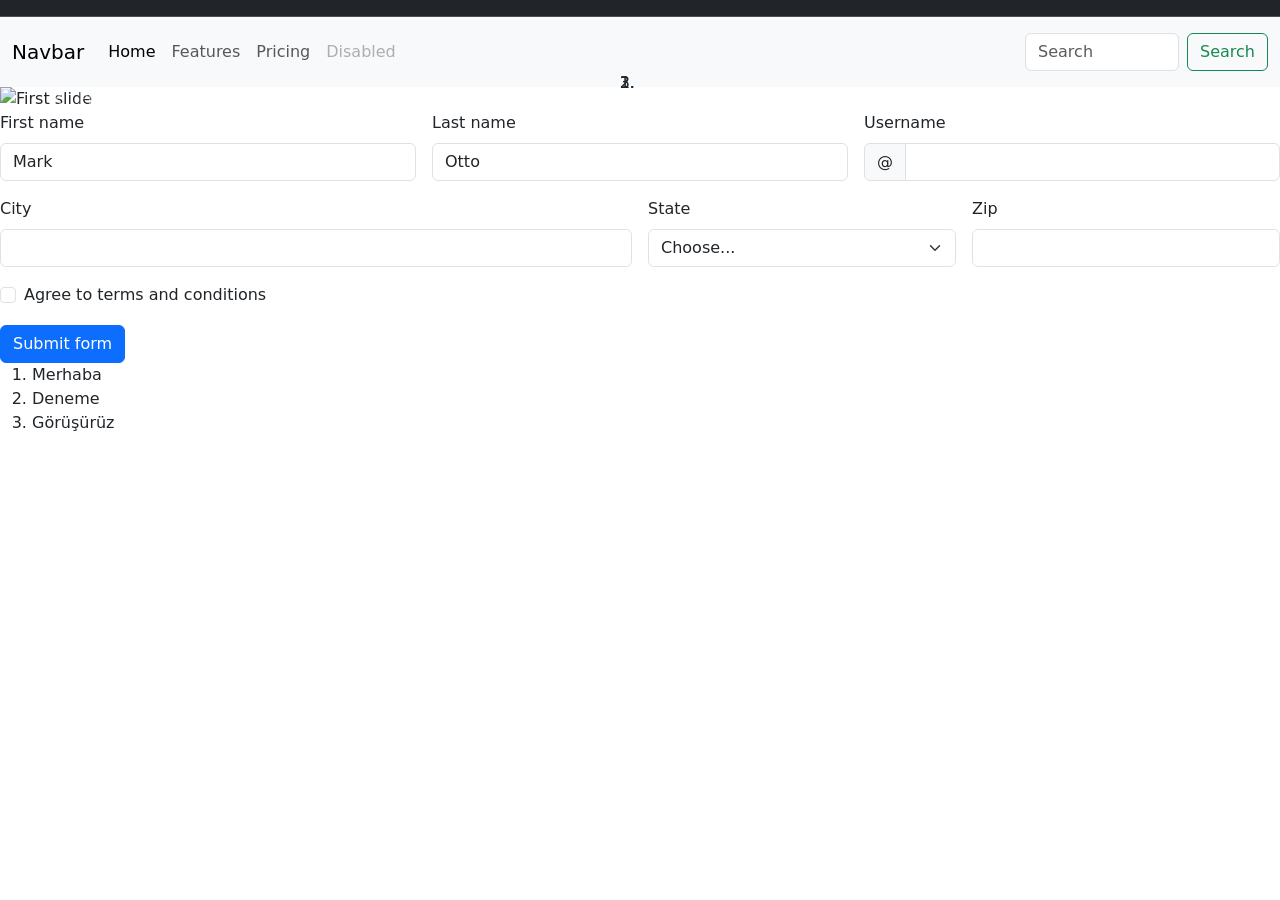
==== commit 27a78488: "Add files via upload" ====
--- a/index.html
+++ b/index.html
@@ -1,224 +1,155 @@
 <!DOCTYPE html>
-<html lang="en">
-  <head>
-    <meta charset="UTF-8" />
-    <meta name="viewport" content="width=device-width, initial-scale=1.0" />
-    <title>Abdullah Kerem Korkmaz</title>
-    <link rel="stylesheet" href="style.css" />
+<html lang="tr">
+
+<head>
+    <meta charset="UTF-8">
+    <meta name="viewport" content="width=device-width, initial-scale=1.0">
+    <title>Document</title>
+    <link rel="stylesheet" href="style.css">
     <script src="bundle.js"></script>
+</head>
 
-    <style>
-      .card {
-        display: flex;
-        align-items: center;
-        flex-direction: row;
-        justify-content: space-between;
-      }
-      .card2 {
-        display: flex;
-        justify-content: space-around;
-      }
+<body>
+    <nav class="navbar bg-dark border-bottom border-body" data-bs-theme="dark"></nav>
+    <nav class="navbar navbar-expand-lg bg-body-tertiary">
+        <div class="container-fluid">
+            <a class="navbar-brand" href="#">Navbar</a>
+            <button class="navbar-toggler" type="button" data-bs-toggle="collapse" data-bs-target="#navbarNav"
+                aria-controls="navbarNav" aria-expanded="false" aria-label="Toggle navigation">
+                <span class="navbar-toggler-icon"></span>
+            </button>
+            <div class="collapse navbar-collapse" id="navbarNav">
+                <ul class="navbar-nav">
+                    <li class="nav-item">
+                        <a class="nav-link active" aria-current="page" href="#">Home</a>
+                    </li>
+                    <li class="nav-item">
+                        <a class="nav-link" href="#">Features</a>
+                    </li>
+                    <li class="nav-item">
+                        <a class="nav-link" href="#">Pricing</a>
+                    </li>
+                    <li class="nav-item">
+                        <a class="nav-link disabled" aria-disabled="true">Disabled</a>
+                    </li>
+                </ul>
+            </div>
+        </div>
+        <nav class="navbar bg-body-tertiary">
+            <div class="container-fluid">
+                <form class="d-flex" role="search">
+                    <input class="form-control me-2" type="search" placeholder="Search" aria-label="Search">
+                    <button class="btn btn-outline-success" type="submit">Search</button>
+                </form>
+            </div>
+        </nav>
+    </nav>
+    </nav>
 
-      .imgbutcircle {
-        border-radius: 50%;
-      }
-    </style>
-  </head>
-
-  <body>
-    <div class="header">
-      <nav class="navbar navbar-expand-lg bg-body-tertiary">
-        <div class="container-fluid">
-          <a class="navbar-brand" href="#">Navbar</a>
-          <button
-            class="navbar-toggler"
-            type="button"
-            data-bs-toggle="collapse"
-            data-bs-target="#navbarSupportedContent"
-            aria-controls="navbarSupportedContent"
-            aria-expanded="false"
-            aria-label="Toggle navigation"
-          >
-            <span class="navbar-toggler-icon"></span>
-          </button>
-          <div class="collapse navbar-collapse" id="navbarSupportedContent">
-            <ul class="navbar-nav me-auto mb-2 mb-lg-0">
-              <li class="nav-item">
-                <a class="nav-link active" aria-current="page" href="#">Home</a>
-              </li>
-              <li class="nav-item">
-                <a class="nav-link" href="#">Link</a>
-              </li>
-              <li class="nav-item dropdown">
-                <a
-                  class="nav-link dropdown-toggle"
-                  href="#"
-                  role="button"
-                  data-bs-toggle="dropdown"
-                  aria-expanded="false"
-                >
-                  Dropdown
-                </a>
-                <ul class="dropdown-menu">
-                  <li><a class="dropdown-item" href="#">Action</a></li>
-                  <li><a class="dropdown-item" href="#">Another action</a></li>
-                  <li><hr class="dropdown-divider" /></li>
-                  <li>
-                    <a class="dropdown-item" href="#">Something else here</a>
-                  </li>
-                </ul>
-              </li>
-              <li class="nav-item">
-                <a class="nav-link disabled" aria-disabled="true">Disabled</a>
-              </li>
-            </ul>
-            <form class="d-flex" role="search">
-              <input
-                class="form-control me-2"
-                type="search"
-                placeholder="Search"
-                aria-label="Search"
-              />
-              <button class="btn btn-outline-success" type="submit">
-                Search
-              </button>
-            </form>
-          </div>
+    <div id="carouselExampleIndicators" class="carousel slide" data-ride="carousel">
+        <ol class="carousel-indicators">
+            <li data-target="#carouselExampleIndicators" data-slide-to="0" class="active"></li>
+            <li data-target="#carouselExampleIndicators" data-slide-to="1"></li>
+            <li data-target="#carouselExampleIndicators" data-slide-to="2"></li>
+        </ol>
+        <div class="carousel-inner">
+            <div class="carousel-item active">
+                <img class="d-block w-100" src="..." alt="First slide">
+            </div>
+            <div class="carousel-item">
+                <img class="d-block w-100" src="..." alt="Second slide">
+            </div>
+            <div class="carousel-item">
+                <img class="d-block w-100" src="..." alt="Third slide">
+            </div>
         </div>
-      </nav>
+        <a class="carousel-control-prev" href="#carouselExampleIndicators" role="button" data-slide="prev">
+            <span class="carousel-control-prev-icon" aria-hidden="true"></span>
+            <span class="sr-only">Previous</span>
+        </a>
+        <a class="carousel-control-next" href="#carouselExampleIndicators" role="button" data-slide="next">
+            <span class="carousel-control-next-icon" aria-hidden="true"></span>
+            <span class="sr-only">Next</span>
+        </a>
     </div>
 
-    <div class="slider">
-      <div id="carouselExampleIndicators" class="carousel slide">
-        <div class="carousel-indicators">
-          <button
-            type="button"
-            data-bs-target="#carouselExampleIndicators"
-            data-bs-slide-to="0"
-            class="active"
-            aria-current="true"
-            aria-label="Slide 1"
-          ></button>
-          <button
-            type="button"
-            data-bs-target="#carouselExampleIndicators"
-            data-bs-slide-to="1"
-            aria-label="Slide 2"
-          ></button>
-          <button
-            type="button"
-            data-bs-target="#carouselExampleIndicators"
-            data-bs-slide-to="2"
-            aria-label="Slide 3"
-          ></button>
+    <form class="row g-3 needs-validation" novalidate>
+        <div class="col-md-4">
+            <label for="validationCustom01" class="form-label">First name</label>
+            <input type="text" class="form-control" id="validationCustom01" value="Mark" required>
+            <div class="valid-feedback">
+                Looks good!
+            </div>
         </div>
-        <div class="carousel-inner">
-          <div class="carousel-item active">
-            <img src="vangoghresim1.jpg" class="d-block w-100" alt="resim1" />
-          </div>
-          <div class="carousel-item">
-            <img src="denizresim2.jpg" class="d-block w-100" alt="resim2" />
-          </div>
-          <div class="carousel-item">
-            <img src="beyazresim3.jpg" class="d-block w-100" alt="resim3" />
-          </div>
+        <div class="col-md-4">
+            <label for="validationCustom02" class="form-label">Last name</label>
+            <input type="text" class="form-control" id="validationCustom02" value="Otto" required>
+            <div class="valid-feedback">
+                Looks good!
+            </div>
         </div>
-        <button
-          class="carousel-control-prev"
-          type="button"
-          data-bs-target="#carouselExampleIndicators"
-          data-bs-slide="prev"
-        >
-          <span class="carousel-control-prev-icon" aria-hidden="true"></span>
-          <span class="visually-hidden">Previous</span>
-        </button>
-        <button
-          class="carousel-control-next"
-          type="button"
-          data-bs-target="#carouselExampleIndicators"
-          data-bs-slide="next"
-        >
-          <span class="carousel-control-next-icon" aria-hidden="true"></span>
-          <span class="visually-hidden">Next</span>
-        </button>
-      </div>
+        <div class="col-md-4">
+            <label for="validationCustomUsername" class="form-label">Username</label>
+            <div class="input-group has-validation">
+                <span class="input-group-text" id="inputGroupPrepend">@</span>
+                <input type="text" class="form-control" id="validationCustomUsername"
+                    aria-describedby="inputGroupPrepend" required>
+                <div class="invalid-feedback">
+                    Please choose a username.
+                </div>
+            </div>
+        </div>
+        <div class="col-md-6">
+            <label for="validationCustom03" class="form-label">City</label>
+            <input type="text" class="form-control" id="validationCustom03" required>
+            <div class="invalid-feedback">
+                Please provide a valid city.
+            </div>
+        </div>
+        <div class="col-md-3">
+            <label for="validationCustom04" class="form-label">State</label>
+            <select class="form-select" id="validationCustom04" required>
+                <option selected disabled value="">Choose...</option>
+                <option>...</option>
+            </select>
+            <div class="invalid-feedback">
+                Please select a valid state.
+            </div>
+        </div>
+        <div class="col-md-3">
+            <label for="validationCustom05" class="form-label">Zip</label>
+            <input type="text" class="form-control" id="validationCustom05" required>
+            <div class="invalid-feedback">
+                Please provide a valid zip.
+            </div>
+        </div>
+        <div class="col-12">
+            <div class="form-check">
+                <input class="form-check-input" type="checkbox" value="" id="invalidCheck" required>
+                <label class="form-check-label" for="invalidCheck">
+                    Agree to terms and conditions
+                </label>
+                <div class="invalid-feedback">
+                    You must agree before submitting.
+                </div>
+            </div>
+        </div>
+        <div class="col-12">
+            <button class="btn btn-primary" type="submit">Submit form</button>
+        </div>
+    </form>
+
+    <div>
+<!-- Deyyam fenasal birşey lan bu -->
+   <ol> <!-- this is an ordered list -->
+    <!-- the list items are defined using the li tag -->
+    <li>Merhaba</li> <!-- this is the first list item -->
+    <li>Deneme</li> <!-- this is the second list item -->
+    <li>Görüşürüz</li> <!-- this is the third list item -->
+</ol>
     </div>
 
-    <br /><br /><br />
+    
 
-    <div class="container text-center">
-      <div class="card2">
-        <div class="card" style="width: 18rem">
-          <img
-            src="sacmasapanresşm3.jpg"
-            class="card-img-top"
-            alt="sacmaresim"
-          />
-
-          <div class="card-body">
-            <h5 class="card-title">Card title</h5>
-            <p class="card-text">
-              Some quick example text to build on the card title and make up the
-              bulk of the card's content.
-            </p>
-            <a href="#" class="btn btn-primary">Go somewhere</a>
-          </div>
-        </div>
-        <div class="card" style="width: 18rem">
-          <img
-            src="sacmasapanresşm3.jpg"
-            class="card-img-top"
-            alt="sacmaresim"
-          />
-
-          <div class="card-body">
-            <h5 class="card-title">Card title</h5>
-            <p class="card-text">
-              Some quick example text to build on the card title and make up the
-              bulk of the card's content.
-            </p>
-            <a href="#" class="btn btn-primary">Go somewhere</a>
-          </div>
-        </div>
-        <div class="card2">
-          <div class="card" style="width: 18rem">
-            <img
-              src="sacmasapanresşm3.jpg"
-              class="card-img-top"
-              alt="sacmaresim"
-            />
-
-            <div class="card-body">
-              <h5 class="card-title">Card title</h5>
-              <p class="card-text">
-                Some quick example text to build on the card title and make up
-                the bulk of the card's content.
-              </p>
-              <a href="#" class="btn btn-primary">Go somewhere</a>
-            </div>
-          </div>
-        </div>
-      </div>
-    </div>
-
-    <br /><br /><br />
-
-    <div class="yaziveresim" style="display: flex; justify-content: center">
-      <div class="d-flex">
-        <div
-          class="flex-grow-1 ms-3"
-          style="display: flex; align-items: center"
-        >
-          This is some content from a media component. You can replace this with
-          any content and adjust it as needed.                     
-        </div>
-
-        <div class="flex-shrink-0" style="display: flex;
-        padding: 20px;">
-          <img src="500.jpg" alt="..." width="200px" />
-        </div>
-        
-      </div>
-    </div>
-  </body>
-</html>
+</body>
+</html>
